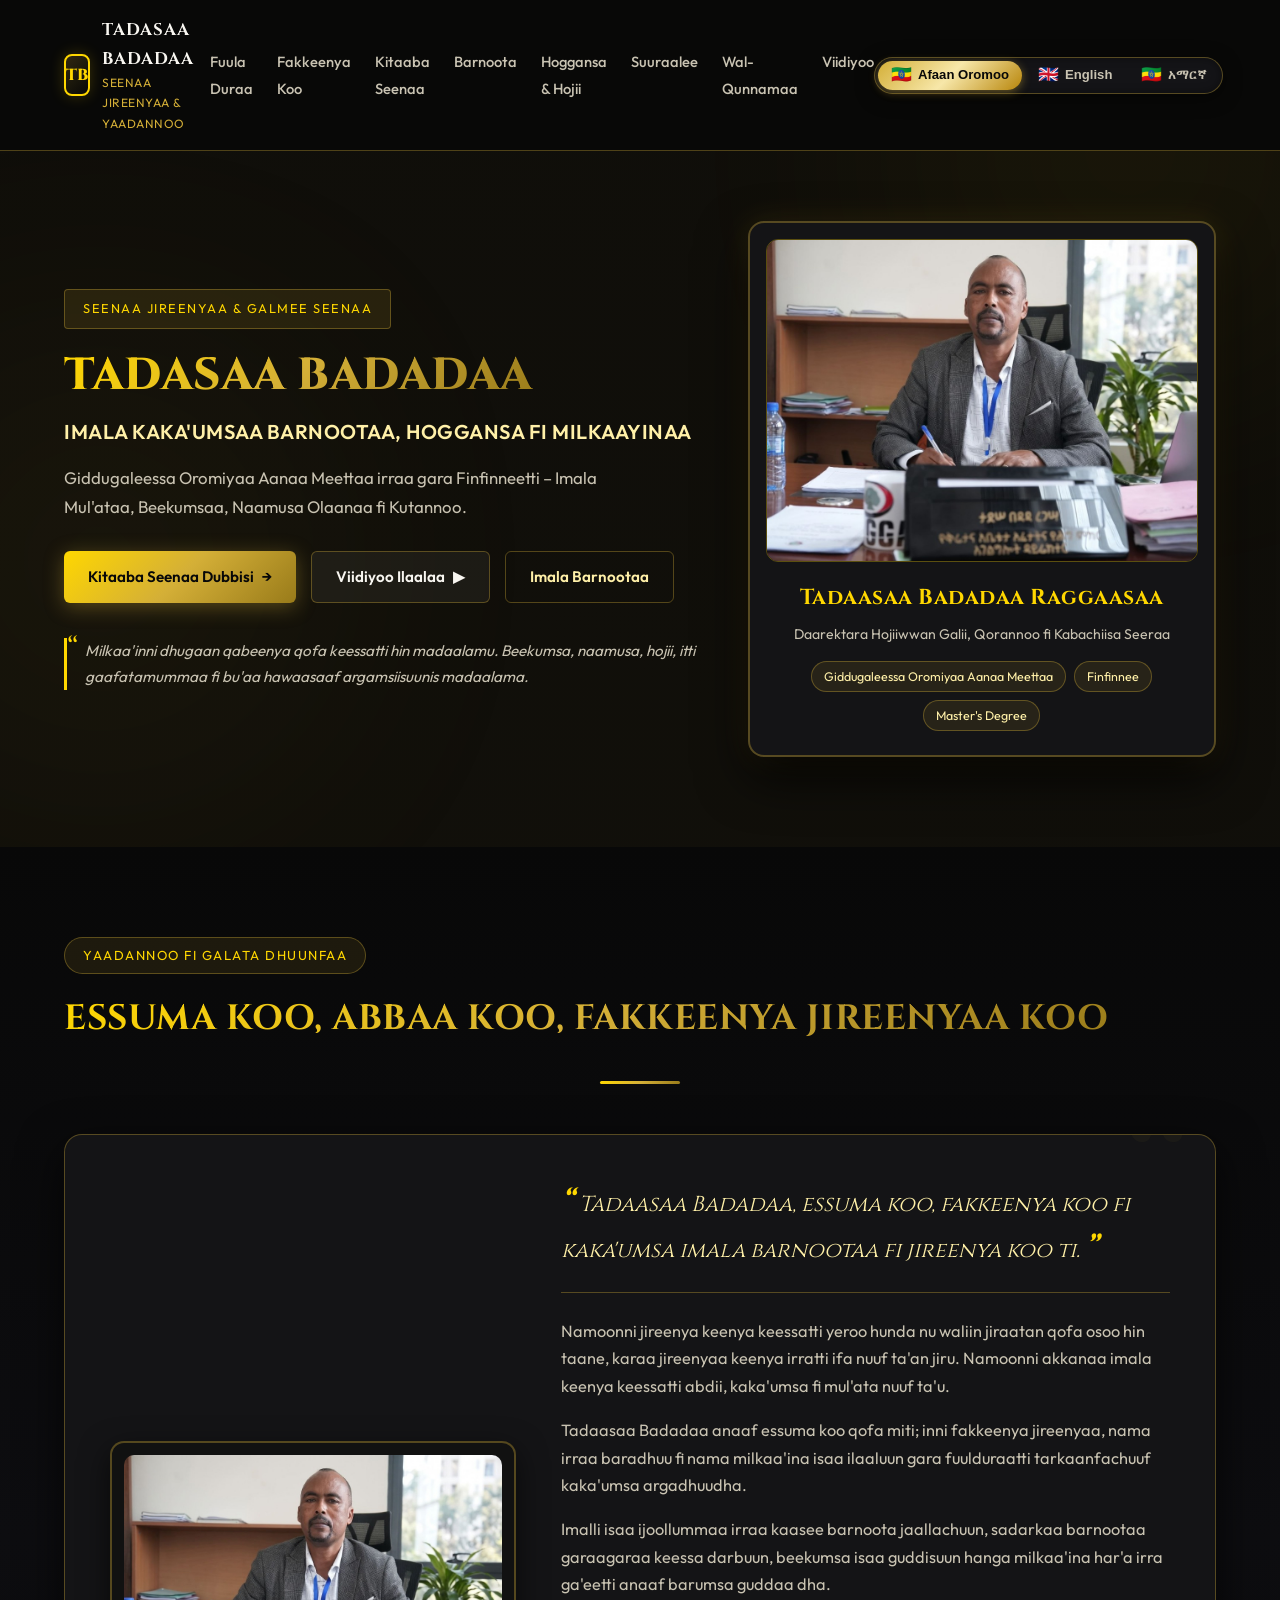
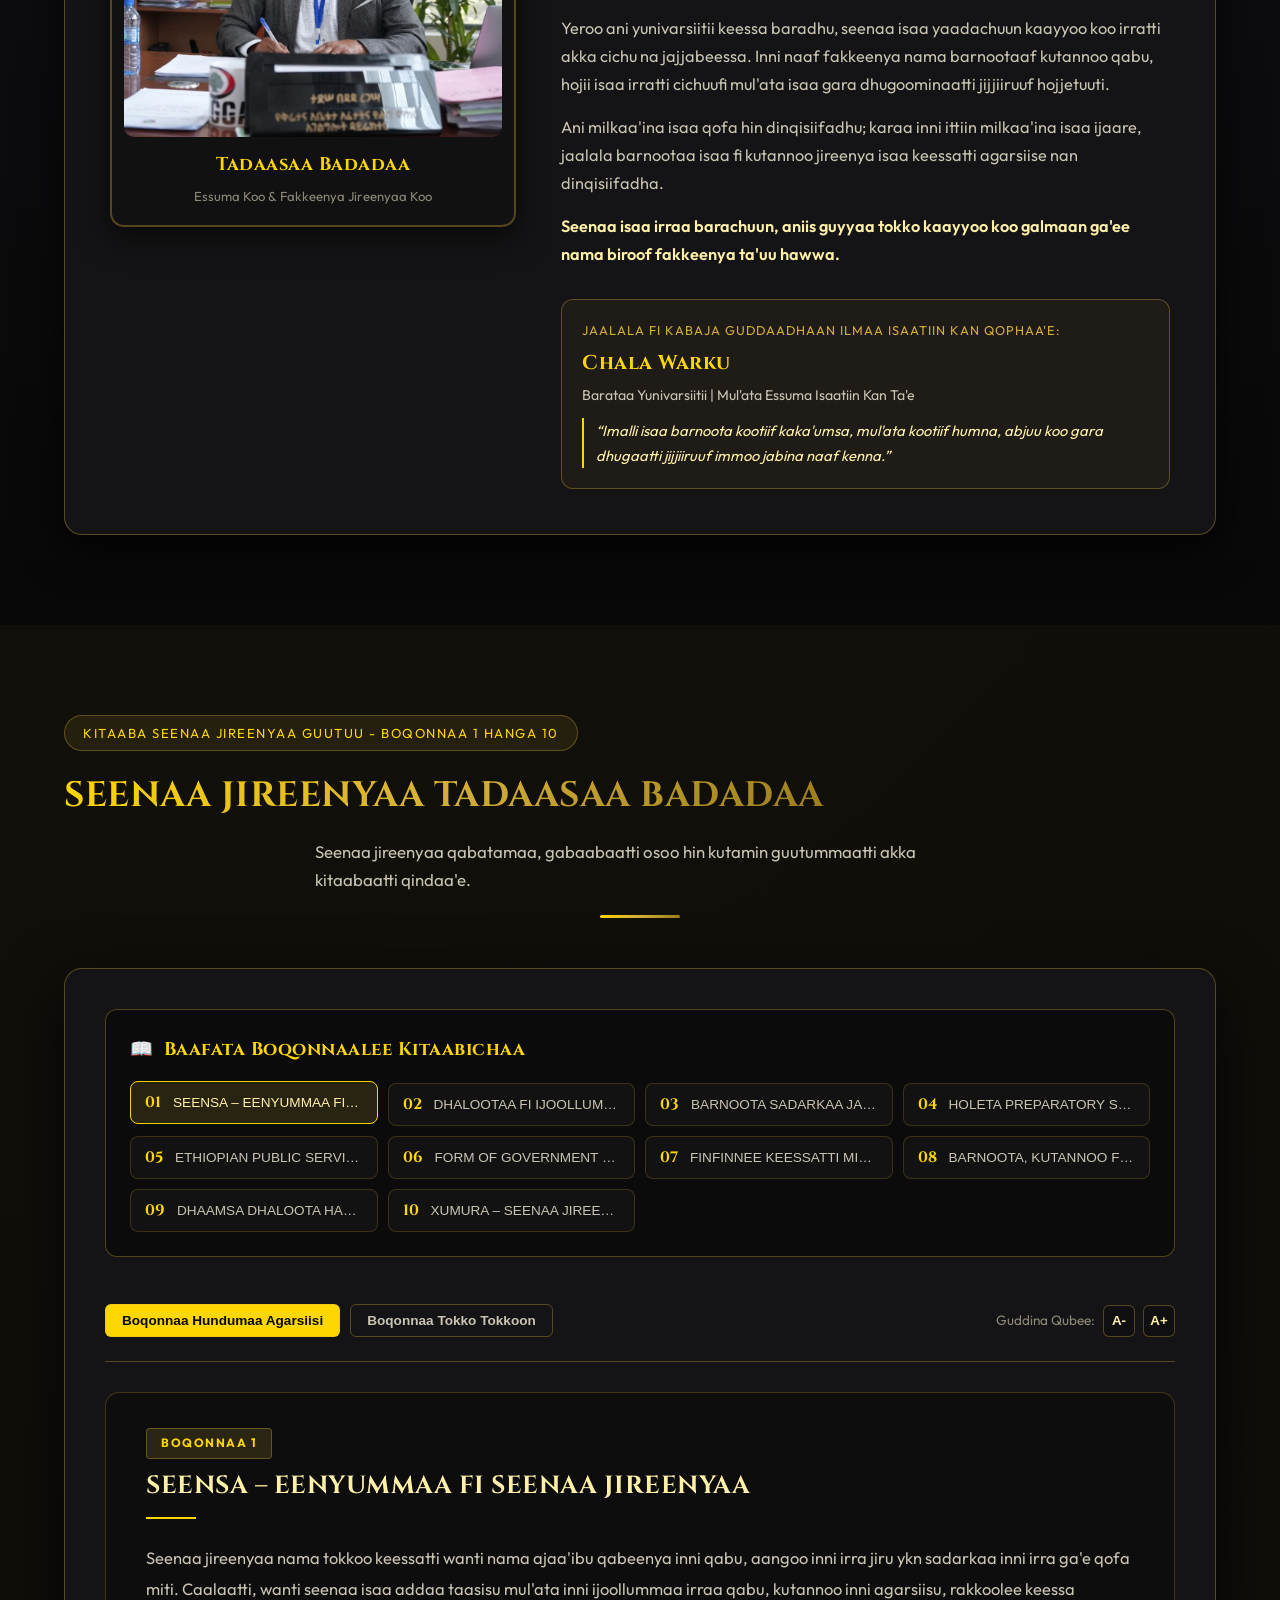
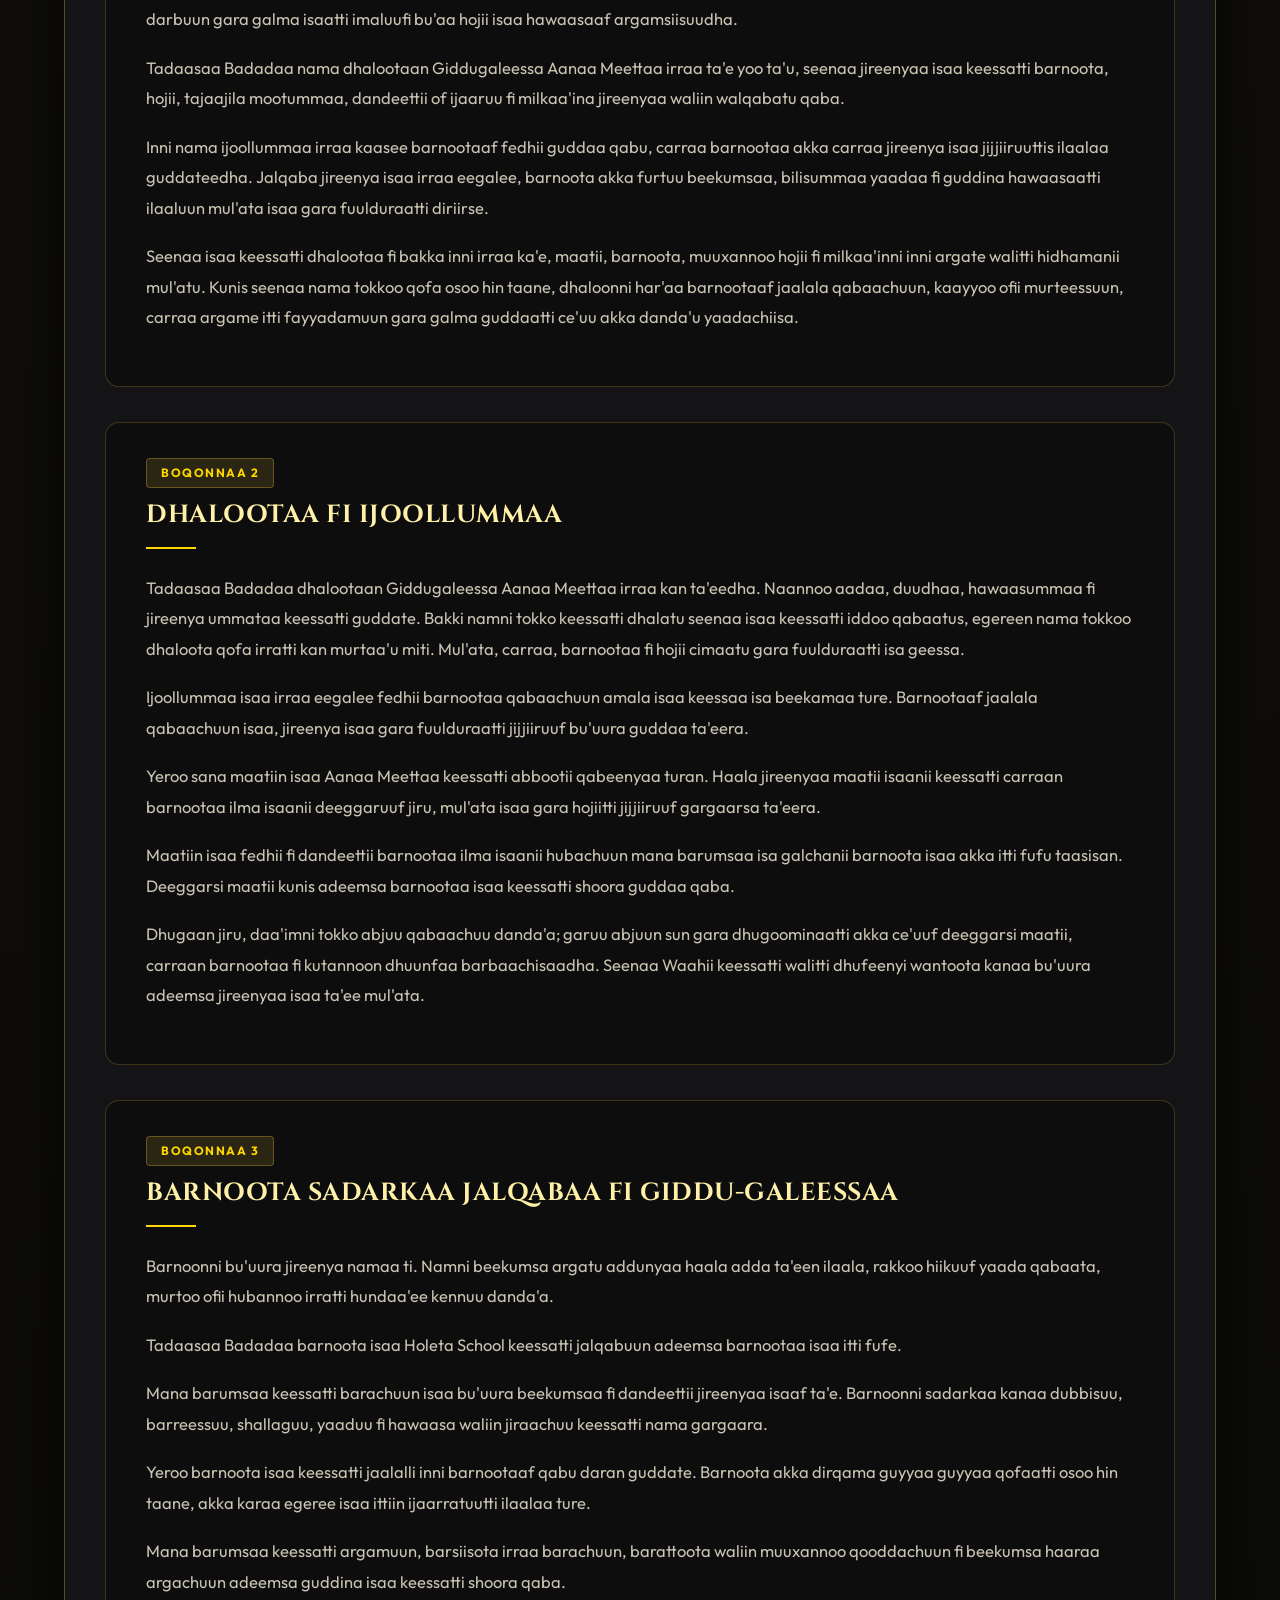
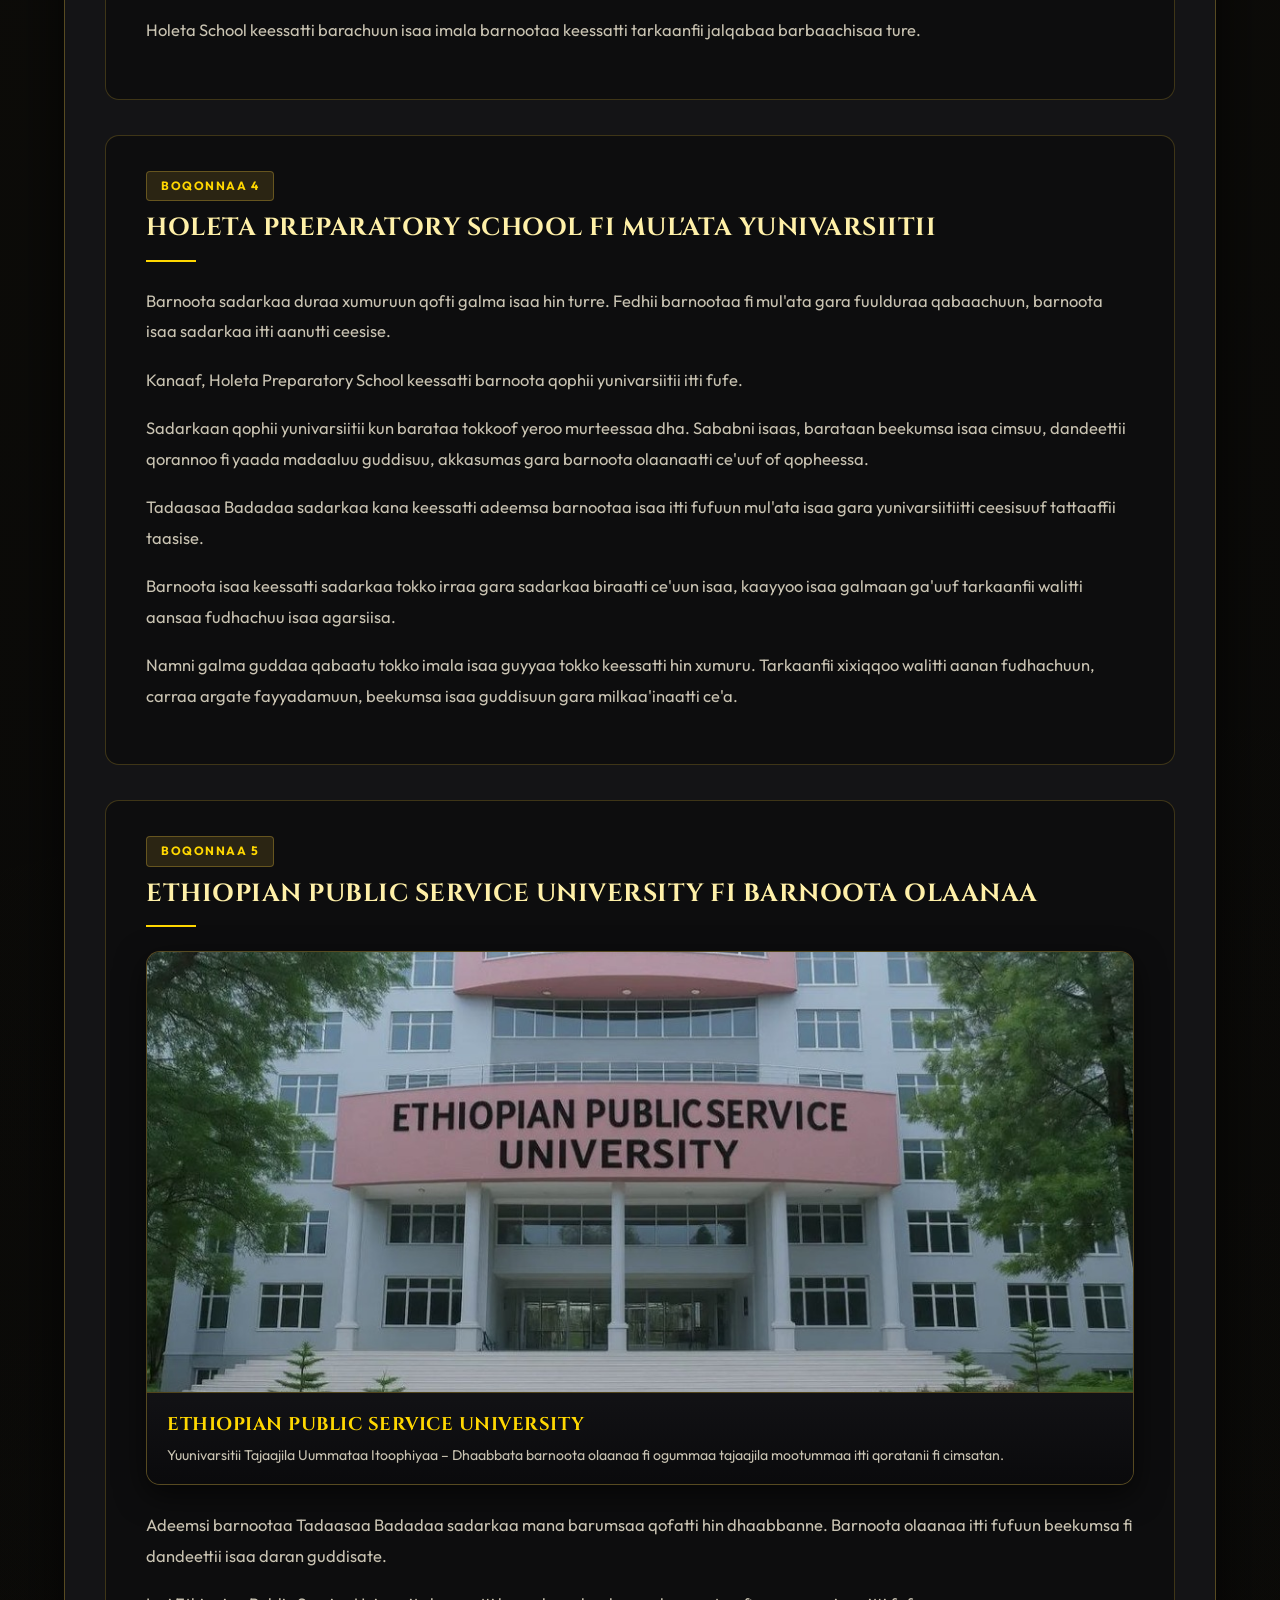
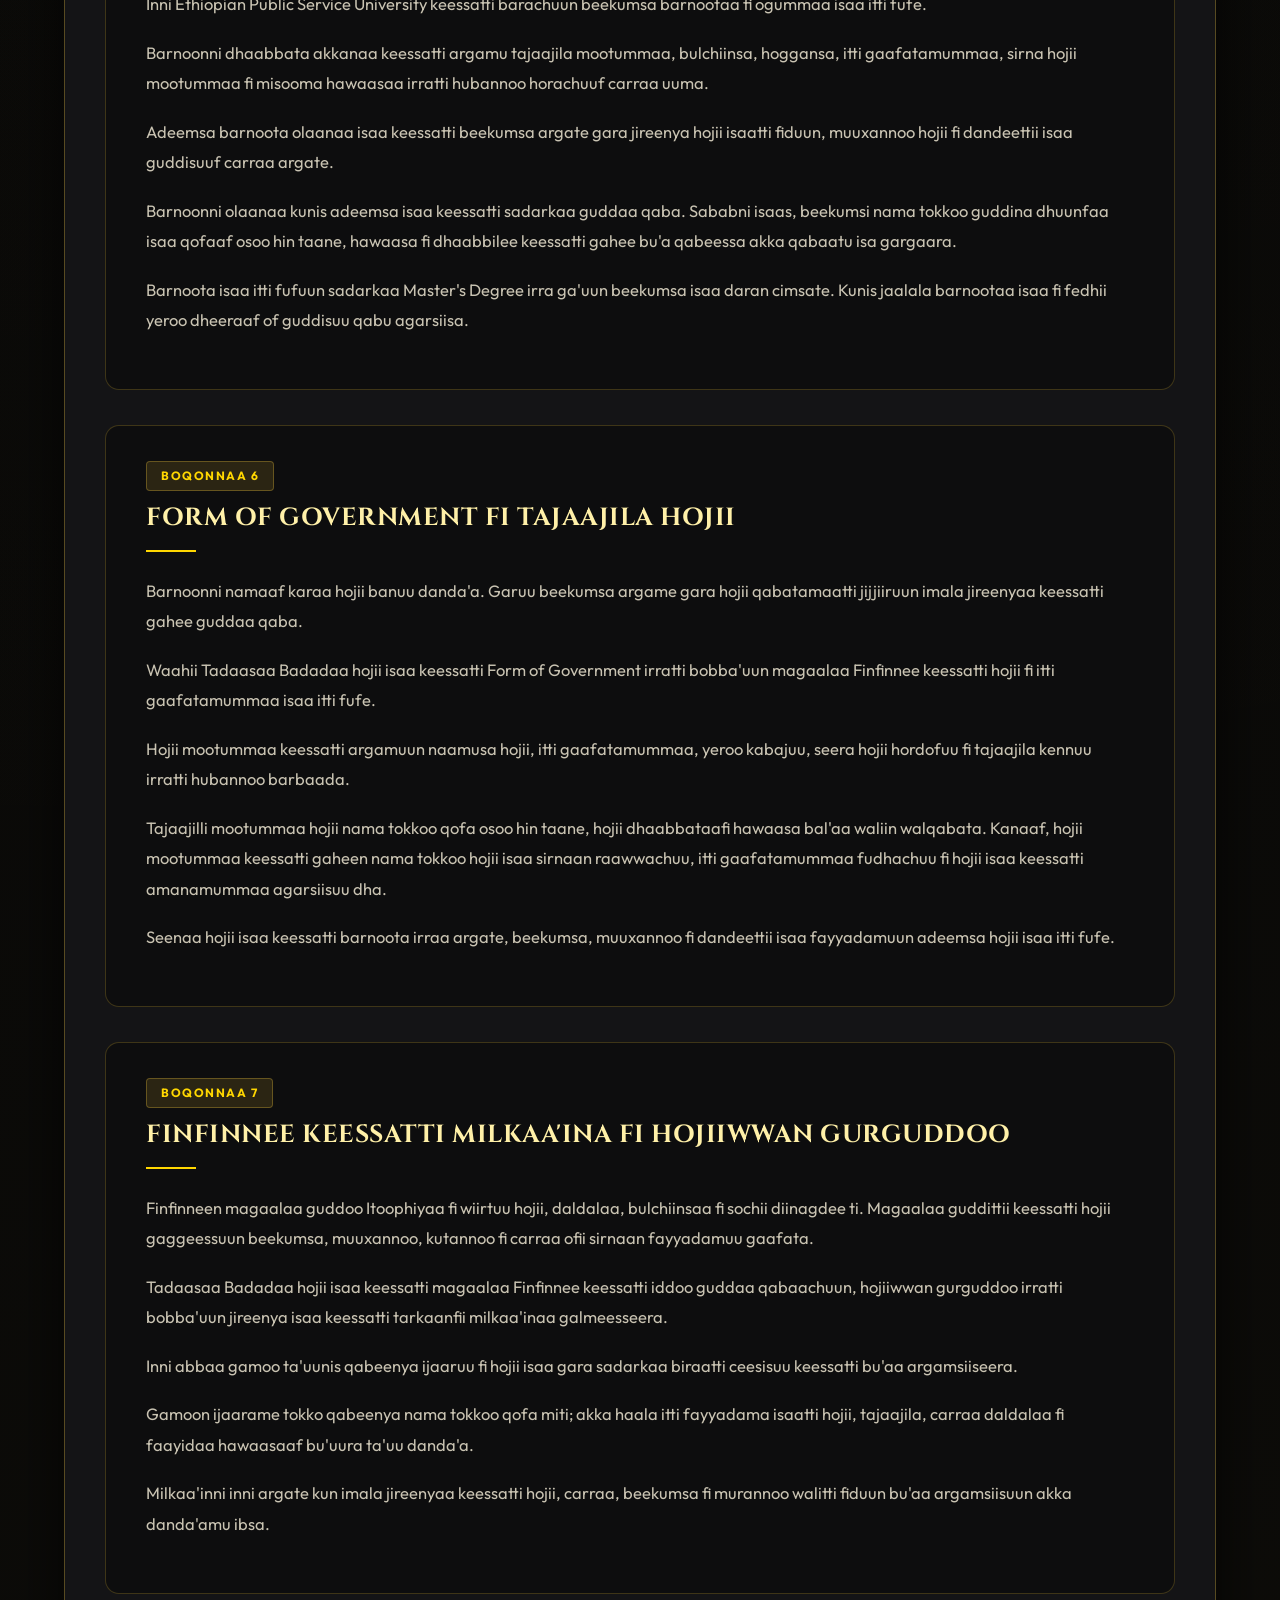
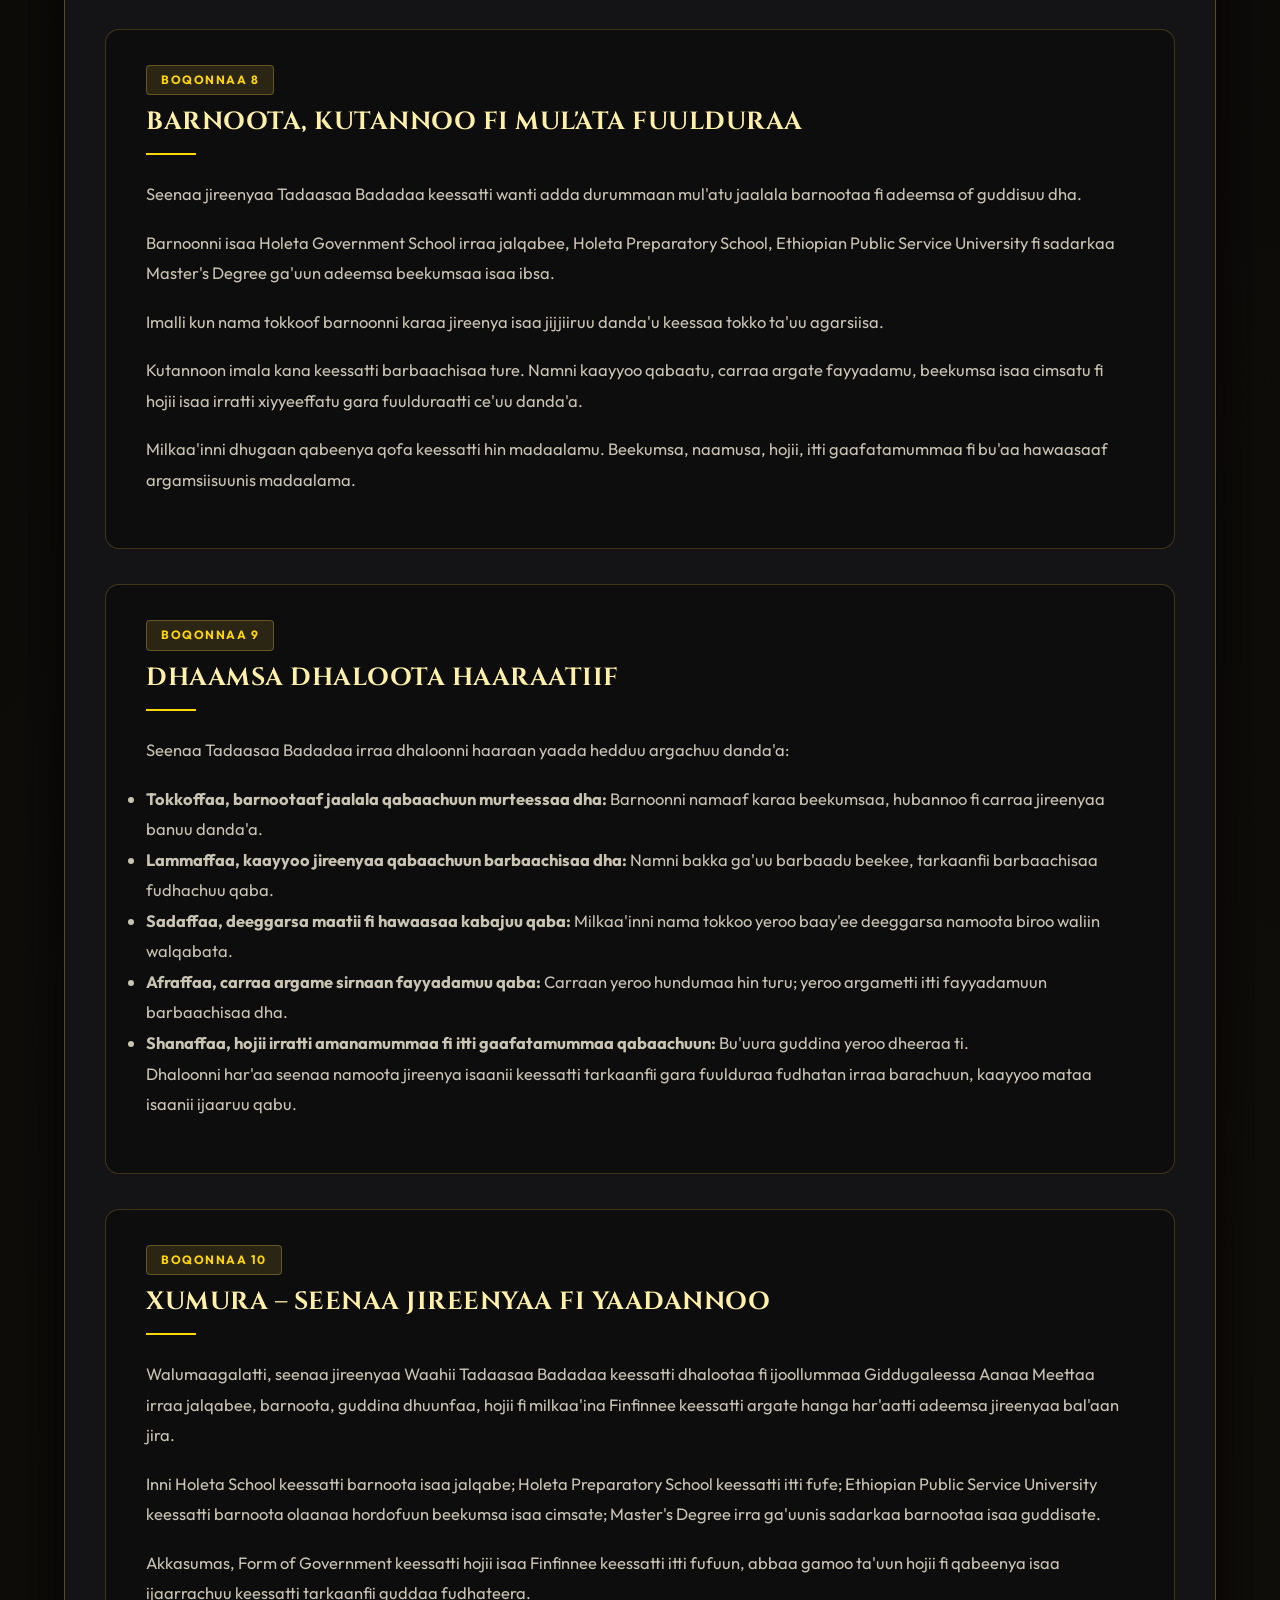
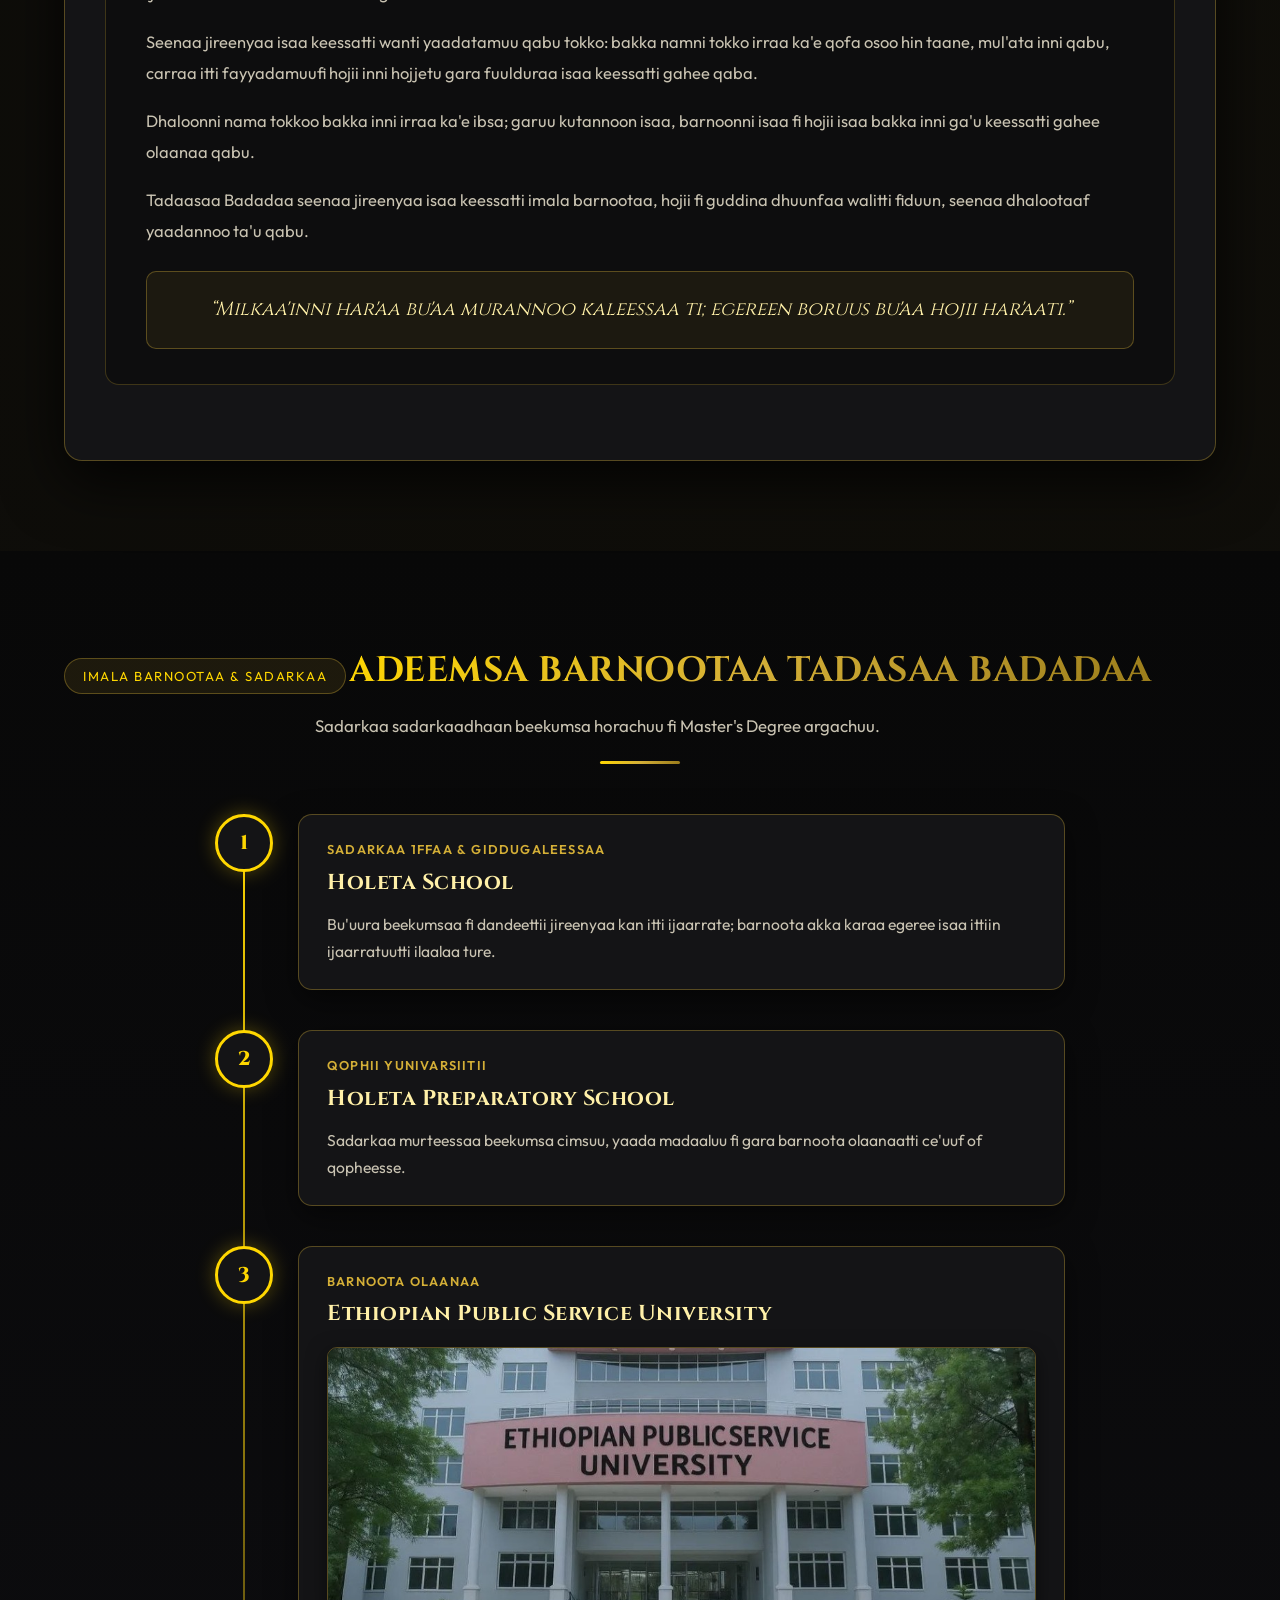
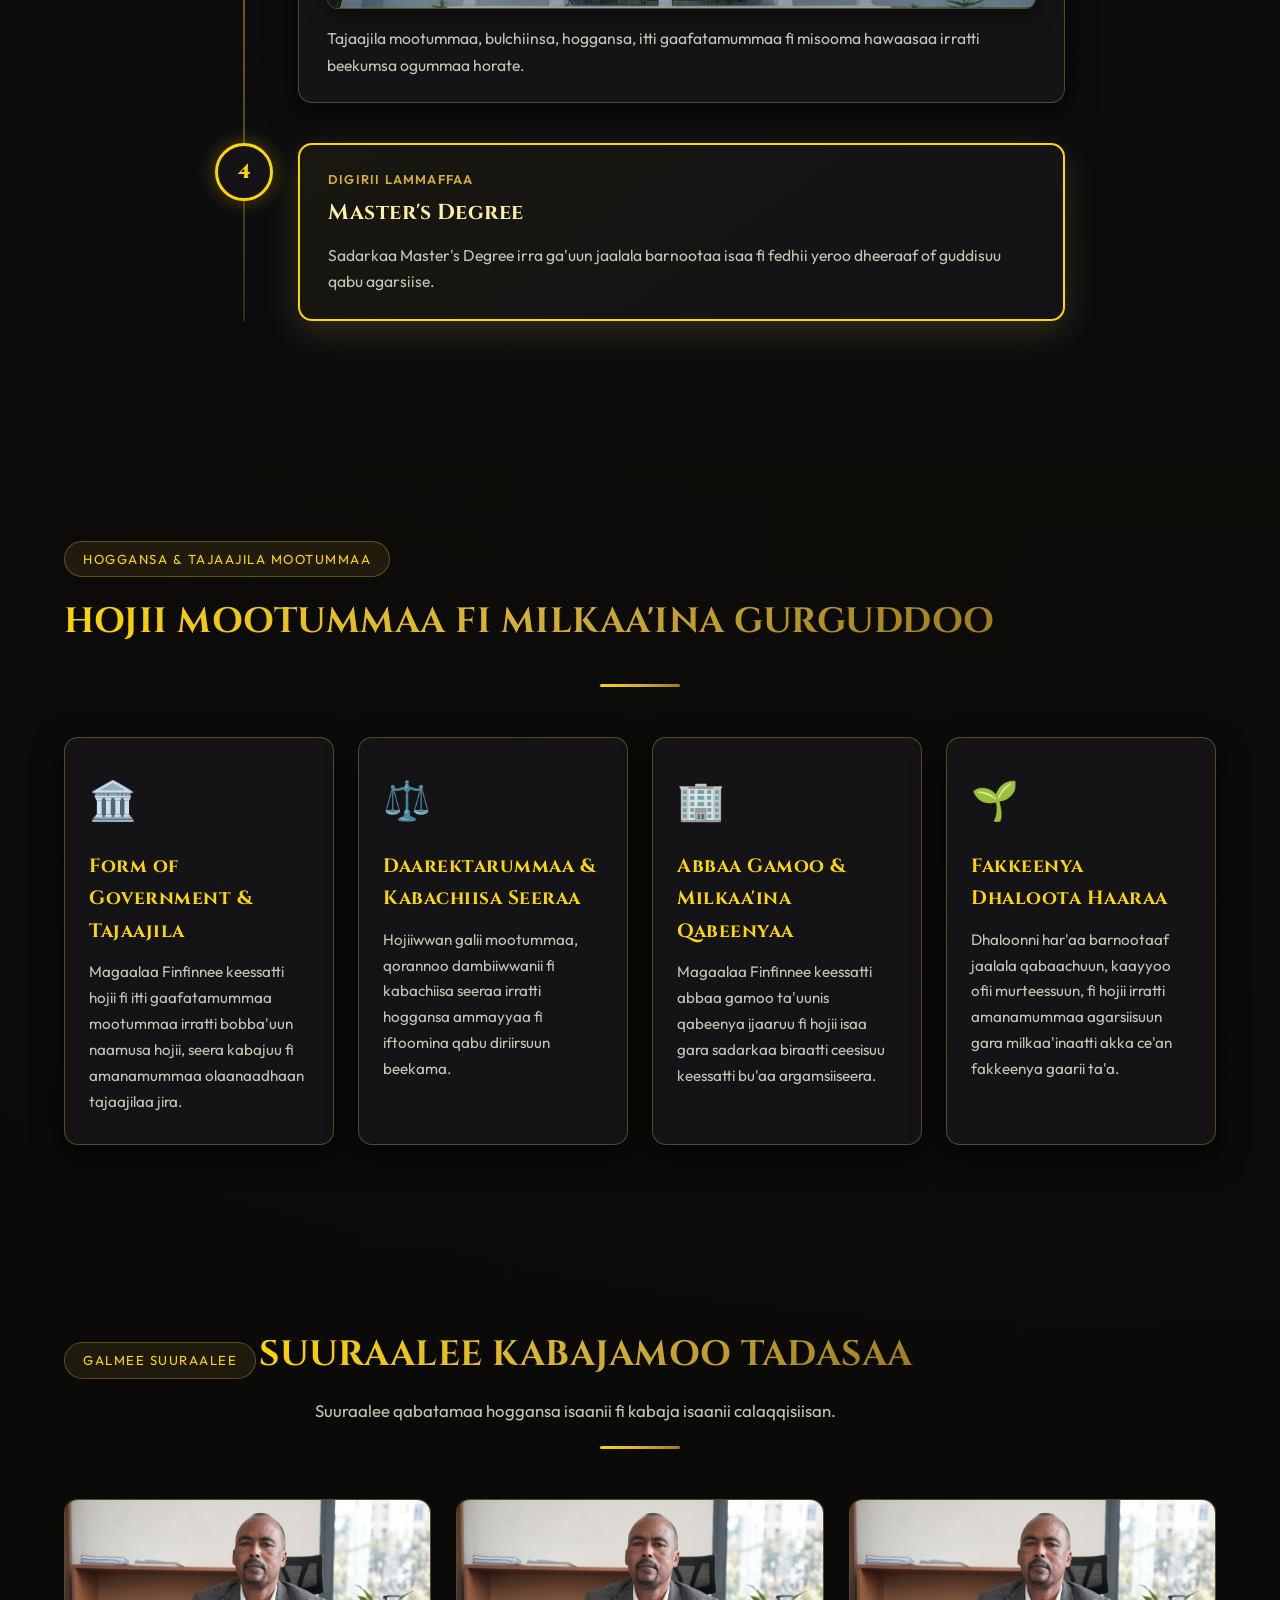
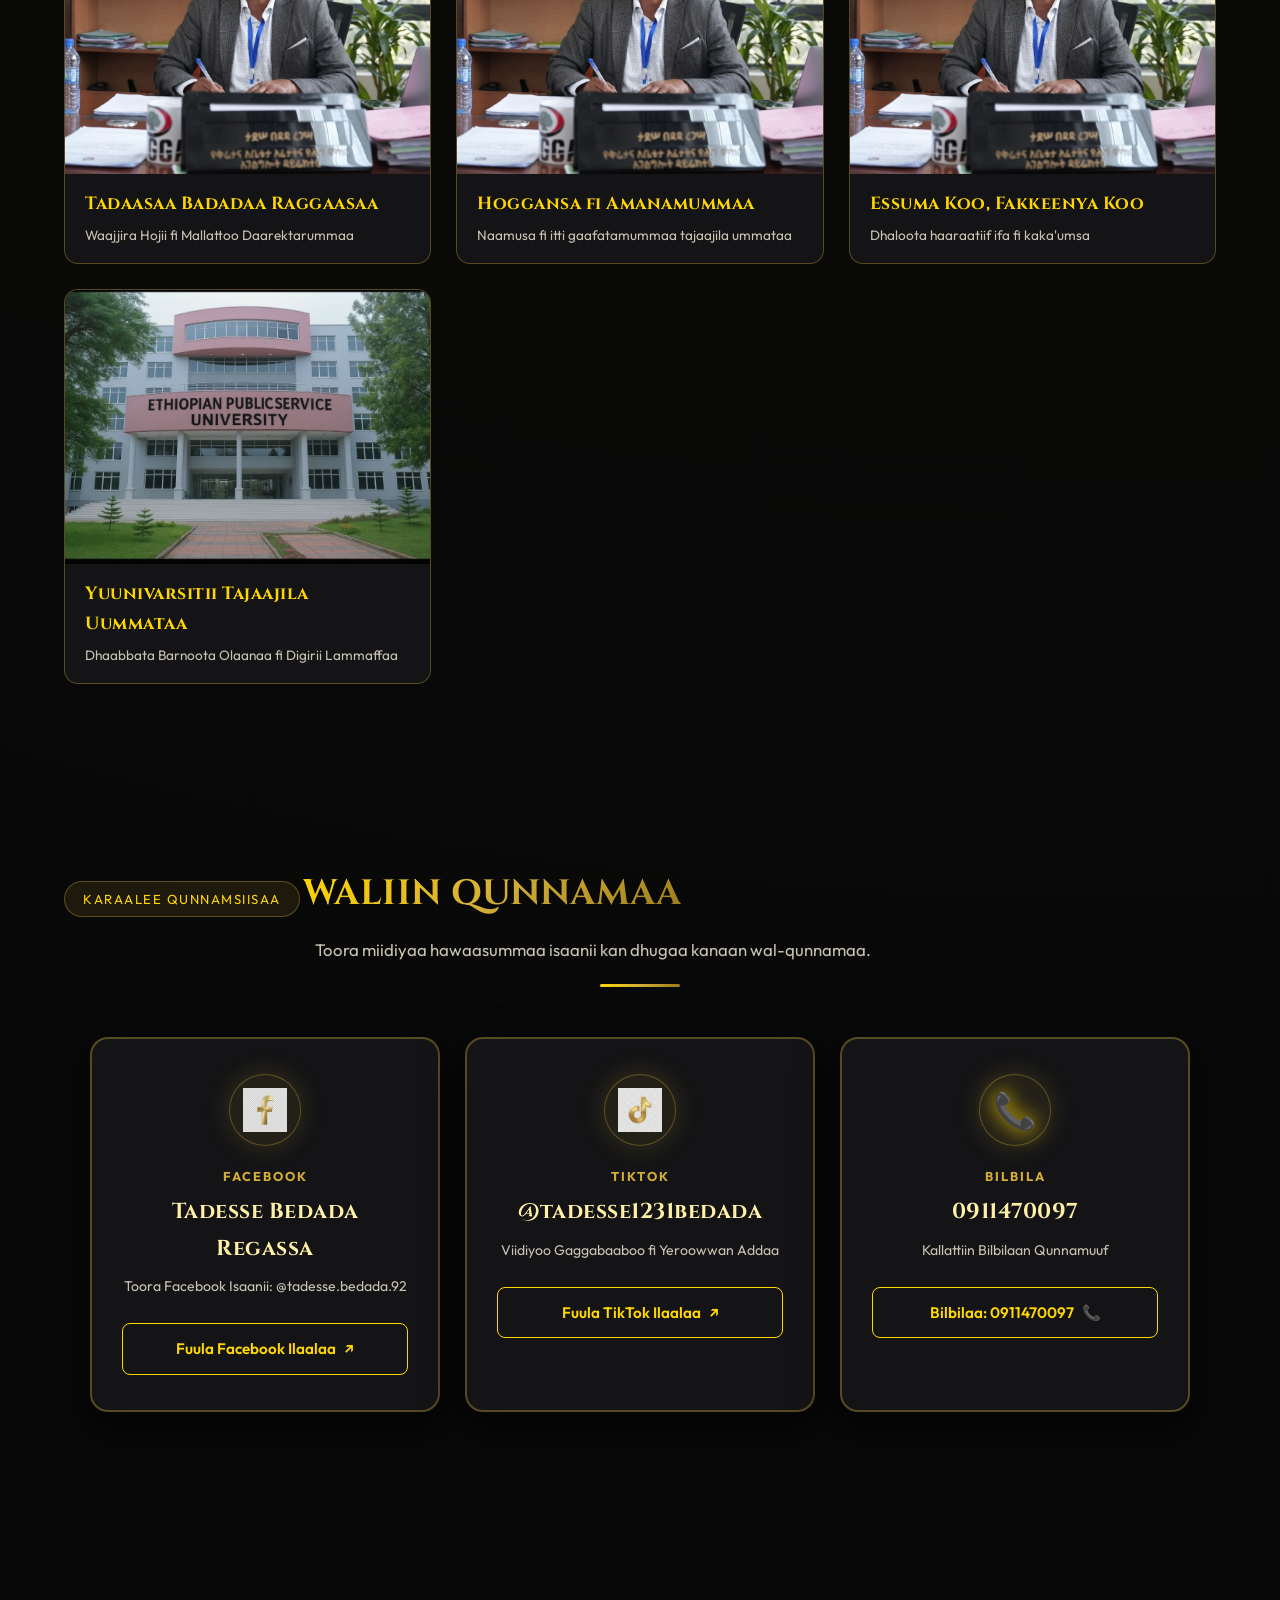
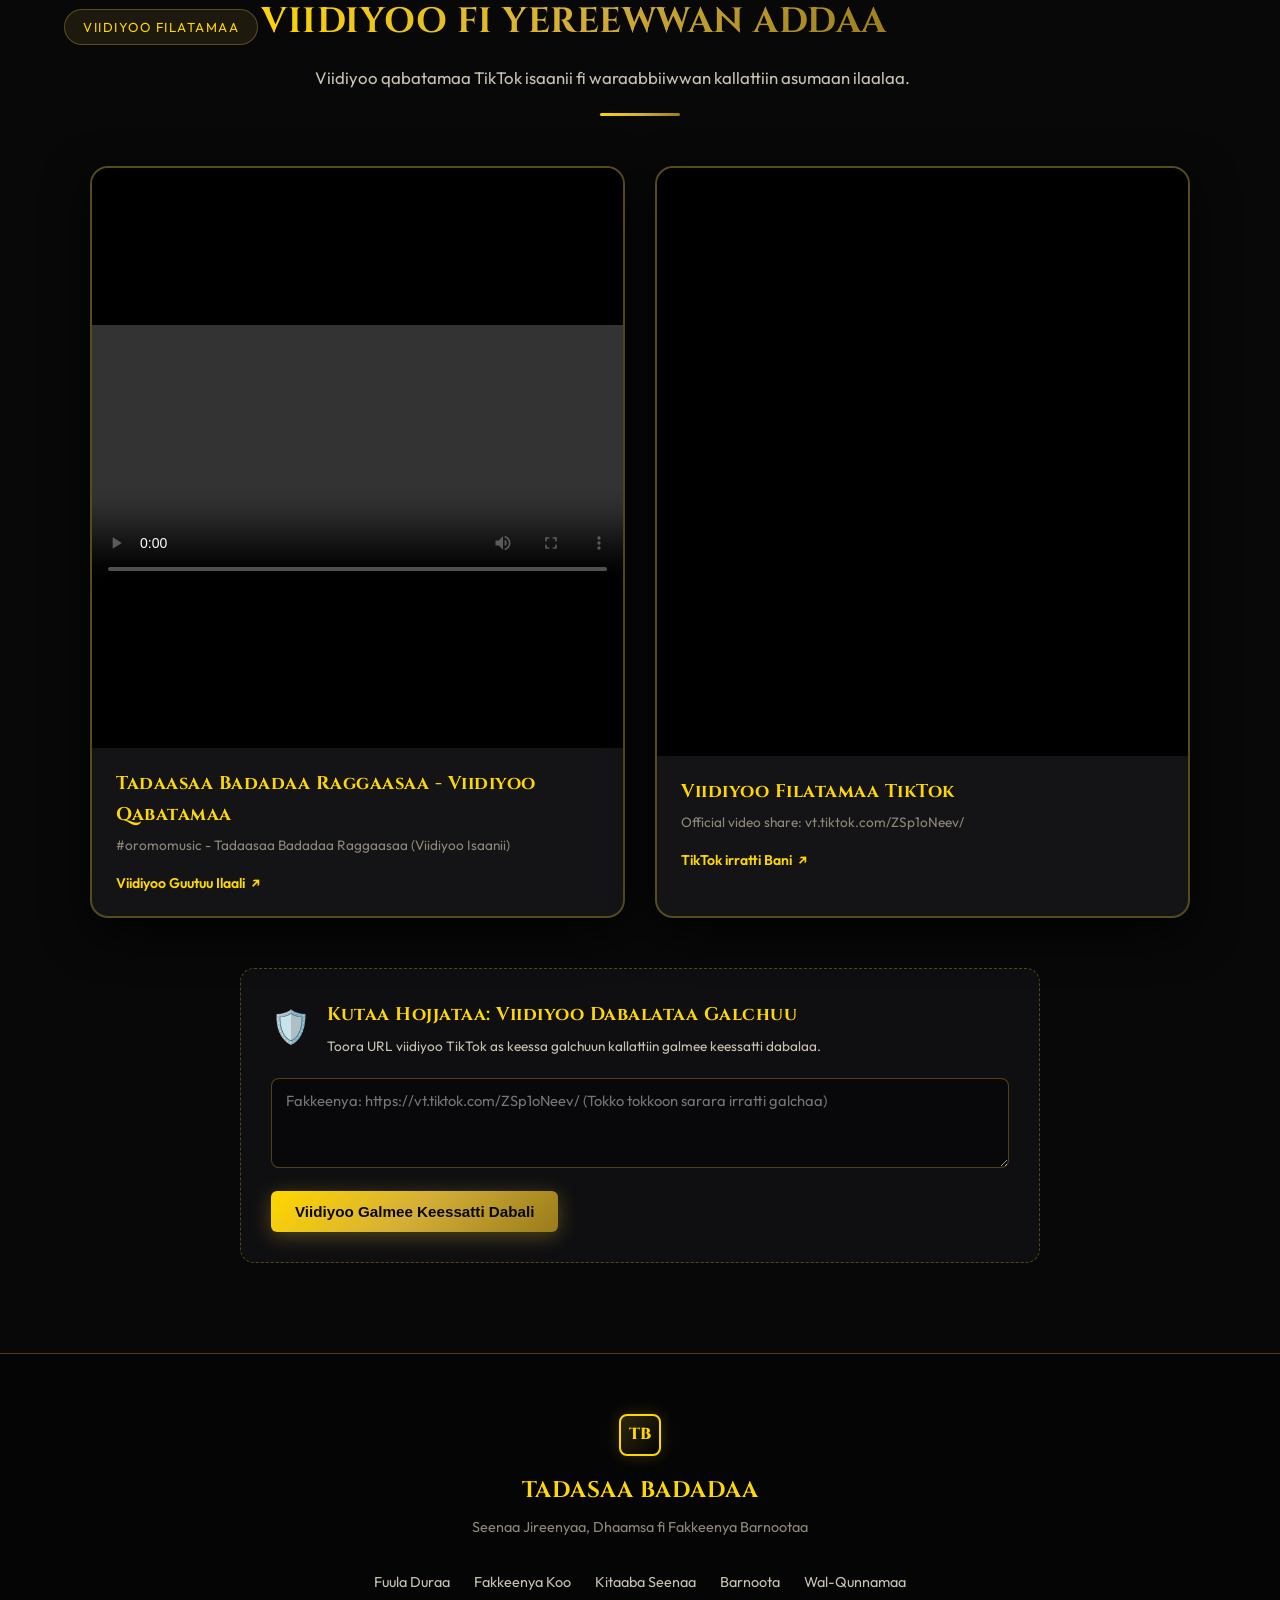
==== index.html @ 70c2cf90 "Add full three-language biography website and media assets" ====
<!DOCTYPE html>
<html lang="om">

<head>
  <meta charset="UTF-8">
  <meta name="viewport" content="width=device-width, initial-scale=1.0">
  <title>Tadaasaa Badadaa | Seenaa Jireenyaa & Biography</title>
  <meta name="description"
    content="Seenaa Jireenyaa Waahii Tadaasaa Badadaa - Imala Kaka'umsaa Barnootaa, Hoggansa fi Milkaa'inaa. From Meettaa to Addis Ababa.">

  <!-- Google Fonts -->
  <link rel="preconnect" href="https://fonts.googleapis.com">
  <link rel="preconnect" href="https://fonts.gstatic.com" crossorigin>
  <link
    href="https://fonts.googleapis.com/css2?family=Noto+Sans+Ethiopic:wght@400;500;600;700;800&family=Cinzel:wght@600;700;800;900&family=Outfit:wght@300;400;500;600;700&family=Playfair+Display:ital,wght@0,600;0,700;1,400;1,600&display=swap"
    rel="stylesheet">

  <link rel="stylesheet" href="style.css">
</head>

<body id="top">

  <!-- Background Glow Accents -->
  <div class="ambient-glow glow-1"></div>
  <div class="ambient-glow glow-2"></div>

  <!-- Navigation Bar -->
  <header class="navbar-wrapper">
    <nav class="navbar container">
      <a href="#top" class="brand-logo">
        <span class="gold-monogram">TB</span>
        <div class="brand-text">
          <span class="brand-name">TADASAA BADADAA</span>
          <span class="brand-tagline" data-en="Biography & Tribute" data-om="Seenaa Jireenyaa & Yaadannoo">Seenaa
            Jireenyaa & Yaadannoo</span>
        </div>
      </a>

      <div class="nav-menu" id="navMenu">
        <ul class="nav-links">
          <li><a href="#home" class="nav-item" data-en="Home" data-om="Fuula Duraa">Fuula Duraa</a></li>
          <li><a href="#tribute" class="nav-item" data-en="Tribute" data-om="Fakkeenya Koo">Fakkeenya Koo</a></li>
          <li><a href="#biography" class="nav-item" data-en="Biography Book" data-om="Kitaaba Seenaa">Kitaaba Seenaa</a>
          </li>
          <li><a href="#timeline" class="nav-item" data-en="Education" data-om="Barnoota">Barnoota</a></li>
          <li><a href="#career" class="nav-item" data-en="Career & Impact" data-om="Hoggansa & Hojii">Hoggansa &
              Hojii</a></li>
          <li><a href="#gallery" class="nav-item" data-en="Gallery" data-om="Suuraalee">Suuraalee</a></li>
          <li><a href="#connect" class="nav-item" data-en="Connect" data-om="Wal-Qunnamaa">Wal-Qunnamaa</a></li>
          <li><a href="#videos" class="nav-item" data-en="Videos" data-om="Viidiyoo">Viidiyoo</a></li>
        </ul>
      </div>

      <div class="nav-actions">
        <!-- Language Switcher -->
        <div class="lang-switch-box" role="group" aria-label="Language Selector">
          <button id="langBtnOm" class="lang-btn active" onclick="setLanguage('om')" title="Afaan Oromoo">
            <span class="flag-icon">🇪🇹</span>
            <span class="lang-name">Afaan Oromoo</span>
          </button>
          <button id="langBtnEn" class="lang-btn" onclick="setLanguage('en')" title="English">
            <span class="flag-icon">🇬🇧</span>
            <span class="lang-name">English</span>
          </button>
          <button id="langBtnAm" class="lang-btn" onclick="setLanguage('am')" title="አማርኛ">
            <span class="flag-icon">🇪🇹</span>
            <span class="lang-name">አማርኛ</span>
          </button>
        </div>
        <!-- Mobile Menu Toggle -->
        <button class="mobile-toggle" id="mobileToggle" aria-label="Toggle Navigation">
          <span></span><span></span><span></span>
        </button>
      </div>
    </nav>
  </header>

  <main>
    <!-- HERO SECTION -->
    <section id="home" class="hero-section">
      <div class="container hero-container">
        <div class="hero-content">
          <div class="gold-badge" data-en="Official Biography & Digital Archive"
            data-om="Seenaa Jireenyaa & Galmee Seenaa">
            Seenaa Jireenyaa & Galmee Seenaa
          </div>
          <h1 class="hero-title">
            <span class="gold-gradient-text">TADASAA BADADAA</span>
          </h1>
          <h2 class="hero-subtitle" data-en="AN INSPIRING JOURNEY OF EDUCATION, LEADERSHIP AND ACHIEVEMENT"
            data-om="IMALA KAKA'UMSAA BARNOOTAA, HOGGANSA FI MILKAAYINAA">
            IMALA KAKA'UMSAA BARNOOTAA, HOGGANSA FI MILKAAYINAA
          </h2>
          <p class="hero-description"
            data-en="From Meettaa to Addis Ababa – A Journey of Vision, Knowledge and Determination."
            data-om="Giddugaleessa OromiyaaAanaa Meettaa irraa gara Finfinneetti – Imala Mul'ataa, Beekumsaa, Naamusa Olaanaa fi Kutannoo.">
            Giddugaleessa Oromiyaa Aanaa Meettaa irraa gara Finfinneetti – Imala Mul'ataa, Beekumsaa, Naamusa Olaanaa fi
            Kutannoo.
          </p>

          <div class="hero-cta-group">
            <a href="#biography" class="btn btn-gold">
              <span data-en="Explore Biography" data-om="Kitaaba Seenaa Dubbisi">Kitaaba Seenaa Dubbisi</span>
              <span class="btn-arrow">→</span>
            </a>
            <a href="#videos" class="btn btn-glass">
              <span data-en="Watch Featured Video" data-om="Viidiyoo Ilaalaa">Viidiyoo Ilaalaa</span>
              <span class="btn-icon">▶</span>
            </a>
            <a href="#timeline" class="btn btn-border">
              <span data-en="Discover His Journey" data-om="Imala Barnootaa">Imala Barnootaa</span>
            </a>
          </div>

          <div class="hero-quote-snippet">
            <span class="gold-quote">“</span>
            <p data-en="Real success is not measured only by material wealth. It is measured by wisdom, discipline, leadership, and positive impact on the community."
              data-om="Milkaa'inni dhugaan qabeenya qofa keessatti hin madaalamu. Beekumsa, naamusa, hojii, itti gaafatamummaa fi bu'aa hawaasaaf argamsiisuunis madaalama.">
              Milkaa'inni dhugaan qabeenya qofa keessatti hin madaalamu. Beekumsa, naamusa, hojii, itti gaafatamummaa fi
              bu'aa hawaasaaf argamsiisuunis madaalama.
            </p>
          </div>
        </div>

        <div class="hero-visual">
          <div class="portrait-card">
            <div class="gold-frame-glow"></div>
            <div class="portrait-img-box">
              <img src="portrait.jpg" alt="Waahii Tadaasaa Badadaa" class="hero-portrait-img">
            </div>
            <div class="portrait-details">
              <h3 class="portrait-name">Tadaasaa Badadaa Raggaasaa</h3>
              <p class="portrait-title" data-en="Director of Customs, Revenue Operations & Law Enforcement"
                data-om="Daarektara Hojiiwwan Galii, Qorannoo fi Kabachiisa Seeraa">
                Daarektara Hojiiwwan Galii, Qorannoo fi Kabachiisa Seeraa
              </p>
              <div class="portrait-meta-tags">
                <span class="tag">Giddugaleessa Oromiyaa Aanaa Meettaa</span>
                <span class="tag">Finfinnee</span>
                <span class="tag">Master's Degree</span>
              </div>
            </div>
          </div>
        </div>
      </div>
    </section>

    <!-- SECTION: ESSUMA KOO, FAKKEENYA JIREENYAA KOO (SPECIAL TRIBUTE) -->
    <section id="tribute" class="tribute-section section-padding">
      <div class="container">
        <div class="section-header text-center">
          <span class="gold-pill" data-en="Special Personal Tribute" data-om="Yaadannoo fi Galata Dhuunfaa">Yaadannoo fi
            Galata Dhuunfaa</span>
          <h2 class="section-title gold-gradient-text" data-en="ESSUMA KOO, ABBAA KOO, FAKKEENYA JIREENYAA KOO"
            data-om="ESSUMA KOO, ABBAA KOO, FAKKEENYA JIREENYAA KOO">
            ESSUMA KOO, ABBAA KOO, FAKKEENYA JIREENYAA KOO
          </h2>
          <div class="gold-divider"></div>
        </div>

        <div class="tribute-showcase-card">
          <div class="tribute-watermark">“</div>
          <div class="tribute-grid">
            <div class="tribute-image-column">
              <div class="tribute-frame">
                <img src="portrait.jpg" alt="Tadaasaa Badadaa - Essuma Koo" class="tribute-img">
                <div class="tribute-caption">
                  <h4>Tadaasaa Badadaa</h4>
                  <span data-en="My Uncle & Lifelong Inspiration" data-om="Essuma Koo & Fakkeenya Jireenyaa Koo">Essuma
                    Koo & Fakkeenya Jireenyaa Koo</span>
                </div>
              </div>
            </div>

            <div class="tribute-text-column">
              <blockquote class="tribute-highlight">
                <span class="quote-mark">“</span>
                <span
                  data-en="Tadaasaa Badadaa, essuma koo, fakkeenya koo fi kaka'umsa imala barnootaa fi jireenya koo ti."
                  data-om="Waahii Tadaasaa Badadaa, essuma koo, fakkeenya koo fi kaka'umsa imala barnootaa fi jireenya koo ti.">
                  Tadaasaa Badadaa, essuma koo, fakkeenya koo fi kaka'umsa imala barnootaa fi jireenya koo ti.
                </span>
                <span class="quote-mark">”</span>
              </blockquote>

              <div class="tribute-paragraphs">
                <p>
                  Namoonni jireenya keenya keessatti yeroo hunda nu waliin jiraatan qofa osoo hin taane, karaa jireenyaa
                  keenya irratti ifa nuuf ta'an jiru. Namoonni akkanaa imala keenya keessatti abdii, kaka'umsa fi
                  mul'ata nuuf ta'u.
                </p>
                <p>
                  Tadaasaa Badadaa anaaf essuma koo qofa miti; inni fakkeenya jireenyaa, nama irraa baradhuu fi nama
                  milkaa'ina isaa ilaaluun gara fuulduraatti tarkaanfachuuf kaka'umsa argadhuudha.
                </p>
                <p>
                  Imalli isaa ijoollummaa irraa kaasee barnoota jaallachuun, sadarkaa barnootaa garaagaraa keessa
                  darbuun, beekumsa isaa guddisuun hanga milkaa'ina har'a irra ga'eetti anaaf barumsa guddaa dha.
                </p>
                <p>
                  Yeroo ani yunivarsiitii keessa baradhu, seenaa isaa yaadachuun kaayyoo koo irratti akka cichu na
                  jajjabeessa. Inni naaf fakkeenya nama barnootaaf kutannoo qabu, hojii isaa irratti cichuufi mul'ata
                  isaa gara dhugoominaatti jijjiiruuf hojjetuuti.
                </p>
                <p>
                  Ani milkaa'ina isaa qofa hin dinqisiifadhu; karaa inni ittiin milkaa'ina isaa ijaare, jaalala
                  barnootaa isaa fi kutannoo jireenya isaa keessatti agarsiise nan dinqisiifadha.
                </p>
                <p class="tribute-closing">
                  Seenaa isaa irraa barachuun, aniis guyyaa tokko kaayyoo koo galmaan ga'ee nama biroof fakkeenya ta'uu
                  hawwa.
                </p>
              </div>

              <!-- Nephew Dedication Signature Card -->
              <div class="dedication-signature-card">
                <div class="signature-details">
                  <span class="dedication-role" data-en="Created with love & reverence by his nephew:"
                    data-om="Jaalala fi kabaja guddaadhaan isaatiin kan qophaa'e:">
                    Jaalala fi kabaja guddaadhaan ilmaa isaatiin kan qophaa'e:
                  </span>
                  <h4 class="nephew-name">Chala Warku</h4>
                  <p class="nephew-status" data-en="University Student | Inspired by his uncle's path"
                    data-om="Barataa Yunivarsiitii | Mul'ata Essuma Isaatiin Kan Ta'e">
                    Barataa Yunivarsiitii | Mul'ata Essuma Isaatiin Kan Ta'e
                  </p>
                  <p class="nephew-motto"
                    data-en="“His journey inspires my education, strengthens my vision and motivates me to work toward my dreams.”"
                    data-om="“Imalli isaa barnoota kootiif kaka'umsa, mul'ata kootiif humna, abjuu koo gara dhugaatti jijjiiruuf immoo jabina naaf kenna.”">
                    “His journey inspires my education, strengthens my vision and motivates me to work toward my
                    dreams.”
                  </p>
                </div>
              </div>

            </div>
          </div>
        </div>
      </div>
    </section>

    <!-- SECTION: THE LIFE STORY OF WAAHII TADASAA BADADAA (COMPLETE DIGITAL BOOK) -->
    <section id="biography" class="biography-section section-padding">
      <div class="container">

        <div class="section-header text-center">
          <span class="gold-pill" data-en="Complete 10-Chapter Biography Book"
            data-om="Kitaaba Seenaa Jireenyaa Guutuu - Boqonnaa 1 hanga 10">Kitaaba Seenaa Jireenyaa Guutuu - Boqonnaa 1
            hanga 10</span>
          <h2 class="section-title gold-gradient-text" data-en="THE LIFE STORY OF WAAHII TADASAA BADADAA"
            data-om="SEENAA JIREENYAA WAAHII TADAASAA BADADAA">
            SEENAA JIREENYAA TADAASAA BADADAA
          </h2>
          <p class="section-subtitle"
            data-en="Read the complete, unabridged life story preserved in its original Afaan Oromoo narrative."
            data-om="Seenaa jireenyaa qabatamaa, gabaabaatti osoo hin kutamin guutummaatti akka kitaabaatti qindaa'e.">
            Seenaa jireenyaa qabatamaa, gabaabaatti osoo hin kutamin guutummaatti akka kitaabaatti qindaa'e.
          </p>
          <div class="gold-divider"></div>
        </div>

        <!-- Book Reader Shell -->
        <div class="book-container">

          <!-- Table of Contents Quick Navigation -->
          <div class="toc-wrapper">
            <h3 class="toc-title">
              <span class="toc-icon">📖</span>
              <span data-en="Table of Contents (Baafata Boqonnaalee)" data-om="Baafata Boqonnaalee Kitaabichaa">Baafata
                Boqonnaalee Kitaabichaa</span>
            </h3>
            <div class="toc-grid" id="tocList">
              <button class="toc-item active" onclick="jumpToChapter(1)">
                <span class="toc-num">01</span>
                <span class="toc-name">Seensa – Eenyummaa fi Seenaa</span>
              </button>
              <button class="toc-item" onclick="jumpToChapter(2)">
                <span class="toc-num">02</span>
                <span class="toc-name">Dhalootaa fi Ijoollummaa</span>
              </button>
              <button class="toc-item" onclick="jumpToChapter(3)">
                <span class="toc-num">03</span>
                <span class="toc-name">Barnoota Sadarkaa Jalqabaa</span>
              </button>
              <button class="toc-item" onclick="jumpToChapter(4)">
                <span class="toc-num">04</span>
                <span class="toc-name">Holeta Preparatory & Mul'ata</span>
              </button>
              <button class="toc-item" onclick="jumpToChapter(5)">
                <span class="toc-num">05</span>
                <span class="toc-name">Public Service University & Master's</span>
              </button>
              <button class="toc-item" onclick="jumpToChapter(6)">
                <span class="toc-num">06</span>
                <span class="toc-name">Form of Government & Tajaajila</span>
              </button>
              <button class="toc-item" onclick="jumpToChapter(7)">
                <span class="toc-num">07</span>
                <span class="toc-name">Finfinnee & Hojiiwwan Gurguddoo</span>
              </button>
              <button class="toc-item" onclick="jumpToChapter(8)">
                <span class="toc-num">08</span>
                <span class="toc-name">Barnoota, Kutannoo & Mul'ata</span>
              </button>
              <button class="toc-item" onclick="jumpToChapter(9)">
                <span class="toc-num">09</span>
                <span class="toc-name">Dhaamsa Dhaloota Haaraatiif</span>
              </button>
              <button class="toc-item" onclick="jumpToChapter(10)">
                <span class="toc-num">10</span>
                <span class="toc-name">Xumura – Yaadannoo fi Goolaba</span>
              </button>
            </div>
          </div>

          <!-- Reader Controls -->
          <div class="reader-toolbar">
            <div class="reader-mode-switch">
              <button id="viewAllBtn" class="mode-btn active" onclick="switchReaderMode('all')"
                data-en="View All Chapters" data-om="Boqonnaa Hundumaa Agarsiisi">Boqonnaa Hundumaa Agarsiisi</button>
              <button id="viewPagedBtn" class="mode-btn" onclick="switchReaderMode('paged')"
                data-en="Chapter By Chapter Mode" data-om="Boqonnaa Tokko Tokkoon">Boqonnaa Tokko Tokkoon</button>
            </div>
            <div class="font-size-controls">
              <span data-en="Text Size:" data-om="Guddina Qubee:">Guddina Qubee:</span>
              <button onclick="changeFontSize(-1)" title="Decrease text size">A-</button>
              <button onclick="changeFontSize(1)" title="Increase text size">A+</button>
            </div>
          </div>

          <!-- The Complete 10 Chapters Stream -->
          <div class="chapters-display" id="chaptersDisplay">

            <!-- BOQONNAA 1 -->
            <article class="chapter-card" id="chap-1" data-chapter="1">
              <div class="chapter-header">
                <span class="chapter-badge">BOQONNAA 1</span>
                <h3 class="chapter-heading">SEENSA – EENYUMMAA FI SEENAA JIREENYAA</h3>
                <div class="gold-book-sep"></div>
              </div>
              <div class="chapter-body">
                <p>
                  Seenaa jireenyaa nama tokkoo keessatti wanti nama ajaa'ibu qabeenya inni qabu, aangoo inni irra jiru
                  ykn sadarkaa inni irra ga'e qofa miti. Caalaatti, wanti seenaa isaa addaa taasisu mul'ata inni
                  ijoollummaa irraa qabu, kutannoo inni agarsiisu, rakkoolee keessa darbuun gara galma isaatti imaluufi
                  bu'aa hojii isaa hawaasaaf argamsiisuudha.
                </p>
                <p>
                  Tadaasaa Badadaa nama dhalootaan Giddugaleessa Aanaa Meettaa irraa ta'e yoo ta'u, seenaa jireenyaa
                  isaa keessatti barnoota, hojii, tajaajila mootummaa, dandeettii of ijaaruu fi milkaa'ina jireenyaa
                  waliin walqabatu qaba.
                </p>
                <p>
                  Inni nama ijoollummaa irraa kaasee barnootaaf fedhii guddaa qabu, carraa barnootaa akka carraa
                  jireenya isaa jijjiiruuttis ilaalaa guddateedha. Jalqaba jireenya isaa irraa eegalee, barnoota akka
                  furtuu beekumsaa, bilisummaa yaadaa fi guddina hawaasaatti ilaaluun mul'ata isaa gara fuulduraatti
                  diriirse.
                </p>
                <p>
                  Seenaa isaa keessatti dhalootaa fi bakka inni irraa ka'e, maatii, barnoota, muuxannoo hojii fi
                  milkaa'inni inni argate walitti hidhamanii mul'atu. Kunis seenaa nama tokkoo qofa osoo hin taane,
                  dhaloonni har'aa barnootaaf jaalala qabaachuun, kaayyoo ofii murteessuun, carraa argame itti
                  fayyadamuun gara galma guddaatti ce'uu akka danda'u yaadachiisa.
                </p>
              </div>
            </article>

            <!-- BOQONNAA 2 -->
            <article class="chapter-card" id="chap-2" data-chapter="2">
              <div class="chapter-header">
                <span class="chapter-badge">BOQONNAA 2</span>
                <h3 class="chapter-heading">DHALOOTAA FI IJOOLLUMMAA</h3>
                <div class="gold-book-sep"></div>
              </div>
              <div class="chapter-body">
                <p>
                  Tadaasaa Badadaa dhalootaan Giddugaleessa Aanaa Meettaa irraa kan ta'eedha. Naannoo aadaa, duudhaa,
                  hawaasummaa fi jireenya ummataa keessatti guddate. Bakki namni tokko keessatti dhalatu seenaa isaa
                  keessatti iddoo qabaatus, egereen nama tokkoo dhaloota qofa irratti kan murtaa'u miti. Mul'ata,
                  carraa, barnootaa fi hojii cimaatu gara fuulduraatti isa geessa.
                </p>
                <p>
                  Ijoollummaa isaa irraa eegalee fedhii barnootaa qabaachuun amala isaa keessaa isa beekamaa ture.
                  Barnootaaf jaalala qabaachuun isaa, jireenya isaa gara fuulduraatti jijjiiruuf bu'uura guddaa ta'eera.
                </p>
                <p>
                  Yeroo sana maatiin isaa Aanaa Meettaa keessatti abbootii qabeenyaa turan. Haala jireenyaa maatii
                  isaanii keessatti carraan barnootaa ilma isaanii deeggaruuf jiru, mul'ata isaa gara hojiitti
                  jijjiiruuf gargaarsa ta'eera.
                </p>
                <p>
                  Maatiin isaa fedhii fi dandeettii barnootaa ilma isaanii hubachuun mana barumsaa isa galchanii
                  barnoota isaa akka itti fufu taasisan. Deeggarsi maatii kunis adeemsa barnootaa isaa keessatti shoora
                  guddaa qaba.
                </p>
                <p>
                  Dhugaan jiru, daa'imni tokko abjuu qabaachuu danda'a; garuu abjuun sun gara dhugoominaatti akka ce'uuf
                  deeggarsi maatii, carraan barnootaa fi kutannoon dhuunfaa barbaachisaadha. Seenaa Waahii keessatti
                  walitti dhufeenyi wantoota kanaa bu'uura adeemsa jireenyaa isaa ta'ee mul'ata.
                </p>
              </div>
            </article>

            <!-- BOQONNAA 3 -->
            <article class="chapter-card" id="chap-3" data-chapter="3">
              <div class="chapter-header">
                <span class="chapter-badge">BOQONNAA 3</span>
                <h3 class="chapter-heading">BARNOOTA SADARKAA JALQABAA FI GIDDU-GALEESSAA</h3>
                <div class="gold-book-sep"></div>
              </div>
              <div class="chapter-body">
                <p>
                  Barnoonni bu'uura jireenya namaa ti. Namni beekumsa argatu addunyaa haala adda ta'een ilaala, rakkoo
                  hiikuuf yaada qabaata, murtoo ofii hubannoo irratti hundaa'ee kennuu danda'a.
                </p>
                <p>
                  Tadaasaa Badadaa barnoota isaa Holeta Preparatory School keessatti jalqabuun adeemsa barnootaa isaa
                  itti fufe.
                </p>
                <p>
                  Mana barumsaa keessatti barachuun isaa bu'uura beekumsaa fi dandeettii jireenyaa isaaf ta'e. Barnoonni
                  sadarkaa kanaa dubbisuu, barreessuu, shallaguu, yaaduu fi hawaasa waliin jiraachuu keessatti nama
                  gargaara.
                </p>
                <p>
                  Yeroo barnoota isaa keessatti jaalalli inni barnootaaf qabu daran guddate. Barnoota akka dirqama
                  guyyaa guyyaa qofaatti osoo hin taane, akka karaa egeree isaa ittiin ijaarratuutti ilaalaa ture.
                </p>
                <p>
                  Mana barumsaa keessatti argamuun, barsiisota irraa barachuun, barattoota waliin muuxannoo qooddachuun
                  fi beekumsa haaraa argachuun adeemsa guddina isaa keessatti shoora qaba.
                </p>
                <p>
                  Holeta School keessatti barachuun isaa imala barnootaa keessatti tarkaanfii jalqabaa barbaachisaa
                  ture.
                </p>
              </div>
            </article>

            <!-- BOQONNAA 4 -->
            <article class="chapter-card" id="chap-4" data-chapter="4">
              <div class="chapter-header">
                <span class="chapter-badge">BOQONNAA 4</span>
                <h3 class="chapter-heading">HOLETA PREPARATORY SCHOOL FI MUL'ATA YUNIVARSIITII</h3>
                <div class="gold-book-sep"></div>
              </div>
              <div class="chapter-body">
                <p>
                  Barnoota sadarkaa duraa xumuruun qofti galma isaa hin turre. Fedhii barnootaa fi mul'ata gara
                  fuulduraa qabaachuun, barnoota isaa sadarkaa itti aanutti ceesise.
                </p>
                <p>
                  Kanaaf, Holeta Preparatory School keessatti barnoota qophii yunivarsiitii itti fufe.
                </p>
                <p>
                  Sadarkaan qophii yunivarsiitii kun barataa tokkoof yeroo murteessaa dha. Sababni isaas, barataan
                  beekumsa isaa cimsuu, dandeettii qorannoo fi yaada madaaluu guddisuu, akkasumas gara barnoota
                  olaanaatti ce'uuf of qopheessa.
                </p>
                <p>
                  Tadaasaa Badadaa sadarkaa kana keessatti adeemsa barnootaa isaa itti fufuun mul'ata isaa gara
                  yunivarsiitiitti ceesisuuf tattaaffii taasise.
                </p>
                <p>
                  Barnoota isaa keessatti sadarkaa tokko irraa gara sadarkaa biraatti ce'uun isaa, kaayyoo isaa galmaan
                  ga'uuf tarkaanfii walitti aansaa fudhachuu isaa agarsiisa.
                </p>
                <p>
                  Namni galma guddaa qabaatu tokko imala isaa guyyaa tokko keessatti hin xumuru. Tarkaanfii xixiqqoo
                  walitti aanan fudhachuun, carraa argate fayyadamuun, beekumsa isaa guddisuun gara milkaa'inaatti ce'a.
                </p>
              </div>
            </article>

            <!-- BOQONNAA 5 -->
            <article class="chapter-card" id="chap-5" data-chapter="5">
              <div class="chapter-header">
                <span class="chapter-badge">BOQONNAA 5</span>
                <h3 class="chapter-heading">ETHIOPIAN PUBLIC SERVICE UNIVERSITY FI BARNOOTA OLAANAA</h3>
                <div class="gold-book-sep"></div>
              </div>

              <!-- University Photograph Card in Chapter 5 -->
              <div class="chapter-image-container">
                <img src="ethiopian-public-service-university.jpg" alt="Ethiopian Public Service University" class="chapter-feature-img" onclick="openLightbox('ethiopian-public-service-university.jpg', 'Ethiopian Public Service University – Bakka Barnoota Olaanaa Tadaasaa Badadaa')">
                <div class="image-gold-caption">
                  <span class="gold-cap-title">ETHIOPIAN PUBLIC SERVICE UNIVERSITY</span>
                  <span class="gold-cap-sub" data-en="The prestigious institution where Waahii Tadasaa Badadaa pursued higher education in public administration and governance."
                    data-om="Yuunivarsitii Tajaajila Uummataa Itoophiyaa – Dhaabbata barnoota olaanaa fi ogummaa tajaajila mootummaa itti qoratanii fi cimsatan.">
                    Yuunivarsitii Tajaajila Uummataa Itoophiyaa – Dhaabbata barnoota olaanaa fi ogummaa tajaajila mootummaa itti qoratanii fi cimsatan.
                  </span>
                </div>
              </div>

              <div class="chapter-body">
                <p>
                  Adeemsi barnootaa Tadaasaa Badadaa sadarkaa mana barumsaa qofatti hin dhaabbanne. Barnoota olaanaa
                  itti fufuun beekumsa fi dandeettii isaa daran guddisate.
                </p>
                <p>
                  Inni Ethiopian Public Service University keessatti barachuun beekumsa barnootaa fi ogummaa isaa itti
                  fufe.
                </p>
                <p>
                  Barnoonni dhaabbata akkanaa keessatti argamu tajaajila mootummaa, bulchiinsa, hoggansa, itti
                  gaafatamummaa, sirna hojii mootummaa fi misooma hawaasaa irratti hubannoo horachuuf carraa uuma.
                </p>
                <p>
                  Adeemsa barnoota olaanaa isaa keessatti beekumsa argate gara jireenya hojii isaatti fiduun, muuxannoo
                  hojii fi dandeettii isaa guddisuuf carraa argate.
                </p>
                <p>
                  Barnoonni olaanaa kunis adeemsa isaa keessatti sadarkaa guddaa qaba. Sababni isaas, beekumsi nama
                  tokkoo guddina dhuunfaa isaa qofaaf osoo hin taane, hawaasa fi dhaabbilee keessatti gahee bu'a
                  qabeessa akka qabaatu isa gargaara.
                </p>
                <p>
                  Barnoota isaa itti fufuun sadarkaa Master's Degree irra ga'uun beekumsa isaa daran cimsate. Kunis
                  jaalala barnootaa isaa fi fedhii yeroo dheeraaf of guddisuu qabu agarsiisa.
                </p>
              </div>
            </article>

            <!-- BOQONNAA 6 -->
            <article class="chapter-card" id="chap-6" data-chapter="6">
              <div class="chapter-header">
                <span class="chapter-badge">BOQONNAA 6</span>
                <h3 class="chapter-heading">FORM OF GOVERNMENT FI TAJAAJILA HOJII</h3>
                <div class="gold-book-sep"></div>
              </div>
              <div class="chapter-body">
                <p>
                  Barnoonni namaaf karaa hojii banuu danda'a. Garuu beekumsa argame gara hojii qabatamaatti jijjiiruun
                  imala jireenyaa keessatti gahee guddaa qaba.
                </p>
                <p>
                  Waahii Tadaasaa Badadaa hojii isaa keessatti Form of Government irratti bobba'uun magaalaa Finfinnee
                  keessatti hojii fi itti gaafatamummaa isaa itti fufe.
                </p>
                <p>
                  Hojii mootummaa keessatti argamuun naamusa hojii, itti gaafatamummaa, yeroo kabajuu, seera hojii
                  hordofuu fi tajaajila kennuu irratti hubannoo barbaada.
                </p>
                <p>
                  Tajaajilli mootummaa hojii nama tokkoo qofa osoo hin taane, hojii dhaabbataafi hawaasa bal'aa waliin
                  walqabata. Kanaaf, hojii mootummaa keessatti gaheen nama tokkoo hojii isaa sirnaan raawwachuu, itti
                  gaafatamummaa fudhachuu fi hojii isaa keessatti amanamummaa agarsiisuu dha.
                </p>
                <p>
                  Seenaa hojii isaa keessatti barnoota irraa argate, beekumsa, muuxannoo fi dandeettii isaa fayyadamuun
                  adeemsa hojii isaa itti fufe.
                </p>
              </div>
            </article>

            <!-- BOQONNAA 7 -->
            <article class="chapter-card" id="chap-7" data-chapter="7">
              <div class="chapter-header">
                <span class="chapter-badge">BOQONNAA 7</span>
                <h3 class="chapter-heading">FINFINNEE KEESSATTI MILKAA'INA FI HOJIIWWAN GURGUDDOO</h3>
                <div class="gold-book-sep"></div>
              </div>
              <div class="chapter-body">
                <p>
                  Finfinneen magaalaa guddoo Itoophiyaa fi wiirtuu hojii, daldalaa, bulchiinsaa fi sochii diinagdee ti.
                  Magaalaa guddittii keessatti hojii gaggeessuun beekumsa, muuxannoo, kutannoo fi carraa ofii sirnaan
                  fayyadamuu gaafata.
                </p>
                <p>
                  Tadaasaa Badadaa hojii isaa keessatti magaalaa Finfinnee keessatti iddoo guddaa qabaachuun, hojiiwwan
                  gurguddoo irratti bobba'uun jireenya isaa keessatti tarkaanfii milkaa'inaa galmeesseera.
                </p>
                <p>
                  Inni abbaa gamoo ta'uunis qabeenya ijaaruu fi hojii isaa gara sadarkaa biraatti ceesisuu keessatti
                  bu'aa argamsiiseera.
                </p>
                <p>
                  Gamoon ijaarame tokko qabeenya nama tokkoo qofa miti; akka haala itti fayyadama isaatti hojii,
                  tajaajila, carraa daldalaa fi faayidaa hawaasaaf bu'uura ta'uu danda'a.
                </p>
                <p>
                  Milkaa'inni inni argate kun imala jireenyaa keessatti hojii, carraa, beekumsa fi murannoo walitti
                  fiduun bu'aa argamsiisuun akka danda'amu ibsa.
                </p>
              </div>
            </article>

            <!-- BOQONNAA 8 -->
            <article class="chapter-card" id="chap-8" data-chapter="8">
              <div class="chapter-header">
                <span class="chapter-badge">BOQONNAA 8</span>
                <h3 class="chapter-heading">BARNOOTA, KUTANNOO FI MUL'ATA FUULDURAA</h3>
                <div class="gold-book-sep"></div>
              </div>
              <div class="chapter-body">
                <p>
                  Seenaa jireenyaa Tadaasaa Badadaa keessatti wanti adda durummaan mul'atu jaalala barnootaa fi adeemsa
                  of guddisuu dha.
                </p>
                <p>
                  Barnoonni isaa Holeta Government School irraa jalqabee, Holeta Preparatory School, Ethiopian Public
                  Service University fi sadarkaa Master's Degree ga'uun adeemsa beekumsaa isaa ibsa.
                </p>
                <p>
                  Imalli kun nama tokkoof barnoonni karaa jireenya isaa jijjiiruu danda'u keessaa tokko ta'uu agarsiisa.
                </p>
                <p>
                  Kutannoon imala kana keessatti barbaachisaa ture. Namni kaayyoo qabaatu, carraa argate fayyadamu,
                  beekumsa isaa cimsatu fi hojii isaa irratti xiyyeeffatu gara fuulduraatti ce'uu danda'a.
                </p>
                <p>
                  Milkaa'inni dhugaan qabeenya qofa keessatti hin madaalamu. Beekumsa, naamusa, hojii, itti
                  gaafatamummaa fi bu'aa hawaasaaf argamsiisuunis madaalama.
                </p>
              </div>
            </article>

            <!-- BOQONNAA 9 -->
            <article class="chapter-card" id="chap-9" data-chapter="9">
              <div class="chapter-header">
                <span class="chapter-badge">BOQONNAA 9</span>
                <h3 class="chapter-heading">DHAAMSA DHALOOTA HAARAATIIF</h3>
                <div class="gold-book-sep"></div>
              </div>
              <div class="chapter-body">
                <p>
                  Seenaa Tadaasaa Badadaa irraa dhaloonni haaraan yaada hedduu argachuu danda'a:
                </p>
                <ul class="numbered-list-gold">
                  <li><strong>Tokkoffaa, barnootaaf jaalala qabaachuun murteessaa dha:</strong> Barnoonni namaaf karaa
                    beekumsaa, hubannoo fi carraa jireenyaa banuu danda'a.</li>
                  <li><strong>Lammaffaa, kaayyoo jireenyaa qabaachuun barbaachisaa dha:</strong> Namni bakka ga'uu
                    barbaadu beekee, tarkaanfii barbaachisaa fudhachuu qaba.</li>
                  <li><strong>Sadaffaa, deeggarsa maatii fi hawaasaa kabajuu qaba:</strong> Milkaa'inni nama tokkoo
                    yeroo baay'ee deeggarsa namoota biroo waliin walqabata.</li>
                  <li><strong>Afraffaa, carraa argame sirnaan fayyadamuu qaba:</strong> Carraan yeroo hundumaa hin turu;
                    yeroo argametti itti fayyadamuun barbaachisaa dha.</li>
                  <li><strong>Shanaffaa, hojii irratti amanamummaa fi itti gaafatamummaa qabaachuun:</strong> Bu'uura
                    guddina yeroo dheeraa ti.</li>
                </ul>
                <p>
                  Dhaloonni har'aa seenaa namoota jireenya isaanii keessatti tarkaanfii gara fuulduraa fudhatan irraa
                  barachuun, kaayyoo mataa isaanii ijaaruu qabu.
                </p>
              </div>
            </article>

            <!-- BOQONNAA 10 -->
            <article class="chapter-card" id="chap-10" data-chapter="10">
              <div class="chapter-header">
                <span class="chapter-badge">BOQONNAA 10</span>
                <h3 class="chapter-heading">XUMURA – SEENAA JIREENYAA FI YAADANNOO</h3>
                <div class="gold-book-sep"></div>
              </div>
              <div class="chapter-body">
                <p>
                  Walumaagalatti, seenaa jireenyaa Waahii Tadaasaa Badadaa keessatti dhalootaa fi ijoollummaa
                  Giddugaleessa Aanaa Meettaa irraa jalqabee, barnoota, guddina dhuunfaa, hojii fi milkaa'ina Finfinnee
                  keessatti argate hanga har'aatti adeemsa jireenyaa bal'aan jira.
                </p>
                <p>
                  Inni Holeta School keessatti barnoota isaa jalqabe; Holeta Preparatory School keessatti itti fufe;
                  Ethiopian Public Service University keessatti barnoota olaanaa hordofuun beekumsa isaa cimsate;
                  Master's Degree irra ga'uunis sadarkaa barnootaa isaa guddisate.
                </p>
                <p>
                  Akkasumas, Form of Government keessatti hojii isaa Finfinnee keessatti itti fufuun, abbaa gamoo ta'uun
                  hojii fi qabeenya isaa ijaarrachuu keessatti tarkaanfii guddaa fudhateera.
                </p>
                <p>
                  Seenaa jireenyaa isaa keessatti wanti yaadatamuu qabu tokko: bakka namni tokko irraa ka'e qofa osoo
                  hin taane, mul'ata inni qabu, carraa itti fayyadamuufi hojii inni hojjetu gara fuulduraa isaa
                  keessatti gahee qaba.
                </p>
                <p>
                  Dhaloonni nama tokkoo bakka inni irraa ka'e ibsa; garuu kutannoon isaa, barnoonni isaa fi hojii isaa
                  bakka inni ga'u keessatti gahee olaanaa qabu.
                </p>
                <p>
                  Tadaasaa Badadaa seenaa jireenyaa isaa keessatti imala barnootaa, hojii fi guddina dhuunfaa walitti
                  fiduun, seenaa dhalootaaf yaadannoo ta'u qabu.
                </p>
                <div class="quote-gold-box">
                  <p class="final-quote-text">
                    “Milkaa'inni har'aa bu'aa murannoo kaleessaa ti; egereen boruus bu'aa hojii har'aati.”
                  </p>
                </div>
              </div>
            </article>

          </div>

          <!-- Chapter Navigation (Prev / Next Buttons) -->
          <div class="chapter-nav-controls" id="chapterNavControls">
            <button class="btn btn-border" id="prevChapBtn" onclick="navigateChapter(-1)">← Boqonnaa Duraa</button>
            <span class="chap-indicator" id="chapIndicator">Boqonnaa 1 / 10</span>
            <button class="btn btn-gold" id="nextChapBtn" onclick="navigateChapter(1)">Boqonnaa Itti Aanu →</button>
          </div>

        </div>
      </div>
    </section>

    <!-- SECTION: INTERACTIVE EDUCATIONAL TIMELINE -->
    <section id="timeline" class="timeline-section section-padding">
      <div class="container">
        <div class="section-header text-center">
          <span class="gold-pill" data-en="Educational Pathway" data-om="Imala Barnootaa & Sadarkaa">Imala Barnootaa &
            Sadarkaa</span>
          <h2 class="section-title gold-gradient-text" data-en="HIS EDUCATIONAL JOURNEY"
            data-om="ADEEMSA BARNOOTAA TADASAA BADADAA">
            ADEEMSA BARNOOTAA TADASAA BADADAA
          </h2>
          <p class="section-subtitle"
            data-en="Step-by-step academic excellence from early schooling to postgraduate mastery."
            data-om="Sadarkaa sadarkaadhaan beekumsa horachuu fi Master's Degree argachuu.">
            Sadarkaa sadarkaadhaan beekumsa horachuu fi Master's Degree argachuu.
          </p>
          <div class="gold-divider"></div>
        </div>

        <div class="timeline-roadmap">
          <!-- Step 1 -->
          <div class="timeline-node">
            <div class="timeline-badge">1</div>
            <div class="timeline-card">
              <span class="node-level" data-en="Primary & Middle School"
                data-om="Sadarkaa 1ffaa & Giddugaleessaa">Sadarkaa 1ffaa & Giddugaleessaa</span>
              <h3 class="node-title">Holeta School</h3>
              <p class="node-desc"
                data-en="Initiated his educational journey, cultivating a passion for reading, writing, critical thinking, and lifelong learning."
                data-om="Bu'uura beekumsaa fi dandeettii jireenyaa kan itti ijaarrate; barnoota akka karaa egeree isaa ittiin ijaarratuutti ilaalaa ture.">
                Bu'uura beekumsaa fi dandeettii jireenyaa kan itti ijaarrate; barnoota akka karaa egeree isaa ittiin
                ijaarratuutti ilaalaa ture.
              </p>
            </div>
          </div>

          <!-- Step 2 -->
          <div class="timeline-node">
            <div class="timeline-badge">2</div>
            <div class="timeline-card">
              <span class="node-level" data-en="Preparatory Education" data-om="Qophii Yunivarsiitii">Qophii
                Yunivarsiitii</span>
              <h3 class="node-title">Holeta Preparatory School</h3>
              <p class="node-desc"
                data-en="Prepared with rigorous academic discipline and analytical skills to transition to higher education."
                data-om="Sadarkaa murteessaa beekumsa cimsuu, yaada madaaluu fi gara barnoota olaanaatti ce'uuf of qopheesse.">
                Sadarkaa murteessaa beekumsa cimsuu, yaada madaaluu fi gara barnoota olaanaatti ce'uuf of qopheesse.
              </p>
            </div>
          </div>

          <!-- Step 3 -->
          <div class="timeline-node">
            <div class="timeline-badge">3</div>
            <div class="timeline-card">
              <span class="node-level" data-en="Higher Education" data-om="Barnoota Olaanaa">Barnoota Olaanaa</span>
              <h3 class="node-title">Ethiopian Public Service University</h3>
              <div class="timeline-image-preview">
                <img src="ethiopian-public-service-university.jpg" alt="Ethiopian Public Service University" class="timeline-building-img" onclick="openLightbox('ethiopian-public-service-university.jpg', 'Ethiopian Public Service University – Yuunivarsitii Tajaajila Uummataa Itoophiyaa')">
              </div>
              <p class="node-desc"
                data-en="Mastered public administration, leadership, government institutional systems, and community governance."
                data-om="Tajaajila mootummaa, bulchiinsa, hoggansa, itti gaafatamummaa fi misooma hawaasaa irratti beekumsa ogummaa horate.">
                Tajaajila mootummaa, bulchiinsa, hoggansa, itti gaafatamummaa fi misooma hawaasaa irratti beekumsa
                ogummaa horate.
              </p>
            </div>
          </div>

          <!-- Step 4 -->
          <div class="timeline-node">
            <div class="timeline-badge">4</div>
            <div class="timeline-card highlight-card">
              <span class="node-level" data-en="Postgraduate Degree" data-om="Digirii Lammaffaa">Digirii
                Lammaffaa</span>
              <h3 class="node-title">Master's Degree</h3>
              <p class="node-desc"
                data-en="Achieved postgraduate academic distinction, confirming his continuous pursuit of personal development and national service."
                data-om="Sadarkaa Master's Degree irra ga'uun jaalala barnootaa isaa fi fedhii yeroo dheeraaf of guddisuu qabu agarsiise.">
                Sadarkaa Master's Degree irra ga'uun jaalala barnootaa isaa fi fedhii yeroo dheeraaf of guddisuu qabu
                agarsiise.
              </p>
            </div>
          </div>
        </div>
      </div>
    </section>

    <!-- SECTION: PROFESSIONAL CAREER & ACHIEVEMENTS -->
    <section id="career" class="career-section section-padding">
      <div class="container">
        <div class="section-header text-center">
          <span class="gold-pill" data-en="Public Leadership & Service"
            data-om="Hoggansa & Tajaajila Mootummaa">Hoggansa & Tajaajila Mootummaa</span>
          <h2 class="section-title gold-gradient-text" data-en="PROFESSIONAL CAREER & ACHIEVEMENTS"
            data-om="HOJII MOOTUMMAA FI MILKAA'INA GURGUDDOO">
            HOJII MOOTUMMAA FI MILKAA'INA GURGUDDOO
          </h2>
          <div class="gold-divider"></div>
        </div>

        <div class="career-grid">
          <div class="career-card">
            <div class="career-icon">🏛️</div>
            <h3 data-en="Form of Government & Public Service" data-om="Form of Government & Tajaajila">Form of
              Government & Tajaajila</h3>
            <p data-en="Dedicated public service in Addis Ababa (Finfinnee), demonstrating strict work ethic, accountability, punctuality, and adherence to legal frameworks."
              data-om="Magaalaa Finfinnee keessatti hojii fi itti gaafatamummaa mootummaa irratti bobba'uun naamusa hojii, seera kabajuu fi amanamummaa olaanaadhaan tajaajilaa jira.">
              Magaalaa Finfinnee keessatti hojii fi itti gaafatamummaa mootummaa irratti bobba'uun naamusa hojii, seera
              kabajuu fi amanamummaa olaanaadhaan tajaajilaa jira.
            </p>
          </div>

          <div class="career-card">
            <div class="career-icon">⚖️</div>
            <h3 data-en="Directorate Leadership" data-om="Daarektarummaa & Kabachiisa Seeraa">Daarektarummaa &
              Kabachiisa Seeraa</h3>
            <p data-en="Director of Customs, Revenue Operations, and Law Enforcement Service (ታደሠ በደዳ ረጋሣ - የቀረጥና ስብስባት አሰራርና የህግ ማስከበር አገልግሎት ዳይሬክተር)."
              data-om="Hojiiwwan galii mootummaa, qorannoo dambiiwwanii fi kabachiisa seeraa irratti hoggansa ammayyaa fi iftoomina qabu diriirsuun beekama.">
              Hojiiwwan galii mootummaa, qorannoo dambiiwwanii fi kabachiisa seeraa irratti hoggansa ammayyaa fi
              iftoomina qabu diriirsuun beekama.
            </p>
          </div>

          <div class="career-card">
            <div class="career-icon">🏢</div>
            <h3 data-en="Building Ownership & Economic Milestone" data-om="Abbaa Gamoo & Milkaa'ina Qabeenyaa">Abbaa
              Gamoo & Milkaa'ina Qabeenyaa</h3>
            <p data-en="Achieved economic elevation by becoming a commercial building owner in Addis Ababa, generating employment, commerce, and societal service."
              data-om="Magaalaa Finfinnee keessatti abbaa gamoo ta'uunis qabeenya ijaaruu fi hojii isaa gara sadarkaa biraatti ceesisuu keessatti bu'aa argamsiiseera.">
              Magaalaa Finfinnee keessatti abbaa gamoo ta'uunis qabeenya ijaaruu fi hojii isaa gara sadarkaa biraatti
              ceesisuu keessatti bu'aa argamsiiseera.
            </p>
          </div>

          <div class="career-card">
            <div class="career-icon">🌱</div>
            <h3 data-en="Role Model for the Youth" data-om="Fakkeenya Dhaloota Haaraa">Fakkeenya Dhaloota Haaraa</h3>
            <p data-en="Instills the principles that true success is built through perseverance, knowledge, integrity, family respect, and long-term societal vision."
              data-om="Dhaloonni har'aa barnootaaf jaalala qabaachuun, kaayyoo ofii murteessuun, fi hojii irratti amanamummaa agarsiisuun gara milkaa'inaatti akka ce'an fakkeenya gaarii ta'a.">
              Dhaloonni har'aa barnootaaf jaalala qabaachuun, kaayyoo ofii murteessuun, fi hojii irratti amanamummaa
              agarsiisuun gara milkaa'inaatti akka ce'an fakkeenya gaarii ta'a.
            </p>
          </div>
        </div>
      </div>
    </section>

    <!-- SECTION: PHOTO GALLERY WITH LIGHTBOX -->
    <section id="gallery" class="gallery-section section-padding">
      <div class="container">
        <div class="section-header text-center">
          <span class="gold-pill" data-en="Visual Archive" data-om="Galmee Suuraalee">Galmee Suuraalee</span>
          <h2 class="section-title gold-gradient-text" data-en="PORTRAIT & PHOTO GALLERY"
            data-om="SUURAALEE KABAJAMOO WAAHII TADASAA">
            SUURAALEE KABAJAMOO TADASAA
          </h2>
          <p class="section-subtitle"
            data-en="Official portraits and authentic moments honoring his distinguished journey."
            data-om="Suuraalee qabatamaa hoggansa isaanii fi kabaja isaanii calaqqisiisan.">
            Suuraalee qabatamaa hoggansa isaanii fi kabaja isaanii calaqqisiisan.
          </p>
          <div class="gold-divider"></div>
        </div>

        <div class="gallery-grid">
          <div class="gallery-card"
            onclick="openLightbox('portrait.jpg', 'Tadaasaa Badadaa Raggaasaa – Executive Office Desk Portrait')">
            <div class="gallery-img-box">
              <img src="portrait.jpg" alt="Tadaasaa Badadaa Regassa Office Portrait" loading="lazy">
              <div class="gallery-overlay">
                <span class="zoom-icon">🔍</span>
                <span class="overlay-text" data-en="Click to Expand Fullscreen" data-om="Guddisi Ilaali">Guddisi
                  Ilaali</span>
              </div>
            </div>
            <div class="gallery-info">
              <h4>Tadaasaa Badadaa Raggaasaa</h4>
              <p data-en="Executive Office Desk & Directorate Plaque"
                data-om="Waajjira Hojii fi Mallattoo Daarektarummaa">Waajjira Hojii fi Mallattoo Daarektarummaa</p>
            </div>
          </div>

          <div class="gallery-card"
            onclick="openLightbox('photo1.jpg', 'Tadaasaa Badadaa – Dedicated Public Servant & Leader')">
            <div class="gallery-img-box">
              <img src="photo1.jpg" alt="Tadaasaa Badadaa Public Leader" loading="lazy">
              <div class="gallery-overlay">
                <span class="zoom-icon">🔍</span>
                <span class="overlay-text" data-en="Click to Expand Fullscreen" data-om="Guddisi Ilaali">Guddisi
                  Ilaali</span>
              </div>
            </div>
            <div class="gallery-info">
              <h4 data-en="Public Leadership & Integrity" data-om="Hoggansa fi Amanamummaa">Hoggansa fi Amanamummaa</h4>
              <p data-en="Guiding teams with accountability and precision"
                data-om="Naamusa fi itti gaafatamummaa tajaajila ummataa">Naamusa fi itti gaafatamummaa tajaajila
                ummataa</p>
            </div>
          </div>

          <div class="gallery-card" onclick="openLightbox('photo2.jpg', 'Tadaasaa Badadaa – Role Model & Mentor')">
            <div class="gallery-img-box">
              <img src="photo2.jpg" alt="Tadaasaa Badadaa Mentor" loading="lazy">
              <div class="gallery-overlay">
                <span class="zoom-icon">🔍</span>
                <span class="overlay-text" data-en="Click to Expand Fullscreen" data-om="Guddisi Ilaali">Guddisi
                  Ilaali</span>
              </div>
            </div>
            <div class="gallery-info">
              <h4 data-en="My Uncle, My Role Model" data-om="Essuma Koo, Fakkeenya Koo">Essuma Koo, Fakkeenya Koo</h4>
              <p data-en="A beacon of hope for younger generations" data-om="Dhaloota haaraatiif ifa fi kaka'umsa">
                Dhaloota haaraatiif ifa fi kaka'umsa</p>
            </div>
          </div>

          <div class="gallery-card" onclick="openLightbox('ethiopian-public-service-university.jpg', 'Ethiopian Public Service University – Yuunivarsitii Tajaajila Uummataa Itoophiyaa')">
            <div class="gallery-img-box">
              <img src="ethiopian-public-service-university.jpg" alt="Ethiopian Public Service University" loading="lazy">
              <div class="gallery-overlay">
                <span class="zoom-icon">🔍</span>
                <span class="overlay-text" data-en="Click to Expand Fullscreen" data-om="Guddisi Ilaali">Guddisi Ilaali</span>
              </div>
            </div>
            <div class="gallery-info">
              <h4 data-en="Ethiopian Public Service University" data-om="Yuunivarsitii Tajaajila Uummataa">Yuunivarsitii Tajaajila Uummataa</h4>
              <p data-en="Higher Education & Master's Degree Alma Mater" data-om="Dhaabbata Barnoota Olaanaa fi Digirii Lammaffaa">Dhaabbata Barnoota Olaanaa fi Digirii Lammaffaa</p>
            </div>
          </div>
        </div>
      </div>
    </section>

    <!-- SECTION: CONNECT WITH HIM (VERIFIED SOCIAL MEDIA) -->
    <section id="connect" class="connect-section section-padding">
      <div class="container">
        <div class="section-header text-center">
          <span class="gold-pill" data-en="Official Channels" data-om="Karaalee Qunnamsiisaa">Karaalee
            Qunnamsiisaa</span>
          <h2 class="section-title gold-gradient-text" data-en="CONNECT WITH HIM" data-om="WALIIN QUNNAMAA">
            WALIIN QUNNAMAA
          </h2>
          <p class="section-subtitle" data-en="Connect directly via verified social media profiles and channels."
            data-om="Toora miidiyaa hawaasummaa isaanii kan dhugaa kanaan wal-qunnamaa.">
            Toora miidiyaa hawaasummaa isaanii kan dhugaa kanaan wal-qunnamaa.
          </p>
          <div class="gold-divider"></div>
        </div>

        <div class="social-cards-grid">
          <!-- Facebook Card -->
          <div class="social-profile-card">
            <div class="card-glow-edge"></div>
            <a href="https://www.facebook.com/tadesse.bedada.92" target="_blank" rel="noopener noreferrer" class="social-icon-wrapper" title="Open Official Facebook Profile">
              <img src="facebook-icon.png" alt="Facebook" class="social-logo-img">
            </a>
            <div class="social-meta">
              <span class="social-network-title">FACEBOOK</span>
              <h3 class="social-display-name">Tadesse Bedada Regassa</h3>
              <p class="social-subtext" data-en="Official Facebook Profile: @tadesse.bedada.92"
                data-om="Toora Facebook Isaanii: @tadesse.bedada.92">Toora Facebook Isaanii: @tadesse.bedada.92</p>
            </div>
            <a href="https://www.facebook.com/tadesse.bedada.92" target="_blank"
              rel="noopener noreferrer" class="social-visit-btn" title="View Official Facebook Profile">
              <span data-en="View Facebook Profile" data-om="Fuula Facebook Ilaalaa">Fuula Facebook Ilaalaa</span>
              <span class="external-icon">↗</span>
            </a>
          </div>

          <!-- TikTok Card -->
          <div class="social-profile-card">
            <div class="card-glow-edge"></div>
            <a href="https://www.tiktok.com/@tadesse1231bedada" target="_blank" rel="noopener noreferrer" class="social-icon-wrapper" title="Open Official TikTok Profile">
              <img src="tiktok-icon.png" alt="TikTok" class="social-logo-img">
            </a>
            <div class="social-meta">
              <span class="social-network-title">TIKTOK</span>
              <h3 class="social-display-name">@tadesse1231bedada</h3>
              <p class="social-subtext" data-en="Short Videos, Speeches & Moments"
                data-om="Viidiyoo Gaggabaaboo fi Yeroowwan Addaa">Viidiyoo Gaggabaaboo fi Yeroowwan Addaa</p>
            </div>
            <a href="https://www.tiktok.com/@tadesse1231bedada" target="_blank" rel="noopener noreferrer"
              class="social-visit-btn">
              <span data-en="View TikTok Profile" data-om="Fuula TikTok Ilaalaa">Fuula TikTok Ilaalaa</span>
              <span class="external-icon">↗</span>
            </a>
          </div>

          <!-- Telephone Card (0911470097) -->
          <div class="social-profile-card">
            <div class="card-glow-edge"></div>
            <div class="social-icon-wrapper">
              <span style="font-size: 2.2rem; filter: drop-shadow(0 0 10px #ffd700); line-height: 1;">📞</span>
            </div>
            <div class="social-meta">
              <span class="social-network-title" data-en="TELEPHONE" data-om="BILBILA">BILBILA</span>
              <h3 class="social-display-name">0911470097</h3>
              <p class="social-subtext" data-en="Direct Line & Phone Contact"
                data-om="Kallattiin Bilbilaan Qunnamuuf">Kallattiin Bilbilaan Qunnamuuf</p>
            </div>
            <a href="tel:0911470097" class="social-visit-btn">
              <span data-en="Call: 0911470097" data-om="Bilbilaa: 0911470097">Bilbilaa: 0911470097</span>
              <span class="external-icon">📞</span>
            </a>
          </div>
        </div>
      </div>
    </section>

    <!-- SECTION: HIS VIDEOS & MOMENTS (TIKTOK EMBED & ADMIN) -->
    <section id="videos" class="videos-section section-padding">
      <div class="container">
        <div class="section-header text-center">
          <span class="gold-pill" data-en="Featured Media" data-om="Viidiyoo Filatamaa">Viidiyoo Filatamaa</span>
          <h2 class="section-title gold-gradient-text" data-en="HIS VIDEOS & MOMENTS"
            data-om="VIIDIYOO FI YEREEWWAN ADDAA">
            VIIDIYOO FI YEREEWWAN ADDAA
          </h2>
          <p class="section-subtitle" data-en="Watch his authentic TikTok moments and speeches directly embedded below."
            data-om="Viidiyoo qabatamaa TikTok isaanii kallattiin asumaan ilaalaa.">
            Viidiyoo qabatamaa TikTok isaanii kallattiin asumaan ilaalaa.
          </p>
          <div class="gold-divider"></div>
        </div>

        <!-- Featured Video Gallery -->
        <div class="video-gallery" id="videoGallery">
          <!-- Featured Video 1: Local MP4 Video -->
          <div class="video-card">
            <div class="video-frame-container" style="background: #000; display: flex; align-items: center; justify-content: center;">
              <video controls playsinline preload="metadata" style="width: 100%; height: 100%; max-height: 580px; object-fit: contain; background: #000;">
                <source src="tadesse-video.mp4" type="video/mp4">
                <source src="%23oromomusic%20%23oromomusic%20-%20Tadesse%20Bedada%20Regassa.mp4" type="video/mp4">
                Your browser does not support the video player.
              </video>
            </div>
            <div class="video-info-box">
              <h4 data-en="Tadesse Bedada Regassa - Video Moment" data-om="Tadaasaa Badadaa Raggaasaa - Viidiyoo Qabatamaa">Tadaasaa Badadaa Raggaasaa - Viidiyoo Qabatamaa</h4>
              <p data-en="#oromomusic - Tadesse Bedada Regassa (Official Video)"
                data-om="#oromomusic - Tadaasaa Badadaa Raggaasaa (Viidiyoo Isaanii)">#oromomusic - Tadaasaa Badadaa Raggaasaa (Viidiyoo Isaanii)
              </p>
              <a href="tadesse-video.mp4" target="_blank" class="video-direct-link">
                <span data-en="Watch Full Video" data-om="Viidiyoo Guutuu Ilaali">Viidiyoo Guutuu Ilaali</span> ↗
              </a>
            </div>
          </div>

          <!-- Featured Video 2: Primary TikTok Embed -->
          <div class="video-card">
            <div class="video-frame-container">
              <iframe src="https://www.tiktok.com/embed/v2/ZSp1oNeev" title="Featured TikTok Video - Tadesse Bedada"
                allow="accelerometer; autoplay; encrypted-media; gyroscope; picture-in-picture; fullscreen"
                loading="lazy">
              </iframe>
            </div>
            <div class="video-info-box">
              <h4 data-en="Featured TikTok Video" data-om="Viidiyoo Filatamaa TikTok">Viidiyoo Filatamaa TikTok</h4>
              <p data-en="Official video share: vt.tiktok.com/ZSp1oNeev/"
                data-om="Viidiyoo qabatamaa: vt.tiktok.com/ZSp1oNeev/">Official video share: vt.tiktok.com/ZSp1oNeev/
              </p>
              <a href="https://vt.tiktok.com/ZSp1oNeev/" target="_blank" rel="noopener noreferrer"
                class="video-direct-link">
                <span data-en="Open in TikTok App" data-om="TikTok irratti Bani">TikTok irratti Bani</span> ↗
              </a>
            </div>
          </div>
        </div>

        <!-- Administrator Video Embedding Portal -->
        <div class="admin-portal-card">
          <div class="admin-header">
            <span class="admin-shield-icon">🛡️</span>
            <div>
              <h3 data-en="Administrator Video Management" data-om="Kutaa Hojjataa: Viidiyoo Dabalataa Galchuu">Kutaa
                Hojjataa: Viidiyoo Dabalataa Galchuu</h3>
              <p data-en="Paste any verified TikTok URL (one per line) to automatically embed new videos."
                data-om="Toora URL viidiyoo TikTok as keessa galchuun kallattiin galmee keessatti dabalaa.">
                Toora URL viidiyoo TikTok as keessa galchuun kallattiin galmee keessatti dabalaa.
              </p>
            </div>
          </div>
          <div class="admin-input-group">
            <textarea id="tiktokUrlsInput"
              placeholder="Fakkeenya: https://vt.tiktok.com/ZSp1oNeev/ (Tokko tokkoon sarara irratti galchaa)"></textarea>
            <button id="addVideoBtn" class="btn btn-gold" onclick="handleAddAdminVideos()">
              <span data-en="Embed Videos Automatically" data-om="Viidiyoo Galmee Keessatti Dabali">Viidiyoo Galmee
                Keessatti Dabali</span>
            </button>
          </div>
        </div>

      </div>
    </section>

  </main>

  <!-- Fullscreen Lightbox Modal -->
  <div id="imageLightbox" class="lightbox-modal" onclick="closeLightbox()">
    <span class="lightbox-close">&times;</span>
    <img class="lightbox-image" id="lightboxImg" src="" alt="Fullscreen View">
    <div class="lightbox-caption" id="lightboxCaption"></div>
  </div>

  <!-- Footer -->
  <footer class="site-footer">
    <div class="container footer-content">
      <div class="footer-brand">
        <span class="gold-monogram">TB</span>
        <h3>TADASAA BADADAA</h3>
        <p data-en="Biography, Educational Legacy and Inspiration"
          data-om="Seenaa Jireenyaa, Dhaamsa fi Fakkeenya Barnootaa">
          Seenaa Jireenyaa, Dhaamsa fi Fakkeenya Barnootaa
        </p>
      </div>

      <div class="footer-links">
        <a href="#home" data-en="Home" data-om="Fuula Duraa">Fuula Duraa</a>
        <a href="#tribute" data-en="Tribute" data-om="Fakkeenya Koo">Fakkeenya Koo</a>
        <a href="#biography" data-en="Biography Book" data-om="Kitaaba Seenaa">Kitaaba Seenaa</a>
        <a href="#timeline" data-en="Education" data-om="Barnoota">Barnoota</a>
        <a href="#connect" data-en="Connect" data-om="Wal-Qunnamaa">Wal-Qunnamaa</a>
      </div>

      <div class="footer-bottom">
        <p>&copy; 2026 Tadaasaa Badadaa. Qophiin kun jaalala fi kabaja guddaadhaan ilmaa keessan Chala Warku tiin
          qindaa'e.</p>
        <p class="footer-motto">“Milkaa'inni har'aa bu'aa murannoo kaleessaa ti; egereen boruus bu'aa hojii har'aati.”
        </p>
      </div>
    </div>
  </footer>

  <!-- Translation System & Logic Scripts -->
  <script src="translations.js"></script>
  <script src="script.js"></script>
</body>

</html>
---- style.css ----
/* style.css - Premium Luxury Black & Gold Theme for Waahii Tadaasaa Badadaa */

:root {
  --bg-primary: #080808;
  --bg-secondary: #0f0f11;
  --bg-card: #141416;
  --bg-card-hover: #1a1a1f;
  --gold-primary: #ffd700;
  --gold-secondary: #d4af37;
  --gold-light: #fff0a8;
  --gold-dark: #8a7322;
  --gold-gradient: linear-gradient(135deg, #ffd700 0%, #d4af37 50%, #997b1a 100%);
  --gold-border: rgba(212, 175, 55, 0.35);
  --gold-border-bright: rgba(255, 215, 0, 0.8);
  --text-primary: #f8f6f0;
  --text-secondary: #c9c3b2;
  --text-muted: #8e8879;
  --glass-bg: rgba(18, 18, 22, 0.75);
  --glass-border: rgba(212, 175, 55, 0.2);
  --font-serif: 'Cinzel', 'Playfair Display', Georgia, serif;
  --font-sans: 'Outfit', -apple-system, BlinkMacSystemFont, 'Segoe UI', Roboto, sans-serif;
  --transition: all 0.3s cubic-bezier(0.16, 1, 0.3, 1);
}

/* Base & Reset */
* {
  margin: 0;
  padding: 0;
  box-sizing: border-box;
}

html {
  scroll-behavior: smooth;
  font-size: 16px;
}

body {
  font-family: var(--font-sans);
  background-color: var(--bg-primary);
  color: var(--text-primary);
  line-height: 1.7;
  overflow-x: hidden;
  position: relative;
  background-image: 
    radial-gradient(circle at 15% 10%, rgba(212, 175, 55, 0.05) 0%, transparent 40%),
    radial-gradient(circle at 85% 60%, rgba(212, 175, 55, 0.04) 0%, transparent 45%);
}

/* Ambient Glow Blobs */
.ambient-glow {
  position: fixed;
  width: 500px;
  height: 500px;
  border-radius: 50%;
  pointer-events: none;
  filter: blur(140px);
  z-index: 0;
  opacity: 0.15;
}
.glow-1 {
  top: -100px;
  right: -100px;
  background: radial-gradient(circle, var(--gold-primary), transparent 70%);
}
.glow-2 {
  bottom: 10%;
  left: -150px;
  background: radial-gradient(circle, var(--gold-secondary), transparent 70%);
}

.container {
  width: 90%;
  max-width: 1240px;
  margin: 0 auto;
  position: relative;
  z-index: 1;
}

.section-padding {
  padding: 90px 0;
}

/* Typography Helpers */
h1, h2, h3, h4 {
  font-family: var(--font-serif);
  color: var(--gold-light);
  letter-spacing: 0.5px;
}

.gold-gradient-text {
  background: var(--gold-gradient);
  -webkit-background-clip: text;
  -webkit-text-fill-color: transparent;
  display: inline-block;
}

.gold-pill {
  display: inline-block;
  padding: 6px 18px;
  background: rgba(212, 175, 55, 0.1);
  border: 1px solid var(--gold-border);
  border-radius: 50px;
  font-size: 0.82rem;
  letter-spacing: 1.5px;
  text-transform: uppercase;
  color: var(--gold-primary);
  margin-bottom: 15px;
}

.section-header {
  margin-bottom: 50px;
}
.section-title {
  font-size: 2.2rem;
  font-weight: 700;
  margin-bottom: 12px;
}
.section-subtitle {
  font-size: 1.05rem;
  color: var(--text-secondary);
  max-width: 650px;
  margin: 0 auto;
}
.gold-divider {
  width: 80px;
  height: 3px;
  background: var(--gold-gradient);
  margin: 20px auto 0;
  border-radius: 2px;
}

/* Navigation Bar */
.navbar-wrapper {
  position: sticky;
  top: 0;
  left: 0;
  width: 100%;
  background: rgba(8, 8, 8, 0.92);
  backdrop-filter: blur(15px);
  -webkit-backdrop-filter: blur(15px);
  border-bottom: 1px solid var(--gold-border);
  z-index: 1000;
  transition: var(--transition);
}

.navbar {
  display: flex;
  justify-content: space-between;
  align-items: center;
  padding: 16px 0;
}

.brand-logo {
  display: flex;
  align-items: center;
  gap: 12px;
  text-decoration: none;
}

.gold-monogram {
  width: 42px;
  height: 42px;
  display: flex;
  align-items: center;
  justify-content: center;
  border: 2px solid var(--gold-primary);
  border-radius: 8px;
  font-family: var(--font-serif);
  font-weight: 800;
  color: var(--gold-primary);
  background: linear-gradient(135deg, rgba(212, 175, 55, 0.2), transparent);
  box-shadow: 0 0 15px rgba(255, 215, 0, 0.2);
}

.brand-text {
  display: flex;
  flex-direction: column;
}

.brand-name {
  font-family: var(--font-serif);
  font-size: 1.05rem;
  font-weight: 700;
  color: var(--text-primary);
  letter-spacing: 1px;
}

.brand-tagline {
  font-size: 0.75rem;
  color: var(--gold-secondary);
  text-transform: uppercase;
  letter-spacing: 0.5px;
}

.nav-links {
  display: flex;
  list-style: none;
  gap: 24px;
}

.nav-item {
  color: var(--text-secondary);
  text-decoration: none;
  font-size: 0.92rem;
  font-weight: 500;
  transition: var(--transition);
  position: relative;
  padding: 6px 0;
}

.nav-item::after {
  content: '';
  position: absolute;
  bottom: 0;
  left: 0;
  width: 0;
  height: 2px;
  background: var(--gold-primary);
  transition: width 0.3s ease;
}

.nav-item:hover, .nav-item.active {
  color: var(--gold-primary);
}

.nav-item:hover::after {
  width: 100%;
}

.nav-actions {
  display: flex;
  align-items: center;
  gap: 15px;
}

.lang-switch-box {
  display: inline-flex;
  align-items: center;
  background: rgba(22, 22, 25, 0.95);
  border: 1px solid rgba(212, 175, 55, 0.35);
  border-radius: 30px;
  padding: 3px;
  gap: 3px;
  box-shadow: 0 4px 18px rgba(0, 0, 0, 0.55), inset 0 0 10px rgba(0, 0, 0, 0.4);
}

.lang-btn {
  display: inline-flex;
  align-items: center;
  gap: 6px;
  padding: 6px 13px;
  font-size: 0.82rem;
  font-weight: 600;
  border-radius: 20px;
  background: transparent;
  color: var(--text-secondary);
  border: none;
  cursor: pointer;
  transition: all 0.25s cubic-bezier(0.4, 0, 0.2, 1);
  white-space: nowrap;
}

.lang-btn .flag-icon {
  font-size: 1.05rem;
  line-height: 1;
}

.lang-btn .lang-name {
  display: inline-block;
  line-height: 1.2;
}

.lang-btn:hover {
  color: var(--gold-light);
  background: rgba(212, 175, 55, 0.14);
}

.lang-btn.active {
  background: linear-gradient(135deg, #d4af37 0%, #f7e7a9 50%, #b8860b 100%);
  color: #080808;
  font-weight: 700;
  box-shadow: 0 2px 10px rgba(212, 175, 55, 0.45);
}

.mobile-toggle {
  display: none;
  background: transparent;
  border: 1px solid var(--gold-border);
  border-radius: 6px;
  padding: 8px 10px;
  cursor: pointer;
  flex-direction: column;
  gap: 4px;
}

.mobile-toggle span {
  display: block;
  width: 22px;
  height: 2px;
  background: var(--gold-primary);
}

/* HERO SECTION */
.hero-section {
  padding: 70px 0 90px;
  position: relative;
}

.hero-container {
  display: grid;
  grid-template-columns: 1.15fr 0.85fr;
  gap: 50px;
  align-items: center;
}

.gold-badge {
  display: inline-block;
  padding: 8px 18px;
  background: rgba(212, 175, 55, 0.12);
  border: 1px solid var(--gold-border);
  border-radius: 4px;
  font-size: 0.8rem;
  letter-spacing: 1.5px;
  text-transform: uppercase;
  color: var(--gold-primary);
  margin-bottom: 20px;
}

.hero-title {
  font-size: 2.8rem;
  font-weight: 800;
  line-height: 1.2;
  margin-bottom: 16px;
}

.hero-subtitle {
  font-size: 1.25rem;
  font-family: var(--font-sans);
  font-weight: 600;
  color: var(--gold-light);
  line-height: 1.4;
  margin-bottom: 18px;
}

.hero-description {
  font-size: 1.05rem;
  color: var(--text-secondary);
  margin-bottom: 30px;
  max-width: 580px;
}

.hero-cta-group {
  display: flex;
  flex-wrap: wrap;
  gap: 15px;
  margin-bottom: 35px;
}

/* Button Styles */
.btn {
  display: inline-flex;
  align-items: center;
  gap: 8px;
  padding: 12px 24px;
  border-radius: 6px;
  font-size: 0.95rem;
  font-weight: 600;
  text-decoration: none;
  cursor: pointer;
  transition: var(--transition);
}

.btn-gold {
  background: var(--gold-gradient);
  color: #080808;
  border: none;
  box-shadow: 0 4px 20px rgba(212, 175, 55, 0.35);
}

.btn-gold:hover {
  transform: translateY(-2px);
  box-shadow: 0 8px 25px rgba(255, 215, 0, 0.5);
  color: #000;
}

.btn-glass {
  background: rgba(255, 255, 255, 0.05);
  color: var(--text-primary);
  border: 1px solid var(--gold-border);
}

.btn-glass:hover {
  background: rgba(212, 175, 55, 0.15);
  border-color: var(--gold-primary);
  color: var(--gold-primary);
  transform: translateY(-2px);
}

.btn-border {
  background: transparent;
  color: var(--gold-light);
  border: 1px solid var(--gold-border);
}

.btn-border:hover {
  background: rgba(212, 175, 55, 0.1);
  border-color: var(--gold-primary);
}

.hero-quote-snippet {
  border-left: 3px solid var(--gold-primary);
  padding-left: 18px;
  position: relative;
  margin-top: 10px;
}

.gold-quote {
  font-family: var(--font-serif);
  font-size: 2.2rem;
  color: var(--gold-primary);
  line-height: 0;
  position: absolute;
  top: 15px;
  left: 0;
}

.hero-quote-snippet p {
  font-size: 0.95rem;
  font-style: italic;
  color: var(--text-secondary);
}

/* Hero Portrait Card */
.portrait-card {
  position: relative;
  background: var(--bg-card);
  border: 2px solid var(--gold-border);
  border-radius: 16px;
  padding: 16px;
  box-shadow: 0 20px 50px rgba(0, 0, 0, 0.8), 0 0 30px rgba(212, 175, 55, 0.15);
  transition: var(--transition);
}

.portrait-card:hover {
  border-color: var(--gold-border-bright);
  box-shadow: 0 25px 60px rgba(0, 0, 0, 0.9), 0 0 40px rgba(255, 215, 0, 0.3);
}

.portrait-img-box {
  width: 100%;
  border-radius: 12px;
  overflow: hidden;
  border: 1px solid rgba(255, 215, 0, 0.3);
}

.hero-portrait-img {
  width: 100%;
  height: auto;
  display: block;
  object-fit: cover;
  transition: transform 0.6s ease;
}

.portrait-card:hover .hero-portrait-img {
  transform: scale(1.02);
}

.portrait-details {
  padding: 18px 8px 8px;
  text-align: center;
}

.portrait-name {
  font-size: 1.35rem;
  color: var(--gold-primary);
  margin-bottom: 6px;
}

.portrait-title {
  font-size: 0.88rem;
  color: var(--text-secondary);
  margin-bottom: 14px;
}

.portrait-meta-tags {
  display: flex;
  justify-content: center;
  flex-wrap: wrap;
  gap: 8px;
}

.portrait-meta-tags .tag {
  background: rgba(212, 175, 55, 0.1);
  border: 1px solid var(--gold-border);
  border-radius: 50px;
  padding: 4px 12px;
  font-size: 0.78rem;
  color: var(--gold-light);
}

/* TRIBUTE SECTION */
.tribute-section {
  background: linear-gradient(180deg, var(--bg-primary) 0%, #0d0d10 50%, var(--bg-primary) 100%);
  position: relative;
}

.tribute-showcase-card {
  background: var(--bg-card);
  border: 1px solid var(--gold-border);
  border-radius: 18px;
  padding: 45px;
  position: relative;
  box-shadow: 0 15px 45px rgba(0, 0, 0, 0.7);
  overflow: hidden;
}

.tribute-watermark {
  position: absolute;
  top: -40px;
  right: 20px;
  font-family: var(--font-serif);
  font-size: 14rem;
  color: rgba(212, 175, 55, 0.04);
  pointer-events: none;
  line-height: 1;
}

.tribute-grid {
  display: grid;
  grid-template-columns: 0.8fr 1.2fr;
  gap: 45px;
  align-items: center;
}

.tribute-frame {
  background: #111;
  border: 2px solid var(--gold-border);
  border-radius: 14px;
  padding: 12px;
  box-shadow: 0 10px 30px rgba(0, 0, 0, 0.6);
}

.tribute-img {
  width: 100%;
  border-radius: 10px;
  display: block;
}

.tribute-caption {
  text-align: center;
  padding: 12px 6px 4px;
}

.tribute-caption h4 {
  font-size: 1.15rem;
  color: var(--gold-primary);
  margin-bottom: 2px;
}

.tribute-caption span {
  font-size: 0.82rem;
  color: var(--text-muted);
}

.tribute-highlight {
  font-family: var(--font-serif);
  font-size: 1.35rem;
  font-style: italic;
  color: var(--gold-light);
  line-height: 1.6;
  margin-bottom: 25px;
  padding-bottom: 20px;
  border-bottom: 1px solid var(--gold-border);
}

.quote-mark {
  color: var(--gold-primary);
  font-size: 1.8rem;
  font-weight: 700;
}

.tribute-paragraphs p {
  color: var(--text-secondary);
  margin-bottom: 16px;
  font-size: 1.02rem;
}

.tribute-closing {
  font-weight: 600;
  color: var(--gold-light) !important;
}

.dedication-signature-card {
  margin-top: 30px;
  background: rgba(212, 175, 55, 0.06);
  border: 1px solid var(--gold-border);
  border-radius: 12px;
  padding: 20px;
}

.dedication-role {
  font-size: 0.8rem;
  text-transform: uppercase;
  letter-spacing: 1px;
  color: var(--gold-secondary);
  display: block;
  margin-bottom: 4px;
}

.nephew-name {
  font-size: 1.25rem;
  color: var(--gold-primary);
  margin-bottom: 4px;
}

.nephew-status {
  font-size: 0.88rem;
  color: var(--text-secondary);
  margin-bottom: 10px;
}

.nephew-motto {
  font-style: italic;
  font-size: 0.92rem;
  color: var(--gold-light);
  border-left: 2px solid var(--gold-primary);
  padding-left: 12px;
}

/* BIOGRAPHY BOOK SECTION */
.biography-section {
  position: relative;
}

.book-container {
  background: var(--bg-card);
  border: 1px solid var(--gold-border);
  border-radius: 18px;
  padding: 40px;
  box-shadow: 0 20px 60px rgba(0, 0, 0, 0.8);
}

/* Table of Contents */
.toc-wrapper {
  background: rgba(8, 8, 8, 0.7);
  border: 1px solid var(--gold-border);
  border-radius: 12px;
  padding: 24px;
  margin-bottom: 35px;
}

.toc-title {
  font-size: 1.15rem;
  margin-bottom: 18px;
  color: var(--gold-primary);
  display: flex;
  align-items: center;
  gap: 10px;
}

.toc-grid {
  display: grid;
  grid-template-columns: repeat(auto-fill, minmax(220px, 1fr));
  gap: 10px;
}

.toc-item {
  display: flex;
  align-items: center;
  gap: 12px;
  padding: 10px 14px;
  background: rgba(255, 255, 255, 0.03);
  border: 1px solid rgba(212, 175, 55, 0.2);
  border-radius: 8px;
  color: var(--text-secondary);
  font-size: 0.85rem;
  text-align: left;
  cursor: pointer;
  transition: var(--transition);
}

.toc-item:hover, .toc-item.active {
  background: rgba(212, 175, 55, 0.15);
  border-color: var(--gold-primary);
  color: var(--gold-light);
  transform: translateY(-2px);
}

.toc-num {
  font-family: var(--font-serif);
  font-weight: 700;
  color: var(--gold-primary);
  font-size: 0.95rem;
}

.toc-name {
  white-space: nowrap;
  overflow: hidden;
  text-overflow: ellipsis;
}

/* Reader Toolbar */
.reader-toolbar {
  display: flex;
  justify-content: space-between;
  align-items: center;
  padding: 12px 0 24px;
  border-bottom: 1px solid var(--gold-border);
  margin-bottom: 30px;
  flex-wrap: wrap;
  gap: 15px;
}

.reader-mode-switch {
  display: flex;
  gap: 10px;
}

.mode-btn {
  padding: 8px 16px;
  background: transparent;
  border: 1px solid var(--gold-border);
  border-radius: 6px;
  color: var(--text-secondary);
  font-size: 0.85rem;
  font-weight: 600;
  cursor: pointer;
  transition: var(--transition);
}

.mode-btn.active, .mode-btn:hover {
  background: var(--gold-primary);
  color: #080808;
}

.font-size-controls {
  display: flex;
  align-items: center;
  gap: 8px;
  font-size: 0.85rem;
  color: var(--text-muted);
}

.font-size-controls button {
  background: var(--bg-secondary);
  border: 1px solid var(--gold-border);
  color: var(--gold-light);
  width: 32px;
  height: 32px;
  border-radius: 6px;
  font-weight: 700;
  cursor: pointer;
}

.font-size-controls button:hover {
  background: var(--gold-secondary);
  color: #000;
}

/* Chapter Cards */
.chapter-card {
  background: rgba(10, 10, 12, 0.7);
  border: 1px solid rgba(212, 175, 55, 0.25);
  border-radius: 14px;
  padding: 35px 40px;
  margin-bottom: 35px;
  transition: var(--transition);
}

.chapter-card:hover {
  border-color: var(--gold-border-bright);
  box-shadow: 0 10px 35px rgba(0, 0, 0, 0.5);
}

.chapter-header {
  margin-bottom: 24px;
}

.chapter-badge {
  display: inline-block;
  padding: 4px 14px;
  background: rgba(212, 175, 55, 0.15);
  border: 1px solid var(--gold-border);
  border-radius: 4px;
  font-size: 0.75rem;
  font-weight: 700;
  letter-spacing: 1.5px;
  color: var(--gold-primary);
  margin-bottom: 10px;
}

.chapter-heading {
  font-size: 1.55rem;
  color: var(--gold-light);
  line-height: 1.35;
}

.gold-book-sep {
  width: 50px;
  height: 2px;
  background: var(--gold-primary);
  margin-top: 15px;
}

.chapter-body {
  font-size: 1.05rem;
  color: var(--text-secondary);
  line-height: 1.85;
}

.chapter-body p {
  margin-bottom: 18px;
}

.numbered-list-gold {
  list-style: none;
  padding-left: 0;
  margin: 20px 0;
}

.numbered-list-gold li {
  padding: 10px 14px;
  background: rgba(255, 255, 255, 0.02);
  border-left: 3px solid var(--gold-primary);
  margin-bottom: 10px;
  border-radius: 0 6px 6px 0;
}

.quote-gold-box {
  background: rgba(212, 175, 55, 0.08);
  border: 1px solid var(--gold-border);
  border-radius: 10px;
  padding: 20px 25px;
  margin-top: 25px;
  text-align: center;
}

.final-quote-text {
  font-family: var(--font-serif);
  font-size: 1.2rem;
  font-style: italic;
  color: var(--gold-light) !important;
  margin-bottom: 0 !important;
}

/* Chapter Paged Nav Controls */
.chapter-nav-controls {
  display: none;
  justify-content: space-between;
  align-items: center;
  padding-top: 25px;
  border-top: 1px solid var(--gold-border);
}

.chapter-nav-controls.show {
  display: flex;
}

.chap-indicator {
  font-family: var(--font-serif);
  font-size: 0.95rem;
  color: var(--gold-primary);
  font-weight: 600;
}

/* TIMELINE SECTION */
.timeline-section {
  background: linear-gradient(180deg, var(--bg-primary) 0%, #0d0d10 100%);
}

.timeline-roadmap {
  position: relative;
  max-width: 850px;
  margin: 0 auto;
}

.timeline-roadmap::before {
  content: '';
  position: absolute;
  top: 0;
  bottom: 0;
  left: 28px;
  width: 2px;
  background: linear-gradient(180deg, var(--gold-primary) 0%, rgba(212, 175, 55, 0.2) 100%);
}

.timeline-node {
  position: relative;
  display: flex;
  align-items: flex-start;
  gap: 25px;
  margin-bottom: 40px;
}

.timeline-badge {
  width: 58px;
  height: 58px;
  min-width: 58px;
  border-radius: 50%;
  background: var(--bg-card);
  border: 3px solid var(--gold-primary);
  display: flex;
  align-items: center;
  justify-content: center;
  font-family: var(--font-serif);
  font-weight: 800;
  font-size: 1.25rem;
  color: var(--gold-primary);
  box-shadow: 0 0 20px rgba(255, 215, 0, 0.3);
  z-index: 2;
}

.timeline-card {
  flex: 1;
  background: var(--bg-card);
  border: 1px solid var(--gold-border);
  border-radius: 14px;
  padding: 24px 28px;
  box-shadow: 0 10px 30px rgba(0, 0, 0, 0.5);
  transition: var(--transition);
}

.timeline-card:hover {
  border-color: var(--gold-primary);
  transform: translateX(6px);
}

.timeline-card.highlight-card {
  border: 2px solid var(--gold-primary);
  background: linear-gradient(145deg, #181710, #131317);
  box-shadow: 0 10px 35px rgba(212, 175, 55, 0.2);
}

.node-level {
  font-size: 0.8rem;
  text-transform: uppercase;
  letter-spacing: 1.2px;
  color: var(--gold-secondary);
  font-weight: 600;
  display: block;
  margin-bottom: 4px;
}

.node-title {
  font-size: 1.35rem;
  color: var(--gold-light);
  margin-bottom: 10px;
}

.node-desc {
  font-size: 0.98rem;
  color: var(--text-secondary);
}

/* CAREER SECTION */
.career-grid {
  display: grid;
  grid-template-columns: repeat(auto-fit, minmax(270px, 1fr));
  gap: 24px;
}

.career-card {
  background: var(--bg-card);
  border: 1px solid var(--gold-border);
  border-radius: 14px;
  padding: 30px 24px;
  box-shadow: 0 10px 30px rgba(0, 0, 0, 0.6);
  transition: var(--transition);
}

.career-card:hover {
  border-color: var(--gold-primary);
  transform: translateY(-5px);
  box-shadow: 0 15px 40px rgba(212, 175, 55, 0.2);
}

.career-icon {
  font-size: 2.4rem;
  margin-bottom: 16px;
}

.career-card h3 {
  font-size: 1.2rem;
  color: var(--gold-primary);
  margin-bottom: 12px;
}

.career-card p {
  font-size: 0.95rem;
  color: var(--text-secondary);
}

/* PHOTO GALLERY */
.gallery-grid {
  display: grid;
  grid-template-columns: repeat(auto-fit, minmax(320px, 1fr));
  gap: 25px;
}

.gallery-card {
  background: var(--bg-card);
  border: 1px solid var(--gold-border);
  border-radius: 14px;
  overflow: hidden;
  cursor: pointer;
  transition: var(--transition);
}

.gallery-card:hover {
  border-color: var(--gold-primary);
  transform: translateY(-5px);
  box-shadow: 0 15px 45px rgba(212, 175, 55, 0.25);
}

.gallery-img-box {
  position: relative;
  overflow: hidden;
  aspect-ratio: 4/3;
  background: #111;
}

.gallery-img-box img {
  width: 100%;
  height: 100%;
  object-fit: cover;
  transition: transform 0.5s ease;
}

.gallery-card:hover .gallery-img-box img {
  transform: scale(1.06);
}

.gallery-overlay {
  position: absolute;
  top: 0;
  left: 0;
  right: 0;
  bottom: 0;
  background: rgba(0, 0, 0, 0.5);
  display: flex;
  flex-direction: column;
  align-items: center;
  justify-content: center;
  gap: 8px;
  opacity: 0;
  transition: opacity 0.3s ease;
}

.gallery-card:hover .gallery-overlay {
  opacity: 1;
}

.zoom-icon {
  font-size: 1.8rem;
}

.overlay-text {
  font-size: 0.85rem;
  font-weight: 600;
  color: var(--gold-primary);
  text-transform: uppercase;
  letter-spacing: 1px;
}

.gallery-info {
  padding: 16px 20px;
}

.gallery-info h4 {
  font-size: 1.1rem;
  color: var(--gold-primary);
  margin-bottom: 4px;
}

.gallery-info p {
  font-size: 0.85rem;
  color: var(--text-secondary);
}

/* LIGHTBOX MODAL */
.lightbox-modal {
  display: none;
  position: fixed;
  z-index: 2000;
  left: 0;
  top: 0;
  width: 100%;
  height: 100%;
  background: rgba(0, 0, 0, 0.92);
  backdrop-filter: blur(8px);
  align-items: center;
  justify-content: center;
  flex-direction: column;
  padding: 20px;
}

.lightbox-modal.show {
  display: flex;
}

.lightbox-image {
  max-width: 90%;
  max-height: 80vh;
  border: 3px solid var(--gold-primary);
  border-radius: 12px;
  box-shadow: 0 0 50px rgba(255, 215, 0, 0.3);
}

.lightbox-caption {
  margin-top: 15px;
  color: var(--gold-light);
  font-size: 1.05rem;
  font-family: var(--font-serif);
  text-align: center;
}

.lightbox-close {
  position: absolute;
  top: 25px;
  right: 35px;
  font-size: 2.5rem;
  color: var(--gold-primary);
  cursor: pointer;
  transition: var(--transition);
}

.lightbox-close:hover {
  transform: scale(1.15);
  color: #fff;
}

/* SOCIAL MEDIA SECTION */
.social-cards-grid {
  display: grid;
  grid-template-columns: repeat(auto-fit, minmax(300px, 1fr));
  gap: 25px;
  max-width: 1100px;
  margin: 0 auto;
}

.social-profile-card {
  position: relative;
  background: var(--bg-card);
  border: 2px solid var(--gold-border);
  border-radius: 18px;
  padding: 35px 30px;
  text-align: center;
  box-shadow: 0 15px 40px rgba(0, 0, 0, 0.7);
  transition: var(--transition);
  overflow: hidden;
}

.social-profile-card:hover {
  border-color: var(--gold-primary);
  transform: translateY(-8px);
  box-shadow: 0 20px 50px rgba(212, 175, 55, 0.3);
}

.social-icon-wrapper {
  width: 72px;
  height: 72px;
  margin: 0 auto 20px;
  display: flex;
  align-items: center;
  justify-content: center;
  background: rgba(212, 175, 55, 0.08);
  border: 1px solid var(--gold-border);
  border-radius: 50%;
  box-shadow: 0 0 25px rgba(212, 175, 55, 0.2);
  text-decoration: none;
  cursor: pointer;
  transition: var(--transition);
}

.social-icon-wrapper:hover {
  border-color: var(--gold-primary);
  transform: scale(1.08);
  box-shadow: 0 0 35px rgba(255, 215, 0, 0.4);
}

.social-logo-img {
  width: 44px;
  height: 44px;
  object-fit: contain;
}

.social-network-title {
  display: block;
  font-size: 0.8rem;
  letter-spacing: 2px;
  color: var(--gold-secondary);
  font-weight: 700;
  margin-bottom: 6px;
}

.social-display-name {
  font-size: 1.35rem;
  color: var(--gold-light);
  margin-bottom: 8px;
}

.social-subtext {
  font-size: 0.88rem;
  color: var(--text-secondary);
  margin-bottom: 24px;
}

.social-visit-btn {
  display: inline-flex;
  align-items: center;
  justify-content: center;
  gap: 8px;
  width: 100%;
  padding: 12px 20px;
  background: transparent;
  border: 1px solid var(--gold-primary);
  border-radius: 8px;
  color: var(--gold-primary);
  font-weight: 600;
  font-size: 0.95rem;
  text-decoration: none;
  transition: var(--transition);
}

.social-visit-btn:hover {
  background: var(--gold-primary);
  color: #080808;
  box-shadow: 0 5px 20px rgba(255, 215, 0, 0.4);
}

/* VIDEOS SECTION */
.video-gallery {
  display: grid;
  grid-template-columns: repeat(auto-fit, minmax(340px, 1fr));
  gap: 30px;
  max-width: 1100px;
  margin: 0 auto 50px;
}

.video-card {
  background: var(--bg-card);
  border: 2px solid var(--gold-border);
  border-radius: 18px;
  overflow: hidden;
  box-shadow: 0 15px 45px rgba(0, 0, 0, 0.8);
  transition: var(--transition);
}

.video-card:hover {
  border-color: var(--gold-primary);
  box-shadow: 0 20px 50px rgba(212, 175, 55, 0.25);
}

.video-frame-container {
  width: 100%;
  min-height: 580px;
  background: #000;
}

.video-frame-container iframe {
  width: 100%;
  height: 580px;
  border: none;
}

.video-info-box {
  padding: 20px 24px;
}

.video-info-box h4 {
  font-size: 1.15rem;
  color: var(--gold-primary);
  margin-bottom: 4px;
}

.video-info-box p {
  font-size: 0.85rem;
  color: var(--text-muted);
  margin-bottom: 12px;
}

.video-direct-link {
  display: inline-flex;
  align-items: center;
  gap: 6px;
  color: var(--gold-primary);
  text-decoration: none;
  font-size: 0.88rem;
  font-weight: 600;
}

.video-direct-link:hover {
  text-decoration: underline;
  color: #fff;
}

/* ADMIN PORTAL CARD */
.admin-portal-card {
  max-width: 800px;
  margin: 0 auto;
  background: var(--bg-secondary);
  border: 1px dashed var(--gold-border);
  border-radius: 14px;
  padding: 30px;
}

.admin-header {
  display: flex;
  align-items: flex-start;
  gap: 16px;
  margin-bottom: 20px;
}

.admin-shield-icon {
  font-size: 2rem;
}

.admin-header h3 {
  font-size: 1.15rem;
  color: var(--gold-primary);
  margin-bottom: 4px;
}

.admin-header p {
  font-size: 0.85rem;
  color: var(--text-secondary);
}

.admin-input-group textarea {
  width: 100%;
  min-height: 90px;
  background: #08080a;
  border: 1px solid var(--gold-border);
  border-radius: 8px;
  padding: 12px 14px;
  color: #fff;
  font-family: inherit;
  font-size: 0.92rem;
  resize: vertical;
  margin-bottom: 15px;
}

.admin-input-group textarea:focus {
  outline: none;
  border-color: var(--gold-primary);
  box-shadow: 0 0 10px rgba(255, 215, 0, 0.2);
}

/* SITE FOOTER */
.site-footer {
  background: #050505;
  border-top: 1px solid var(--gold-border);
  padding: 60px 0 35px;
}

.footer-content {
  text-align: center;
}

.footer-brand {
  margin-bottom: 30px;
}

.footer-brand .gold-monogram {
  margin: 0 auto 15px;
}

.footer-brand h3 {
  font-size: 1.4rem;
  color: var(--gold-primary);
  margin-bottom: 6px;
}

.footer-brand p {
  font-size: 0.9rem;
  color: var(--text-muted);
}

.footer-links {
  display: flex;
  justify-content: center;
  flex-wrap: wrap;
  gap: 24px;
  margin-bottom: 35px;
}

.footer-links a {
  color: var(--text-secondary);
  text-decoration: none;
  font-size: 0.9rem;
  transition: var(--transition);
}

.footer-links a:hover {
  color: var(--gold-primary);
}

.footer-bottom {
  padding-top: 25px;
  border-top: 1px solid rgba(255, 255, 255, 0.05);
  font-size: 0.82rem;
  color: var(--text-muted);
}

.footer-motto {
  margin-top: 8px;
  font-style: italic;
  color: var(--gold-secondary);
}

/* RESPONSIVE BREAKPOINTS */
@media (max-width: 992px) {
  .hero-container {
    grid-template-columns: 1fr;
    text-align: center;
  }
  .hero-description {
    margin: 0 auto 30px;
  }
  .hero-cta-group {
    justify-content: center;
  }
  .hero-quote-snippet {
    border-left: none;
    border-top: 2px solid var(--gold-primary);
    padding: 15px 0 0;
  }
  .tribute-grid {
    grid-template-columns: 1fr;
  }
  .tribute-frame {
    max-width: 400px;
    margin: 0 auto;
  }
}

@media (max-width: 768px) {
  .mobile-toggle {
    display: flex;
  }
  .nav-menu {
    display: none;
    position: absolute;
    top: 100%;
    left: 0;
    width: 100%;
    background: #0c0c0e;
    border-bottom: 2px solid var(--gold-primary);
    padding: 20px;
  }
  .nav-menu.show {
    display: block;
  }
  .nav-links {
    flex-direction: column;
    gap: 12px;
  }
  .hero-title {
    font-size: 2.1rem;
  }
  .hero-subtitle {
    font-size: 1.05rem;
  }
  .section-title {
    font-size: 1.7rem;
  }
  .book-container, .tribute-showcase-card {
    padding: 24px 16px;
  }
  .chapter-card {
    padding: 22px 18px;
  }
  .chapter-heading {
    font-size: 1.25rem;
  }
  .timeline-roadmap::before {
    left: 20px;
  }
  .timeline-badge {
    width: 42px;
    height: 42px;
    min-width: 42px;
    font-size: 1rem;
  }
  .timeline-node {
    gap: 15px;
  }
}

/* Chapter 5 & Education Feature Image Styling */
.chapter-image-container {
  margin: 20px 0 25px;
  background: var(--bg-card);
  border: 1px solid var(--gold-border);
  border-radius: 14px;
  overflow: hidden;
  box-shadow: 0 10px 30px rgba(0, 0, 0, 0.6);
  transition: var(--transition);
}

.chapter-image-container:hover {
  border-color: var(--gold-primary);
  box-shadow: 0 15px 40px rgba(212, 175, 55, 0.25);
  transform: translateY(-3px);
}

.chapter-feature-img {
  width: 100%;
  max-height: 440px;
  object-fit: cover;
  display: block;
  cursor: pointer;
  transition: transform 0.6s ease;
}

.chapter-image-container:hover .chapter-feature-img {
  transform: scale(1.02);
}

.image-gold-caption {
  padding: 16px 20px;
  background: linear-gradient(180deg, #121215, #0a0a0c);
  border-top: 1px solid var(--gold-border);
  display: flex;
  flex-direction: column;
  gap: 4px;
}

.gold-cap-title {
  font-family: var(--font-serif);
  font-size: 1.15rem;
  font-weight: 700;
  color: var(--gold-primary);
  letter-spacing: 0.5px;
}

.gold-cap-sub {
  font-size: 0.88rem;
  color: var(--text-secondary);
}

/* Timeline University Image Card */
.timeline-image-preview {
  margin: 14px 0 16px;
  border-radius: 10px;
  overflow: hidden;
  border: 1px solid var(--gold-border);
  box-shadow: 0 6px 20px rgba(0, 0, 0, 0.5);
  transition: var(--transition);
}

.timeline-image-preview:hover {
  border-color: var(--gold-primary);
  box-shadow: 0 10px 30px rgba(212, 175, 55, 0.3);
}

.timeline-building-img {
  width: 100%;
  max-height: 260px;
  object-fit: cover;
  display: block;
  cursor: pointer;
  transition: transform 0.5s ease;
}

.timeline-image-preview:hover .timeline-building-img {
  transform: scale(1.03);
}

/* ==================== MULTILINGUAL & ETHIOPIC TYPOGRAPHY ==================== */
@import url('https://fonts.googleapis.com/css2?family=Noto+Sans+Ethiopic:wght@400;500;600;700;800&display=swap');

html[lang="am"],
body[lang="am"] {
  font-family: 'Noto Sans Ethiopic', 'Outfit', sans-serif;
  line-height: 1.85;
}

body[lang="am"] .hero-title,
body[lang="am"] .section-title,
body[lang="am"] .chapter-heading,
body[lang="am"] .node-title,
body[lang="am"] .brand-name,
body[lang="am"] .gold-cap-title,
body[lang="am"] .career-card h3,
body[lang="am"] .gallery-info h4,
body[lang="am"] h1, body[lang="am"] h2, body[lang="am"] h3, body[lang="am"] h4 {
  font-family: 'Noto Sans Ethiopic', 'Cinzel', 'Playfair Display', sans-serif;
  letter-spacing: 0.3px;
}

body[lang="am"] .chapter-body p,
body[lang="am"] .tribute-paragraphs p {
  font-size: 1.05rem;
  line-height: 1.95;
  letter-spacing: 0.25px;
}

body[lang="am"] .gold-quote,
body[lang="am"] .quote-mark,
body[lang="am"] .tribute-watermark {
  font-family: 'Playfair Display', serif;
}

/* Responsive language selector */
@media (max-width: 992px) {
  .lang-btn {
    padding: 5px 10px;
    font-size: 0.8rem;
  }
}

@media (max-width: 768px) {
  .lang-switch-box {
    padding: 2px;
    gap: 2px;
  }
  .lang-btn {
    padding: 5px 9px;
    font-size: 0.76rem;
    gap: 4px;
  }
  .lang-btn .flag-icon {
    font-size: 0.95rem;
  }
}

@media (max-width: 480px) {
  .nav-actions {
    gap: 8px;
  }
  .lang-btn {
    padding: 4px 7px;
    font-size: 0.72rem;
    gap: 3px;
  }
}
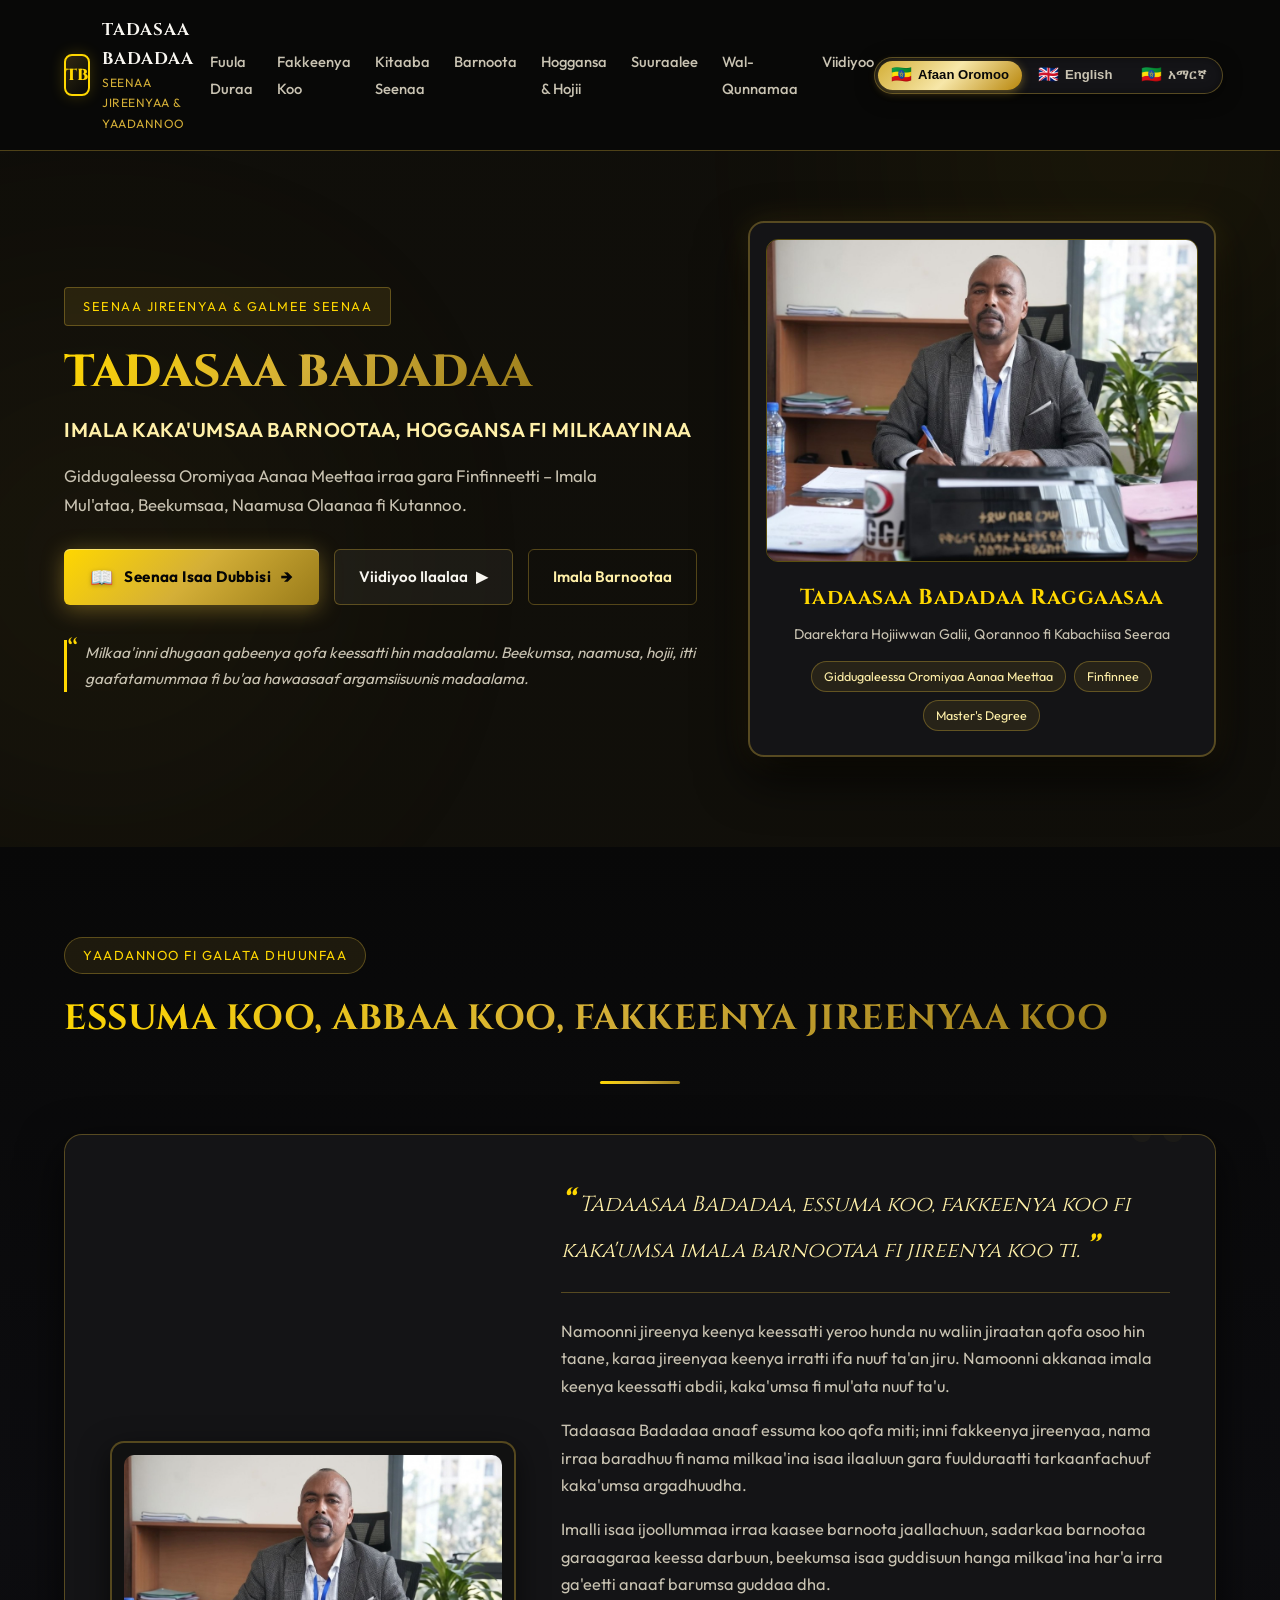
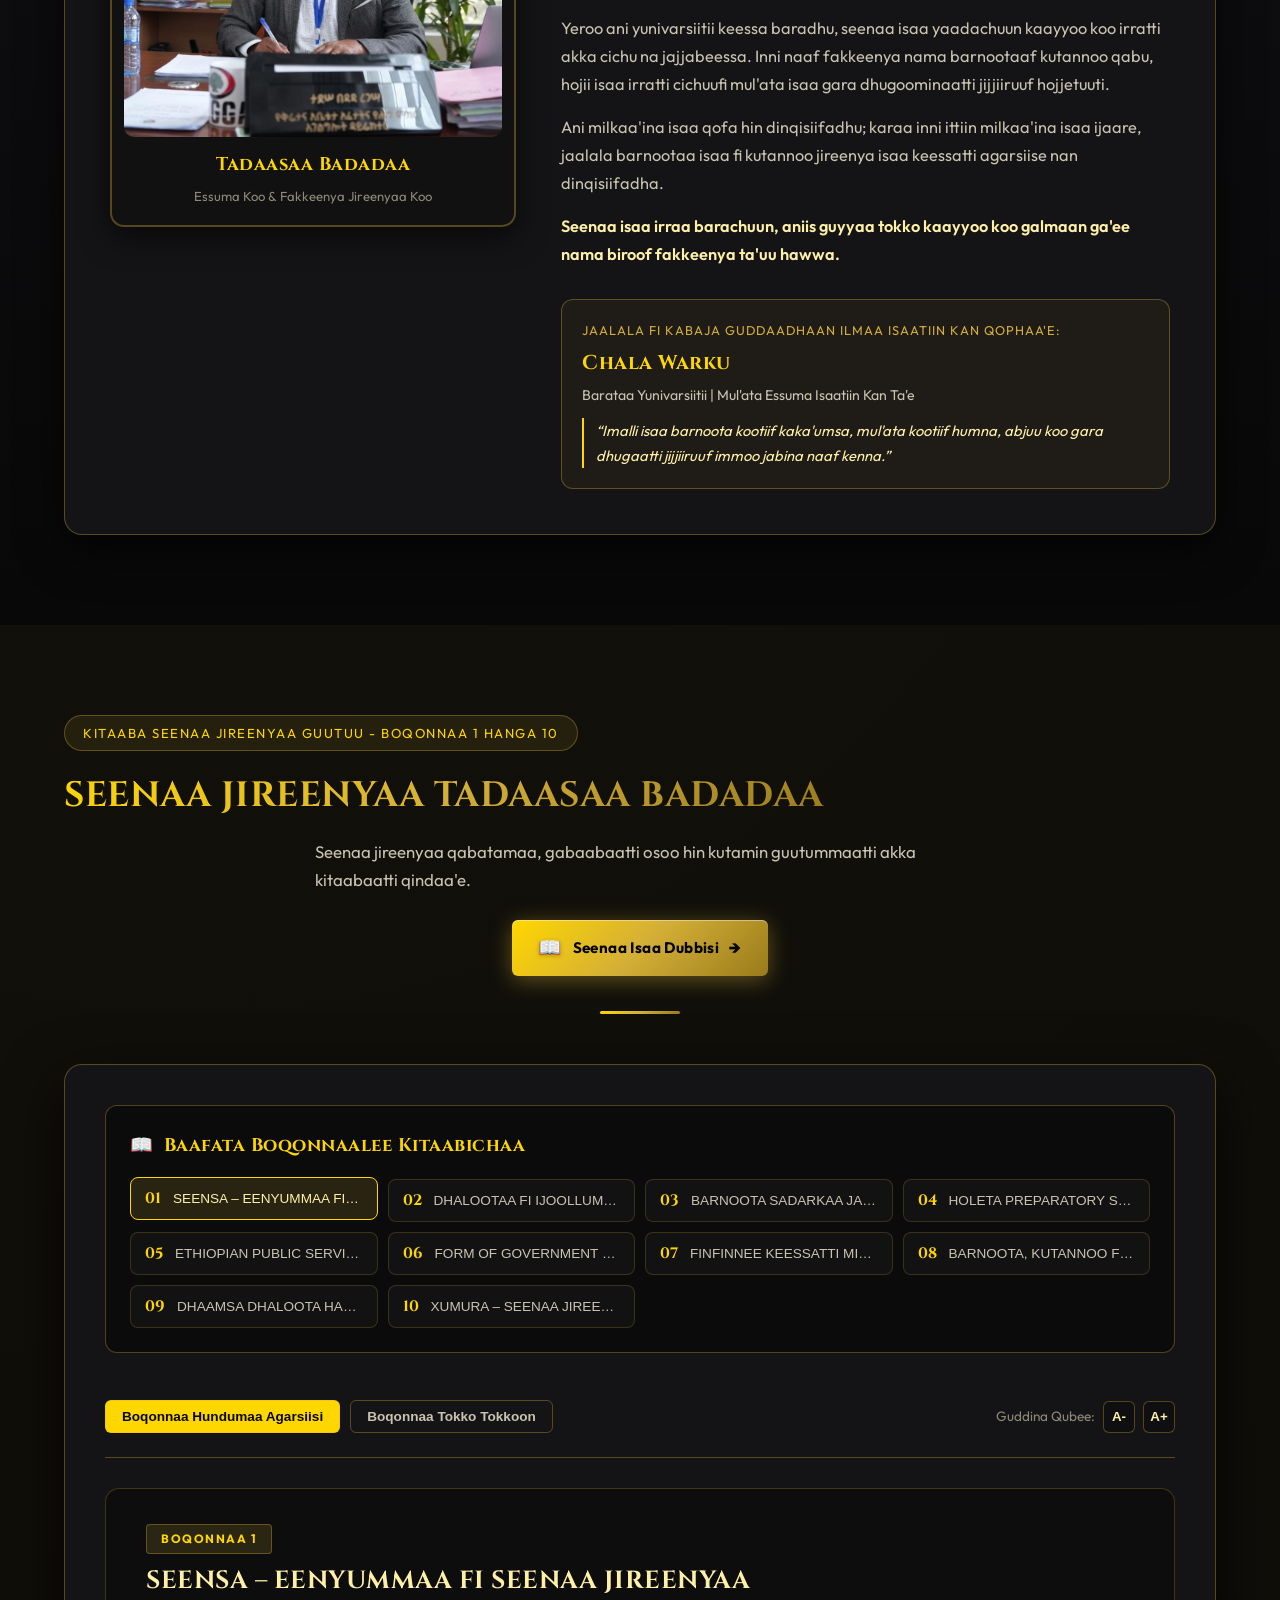
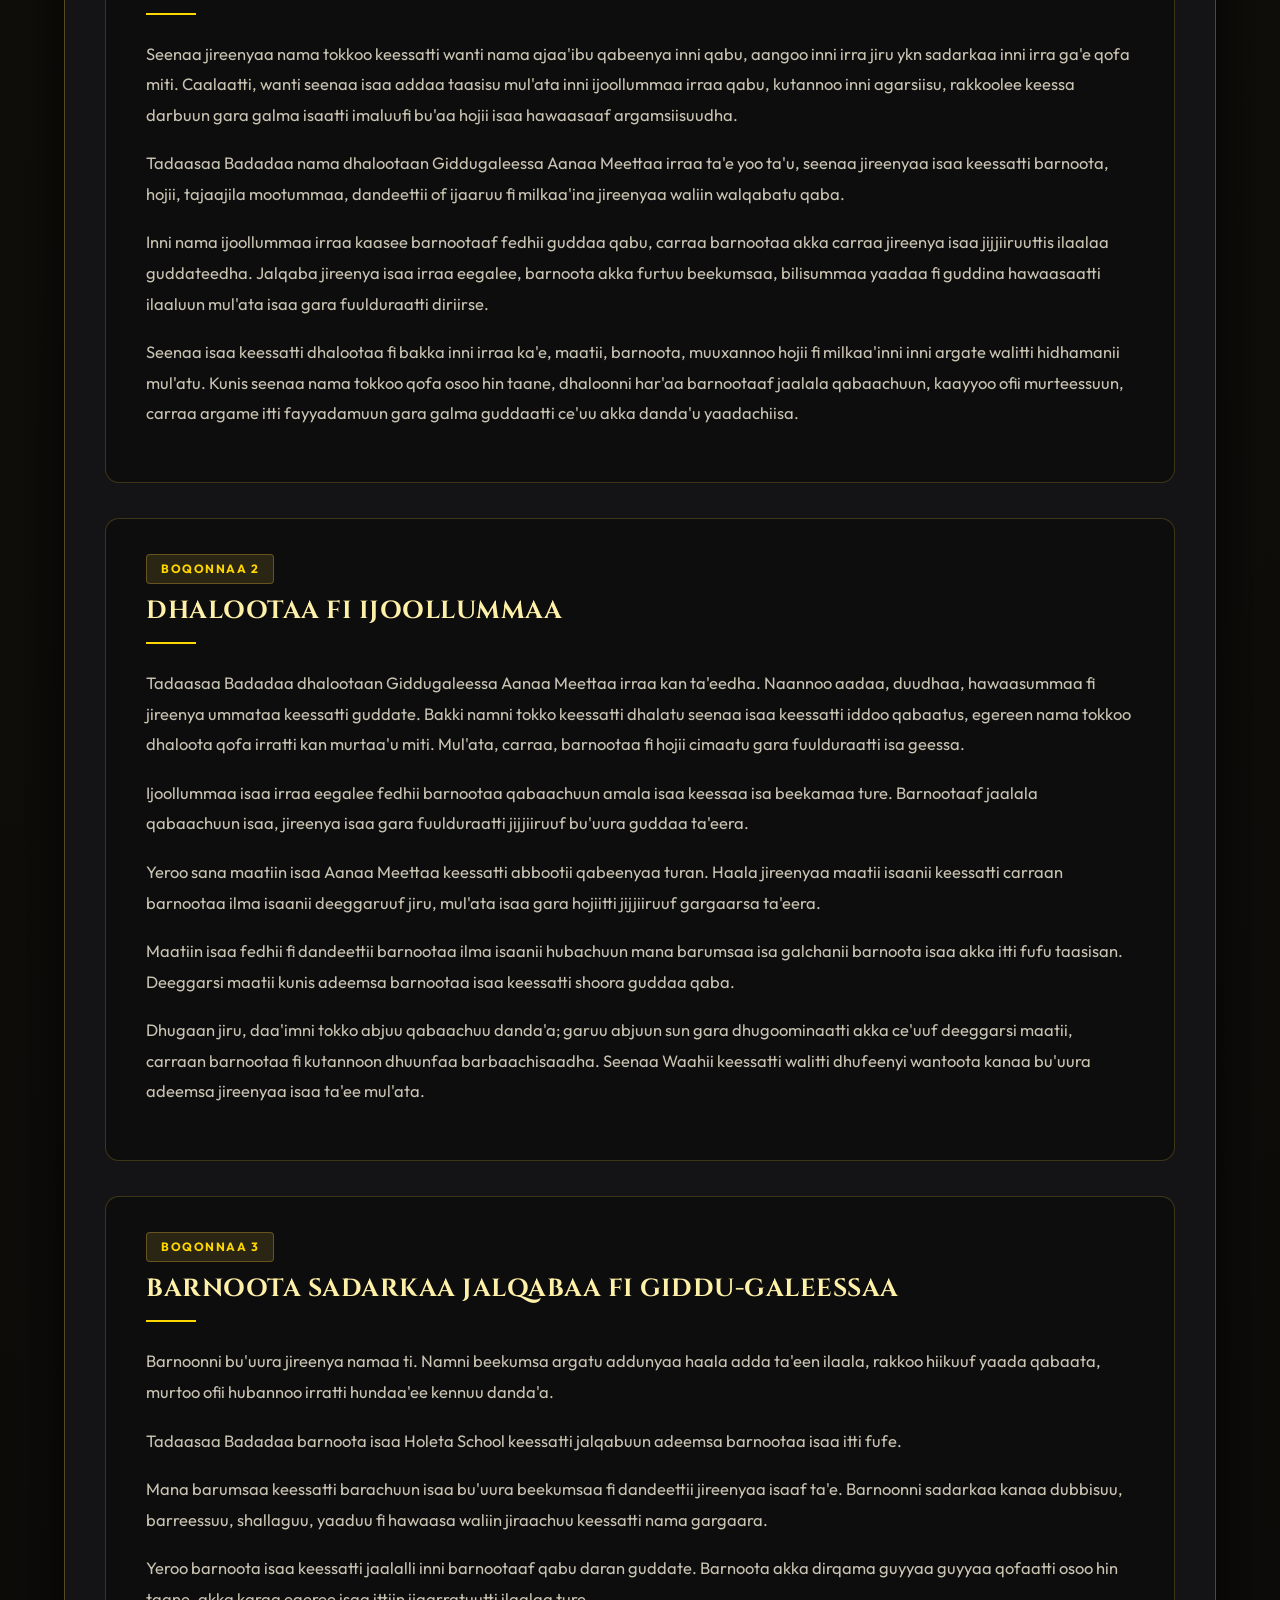
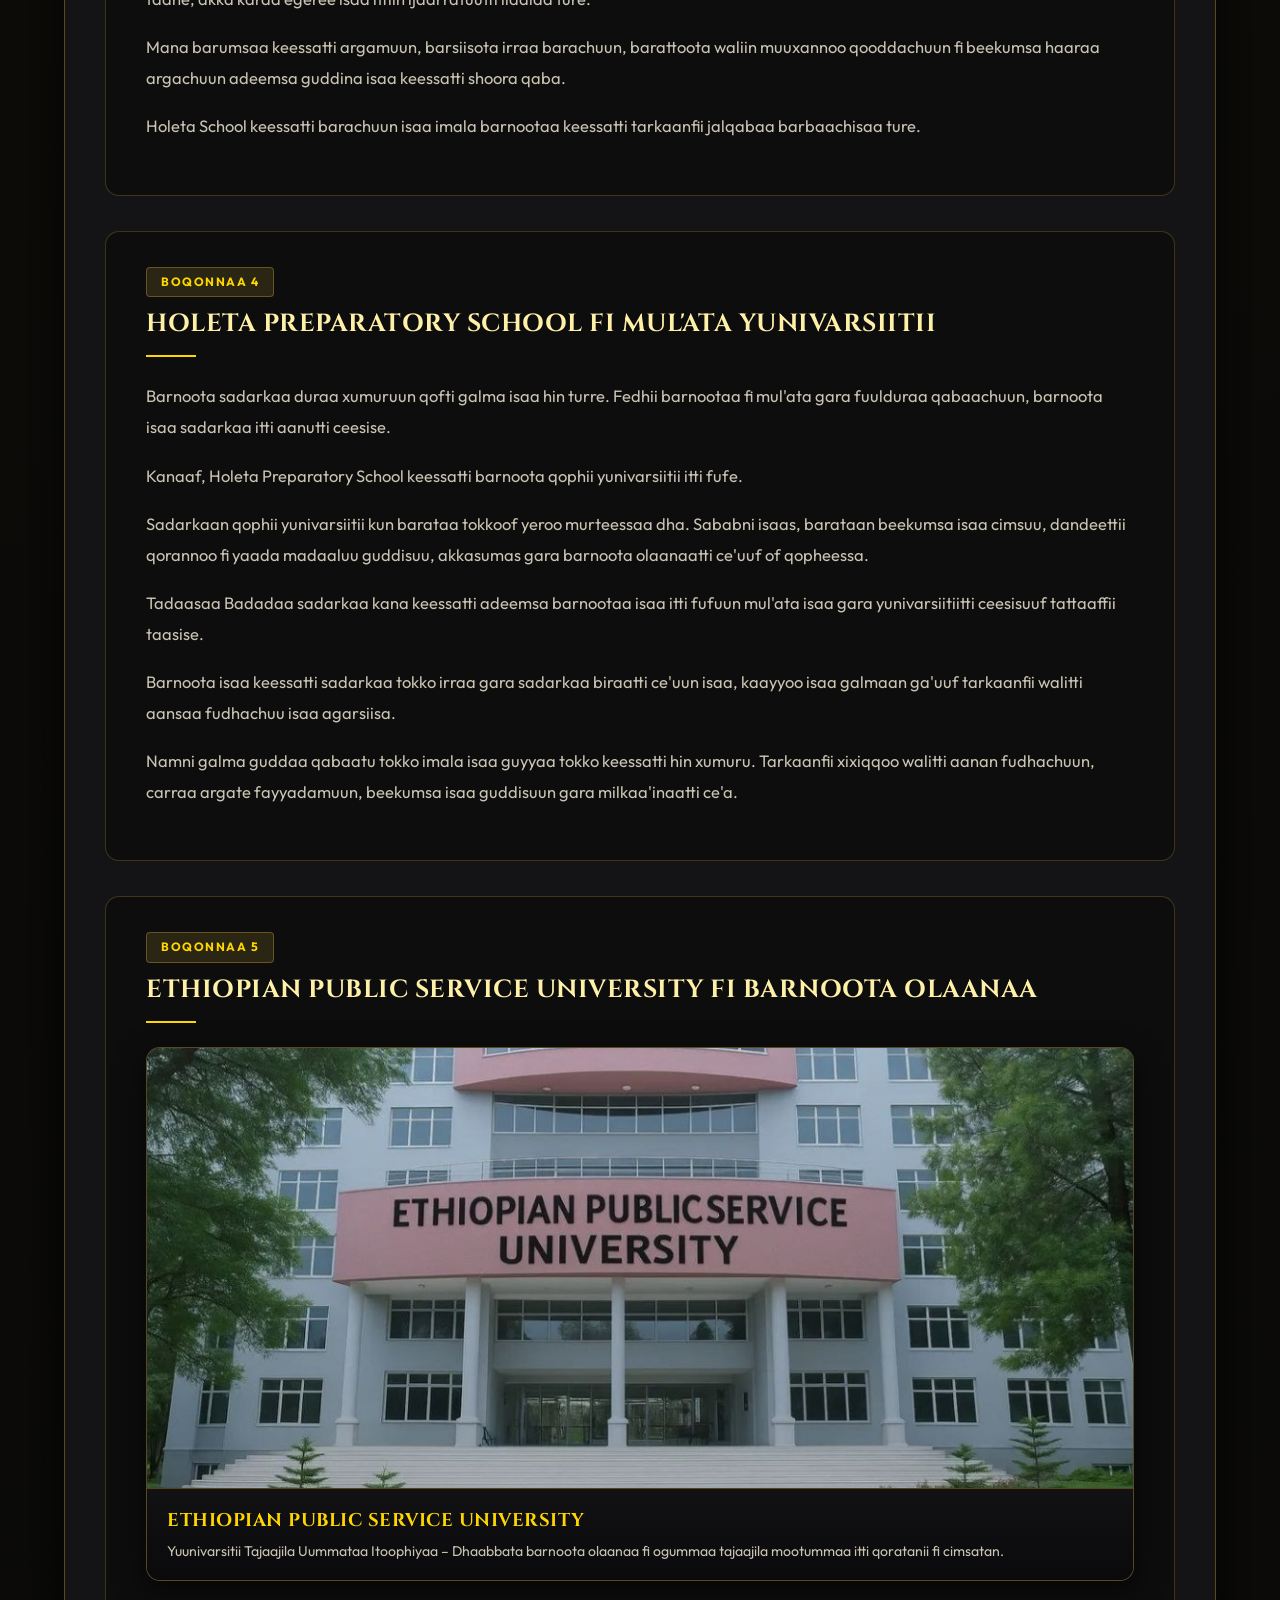
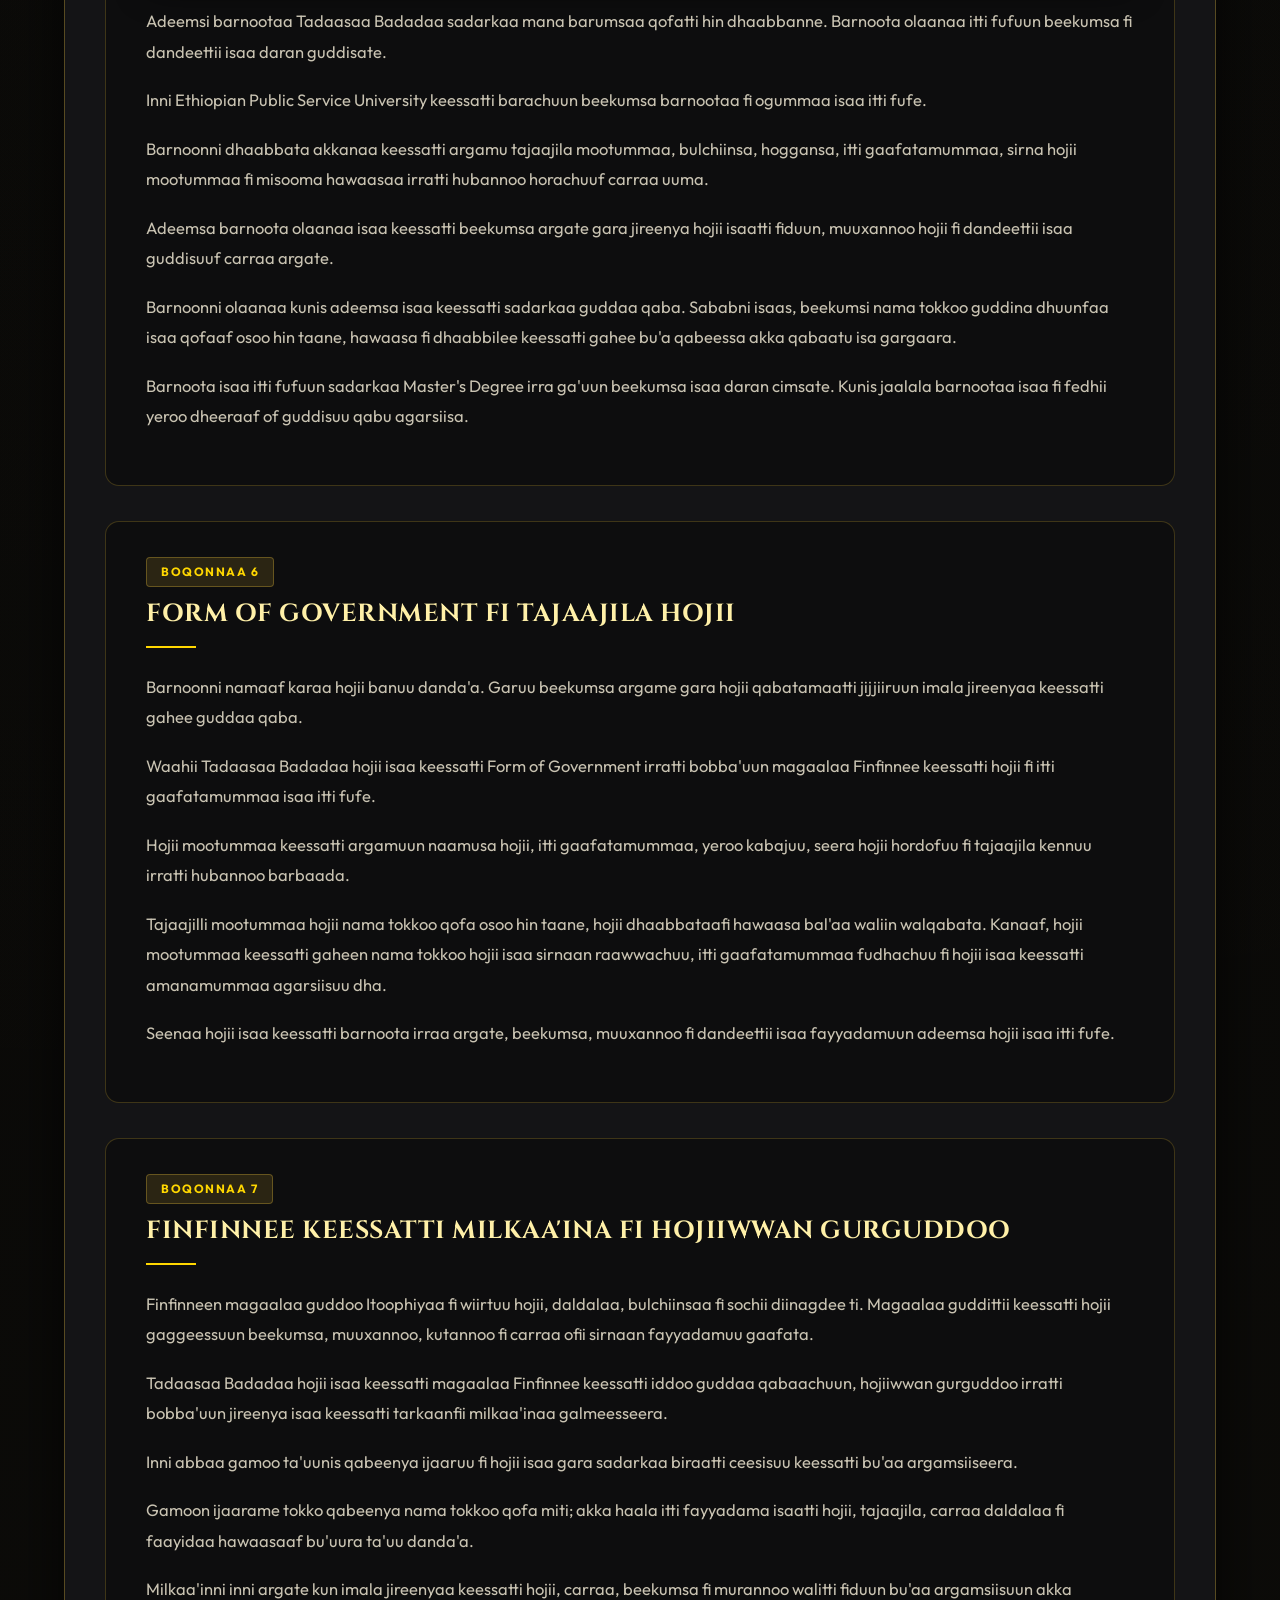
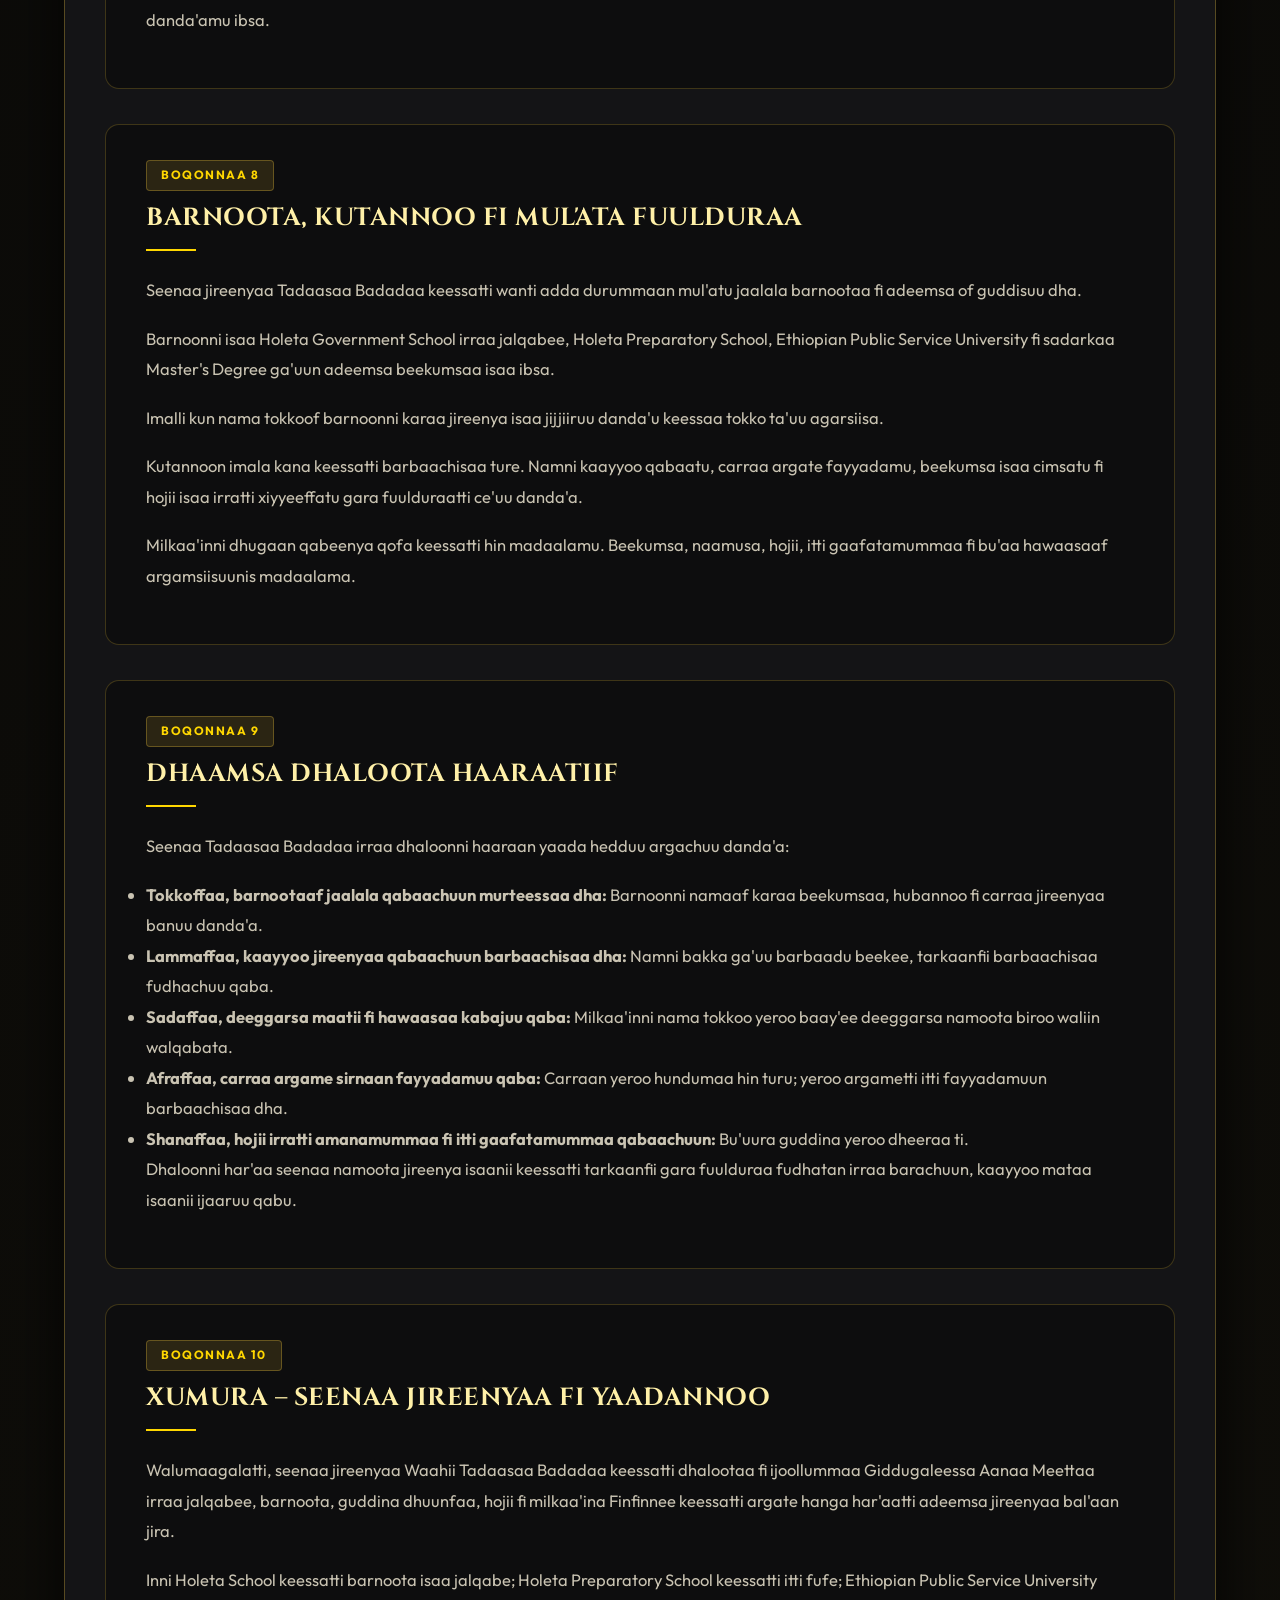
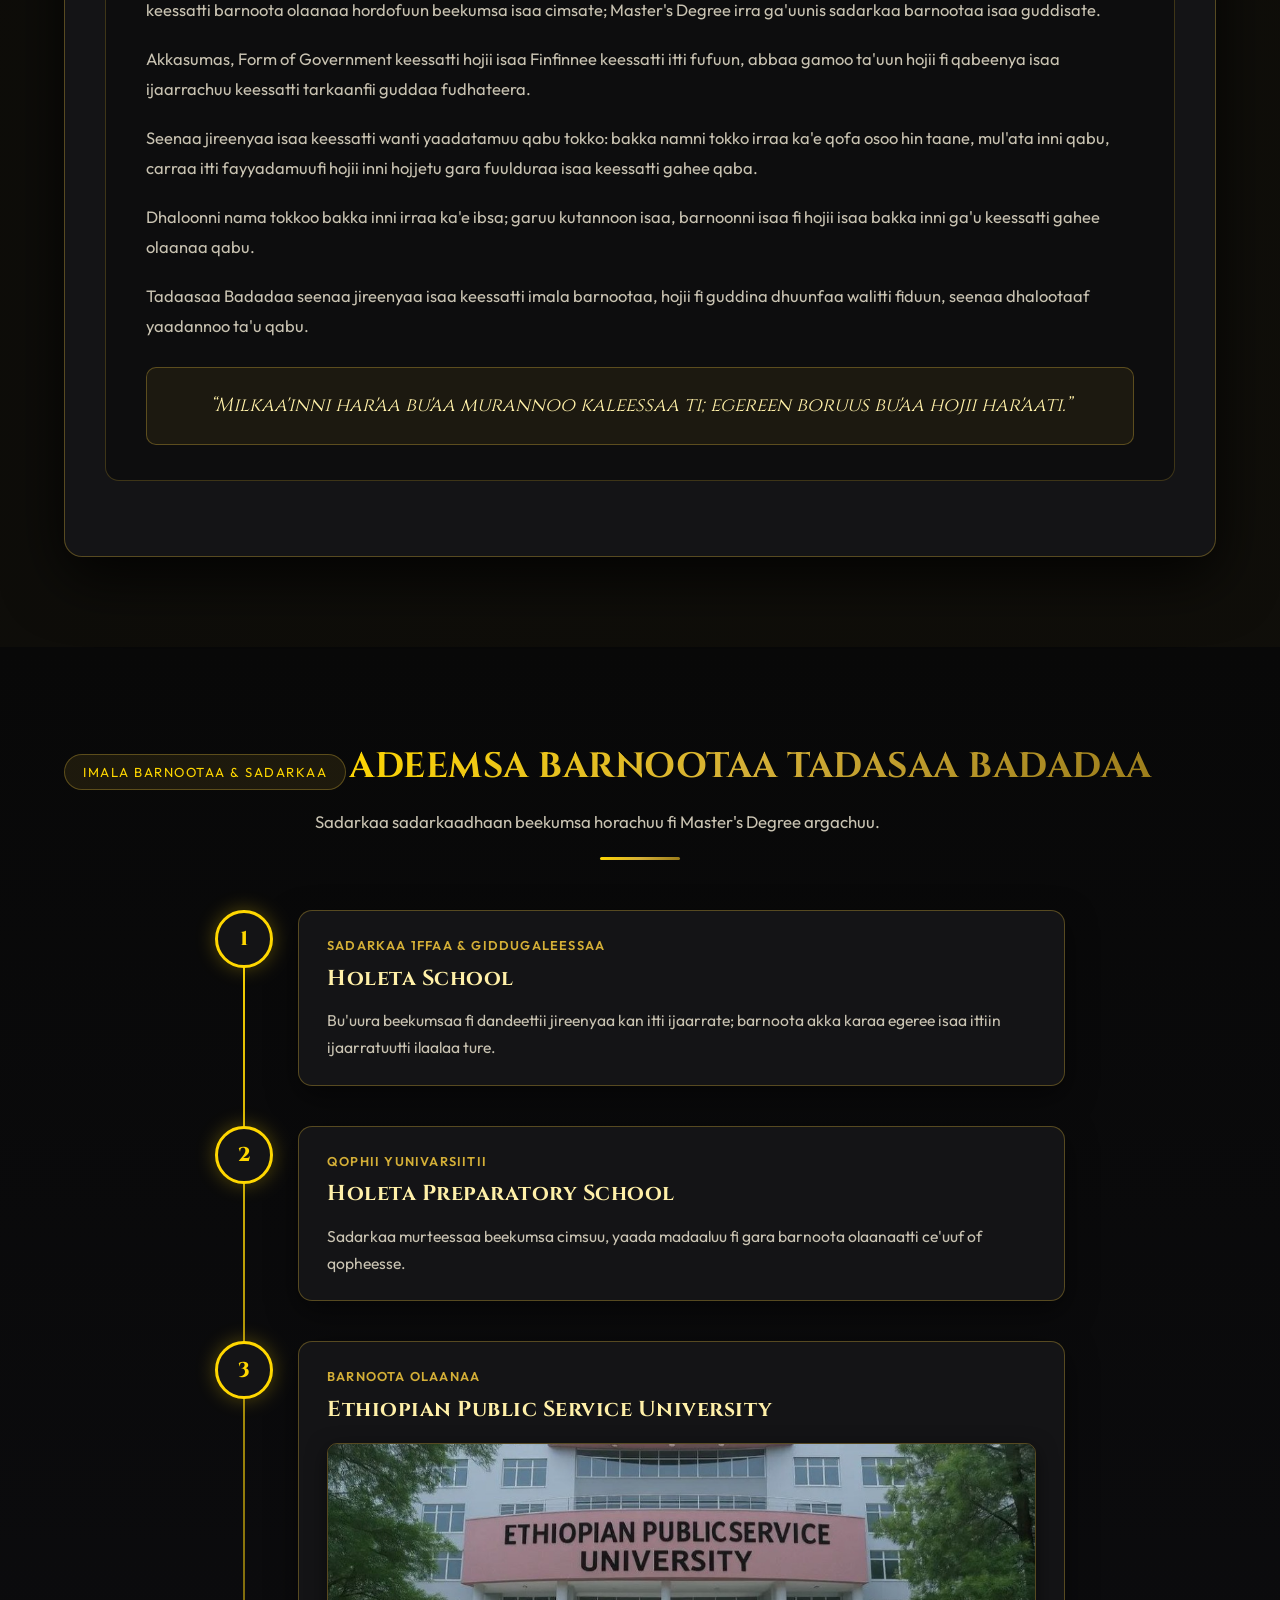
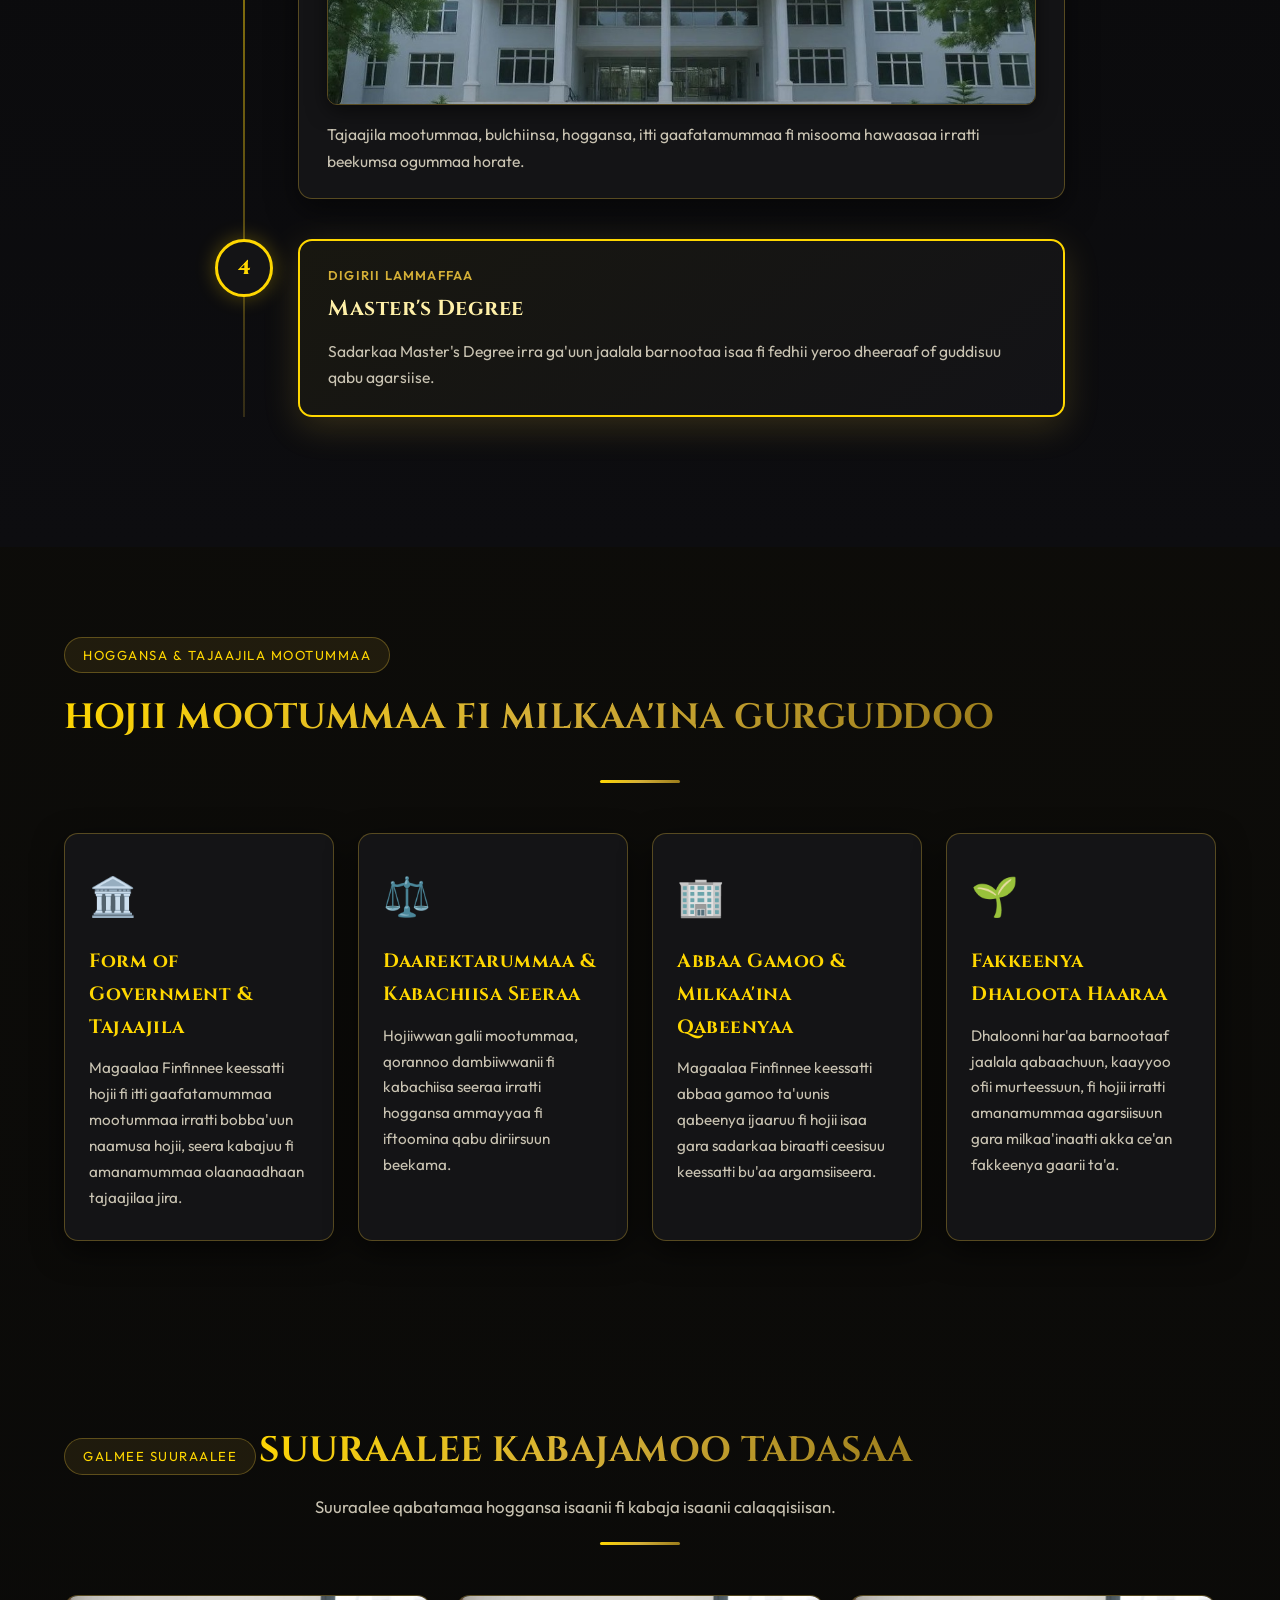
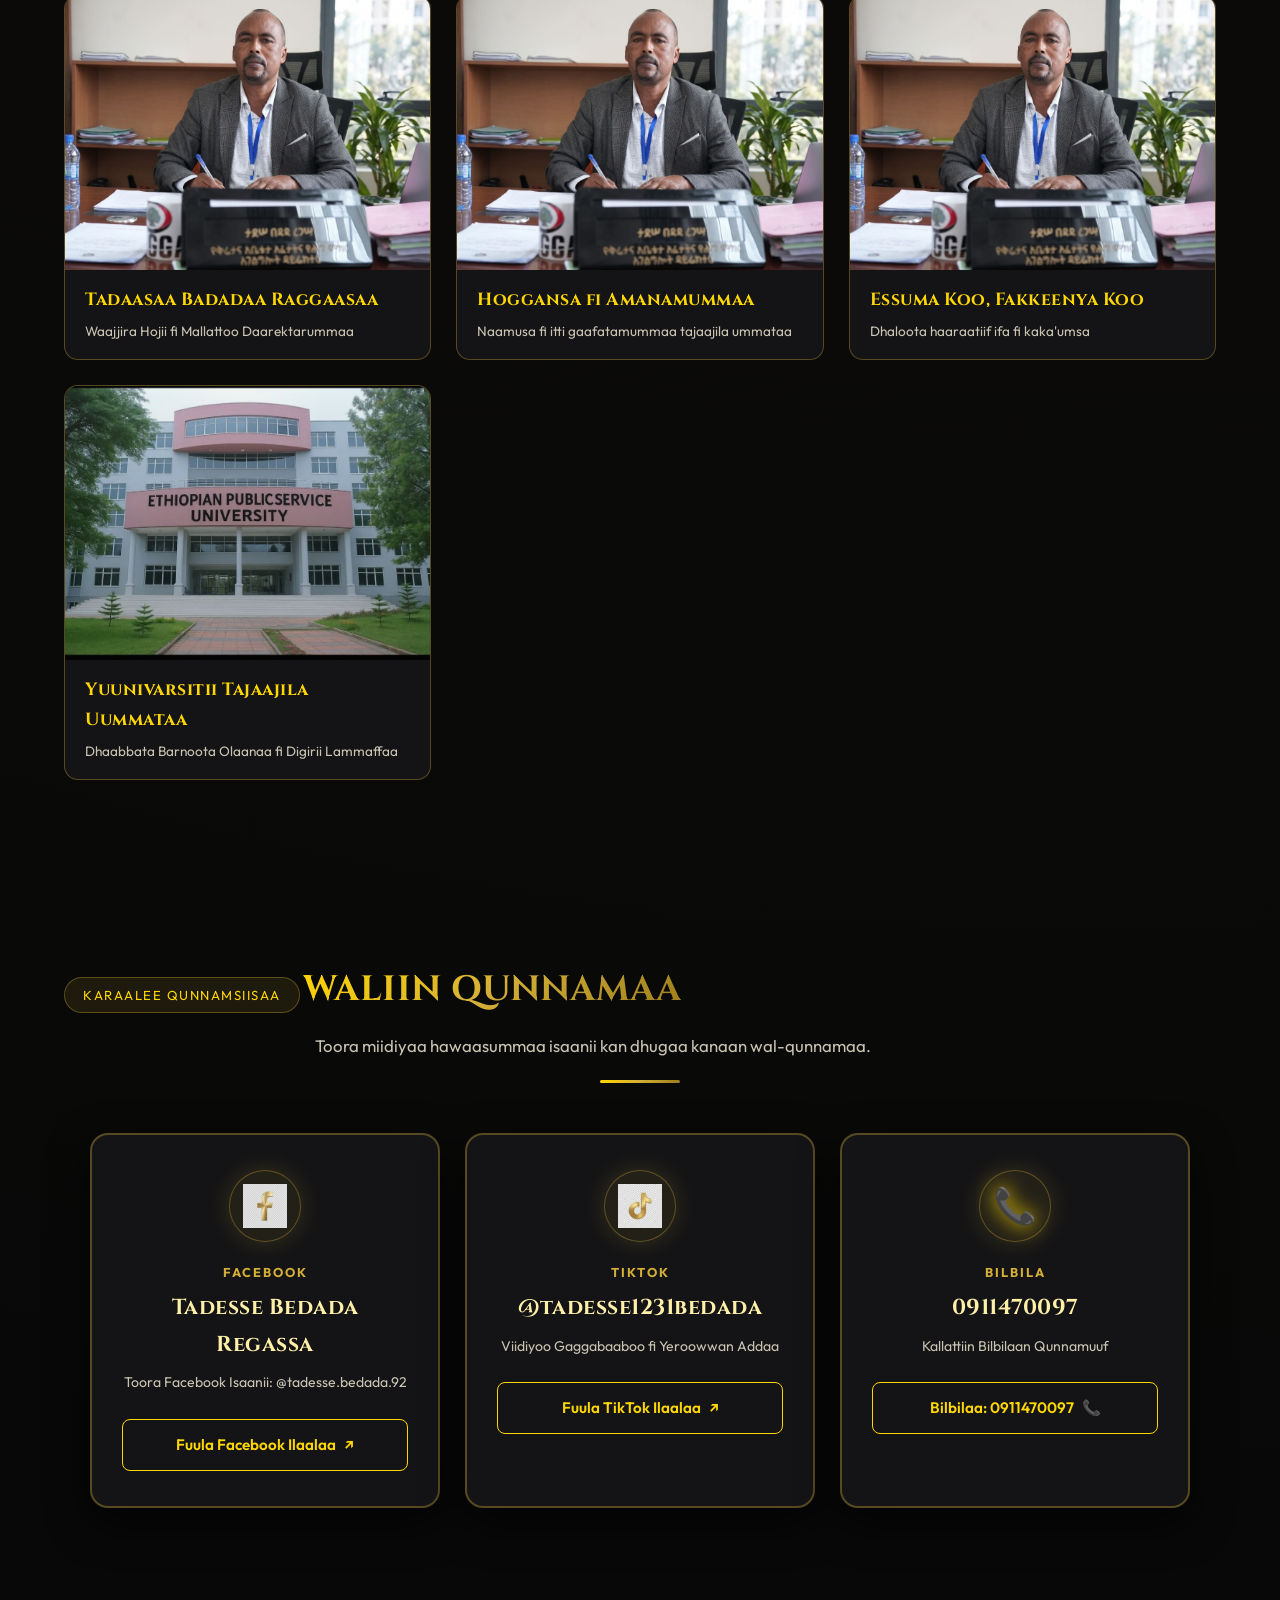
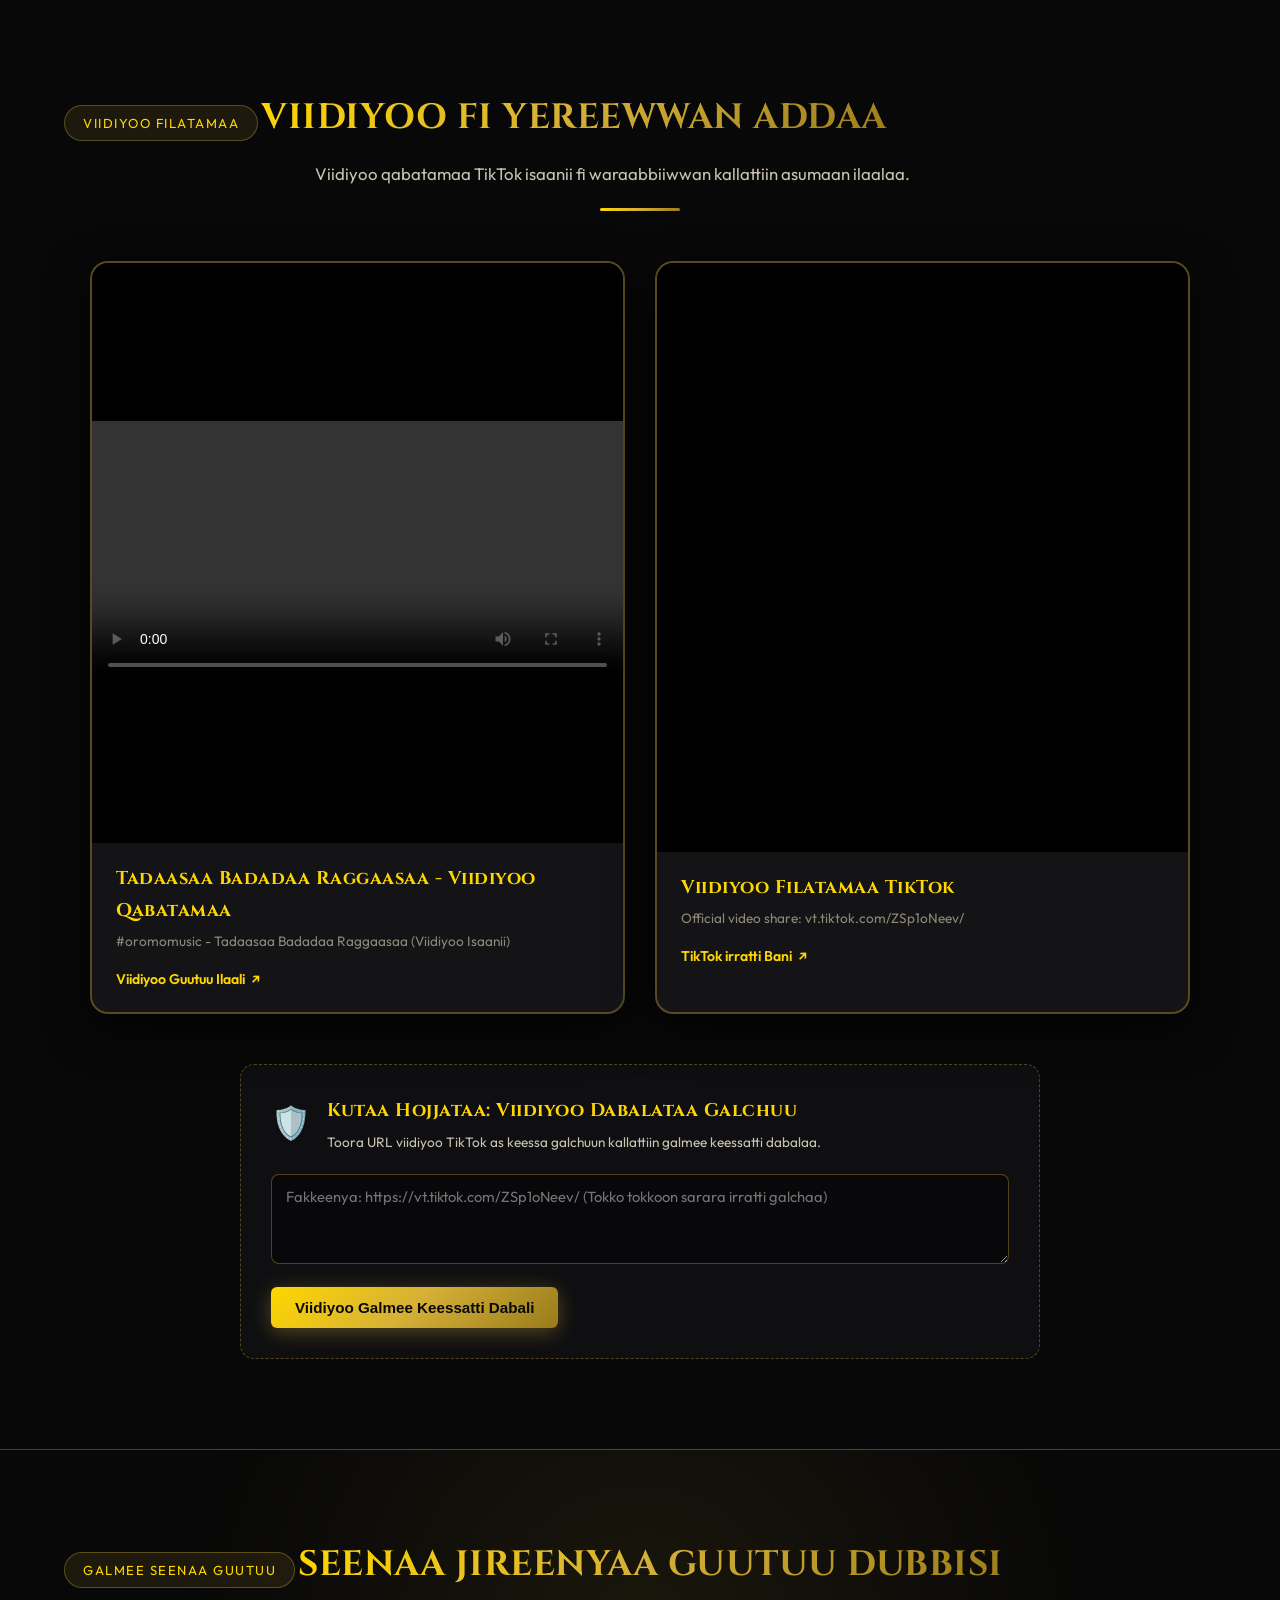
==== commit e2c789a5: "Add biography entry button, complete biography page, bottom CTA section, and sticky floating bottom " ====
--- a/index.html
+++ b/index.html
@@ -6,7 +6,7 @@
   <meta name="viewport" content="width=device-width, initial-scale=1.0">
   <title>Tadaasaa Badadaa | Seenaa Jireenyaa & Biography</title>
   <meta name="description"
-    content="Seenaa Jireenyaa Waahii Tadaasaa Badadaa - Imala Kaka'umsaa Barnootaa, Hoggansa fi Milkaa'inaa. From Meettaa to Addis Ababa.">
+    content="Seenaa Jireenyaa Tadaasaa Badadaa - Imala Kaka'umsaa Barnootaa, Hoggansa fi Milkaa'inaa. From Meettaa to Addis Ababa.">
 
   <!-- Google Fonts -->
   <link rel="preconnect" href="https://fonts.googleapis.com">
@@ -99,8 +99,9 @@
           </p>
 
           <div class="hero-cta-group">
-            <a href="#biography" class="btn btn-gold">
-              <span data-en="Explore Biography" data-om="Kitaaba Seenaa Dubbisi">Kitaaba Seenaa Dubbisi</span>
+            <a href="biography.html" class="btn btn-gold btn-biography-entry" id="heroBioEntryBtn" title="Read His Biography">
+              <span class="bio-btn-icon">📖</span>
+              <span class="bio-btn-text" data-en="Read His Biography" data-om="Seenaa Isaa Dubbisi" data-am="የህይወት ታሪኩን ያንብቡ">Seenaa Isaa Dubbisi</span>
               <span class="btn-arrow">→</span>
             </a>
             <a href="#videos" class="btn btn-glass">
@@ -256,6 +257,13 @@
             data-om="Seenaa jireenyaa qabatamaa, gabaabaatti osoo hin kutamin guutummaatti akka kitaabaatti qindaa'e.">
             Seenaa jireenyaa qabatamaa, gabaabaatti osoo hin kutamin guutummaatti akka kitaabaatti qindaa'e.
           </p>
+          <div class="bio-entry-banner">
+            <a href="biography.html" class="btn btn-gold btn-biography-entry" title="Read His Biography">
+              <span class="bio-btn-icon">📖</span>
+              <span class="bio-btn-text" data-en="Read His Biography" data-om="Seenaa Isaa Dubbisi" data-am="የህይወት ታሪኩን ያንብቡ">Seenaa Isaa Dubbisi</span>
+              <span class="btn-arrow">→</span>
+            </a>
+          </div>
           <div class="gold-divider"></div>
         </div>
 
@@ -1095,6 +1103,29 @@
       </div>
     </section>
 
+    <!-- BOTTOM SECTION: COMPLETE BIOGRAPHY CTA -->
+    <section class="bottom-biography-cta-section section-padding">
+      <div class="container text-center">
+        <span class="gold-pill" data-en="Complete Memorial Archive" data-om="Galmee Seenaa Guutuu">Galmee Seenaa Guutuu</span>
+        <h2 class="section-title gold-gradient-text" data-en="READ THE COMPLETE BIOGRAPHY"
+          data-om="SEENAA JIREENYAA GUUTUU DUBBISI">
+          SEENAA JIREENYAA GUUTUU DUBBISI
+        </h2>
+        <p class="section-subtitle"
+          data-en="Discover his full life story across 10 chapters, educational pathway, archival photographs, and lifetime achievements."
+          data-om="Seenaa jireenyaa qabatamaa, boqonnaalee 10, suuraalee, imala barnootaa fi milkaa'ina isaanii guutuu asitti argattu.">
+          Seenaa jireenyaa qabatamaa, boqonnaalee 10, suuraalee, imala barnootaa fi milkaa'ina isaanii guutuu asitti argattu.
+        </p>
+        <div class="bottom-cta-btn-wrapper">
+          <a href="biography.html" class="btn btn-gold btn-biography-entry btn-bottom-cta" title="Read His Biography">
+            <span class="bio-btn-icon">📖</span>
+            <span class="bio-btn-text" data-en="Read His Biography" data-om="Seenaa Isaa Dubbisi" data-am="የህይወት ታሪኩን ያንብቡ">Seenaa Isaa Dubbisi</span>
+            <span class="btn-arrow">→</span>
+          </a>
+        </div>
+      </div>
+    </section>
+
   </main>
 
   <!-- Fullscreen Lightbox Modal -->
@@ -1124,6 +1155,14 @@
         <a href="#connect" data-en="Connect" data-om="Wal-Qunnamaa">Wal-Qunnamaa</a>
       </div>
 
+      <div class="footer-bottom-btn-box">
+        <a href="biography.html" class="btn btn-gold btn-biography-entry footer-bio-btn" title="Read His Biography">
+          <span class="bio-btn-icon">📖</span>
+          <span class="bio-btn-text" data-en="Read His Biography" data-om="Seenaa Isaa Dubbisi" data-am="የህይወት ታሪኩን ያንብቡ">Seenaa Isaa Dubbisi</span>
+          <span class="btn-arrow">→</span>
+        </a>
+      </div>
+
       <div class="footer-bottom">
         <p>&copy; 2026 Tadaasaa Badadaa. Qophiin kun jaalala fi kabaja guddaadhaan ilmaa keessan Chala Warku tiin
           qindaa'e.</p>
@@ -1133,6 +1172,15 @@
     </div>
   </footer>
 
+  <!-- Floating Bottom Biography Button (Sticky for Mobile & Desktop) -->
+  <div class="floating-bottom-bar" id="floatingBottomBar">
+    <a href="biography.html" class="btn btn-gold btn-biography-entry floating-bio-btn" id="floatingBioBtn" title="Read His Biography">
+      <span class="bio-btn-icon">📖</span>
+      <span class="bio-btn-text" data-en="Read His Biography" data-om="Seenaa Isaa Dubbisi" data-am="የህይወት ታሪኩን ያንብቡ">Seenaa Isaa Dubbisi</span>
+      <span class="btn-arrow">→</span>
+    </a>
+  </div>
+
   <!-- Translation System & Logic Scripts -->
   <script src="translations.js"></script>
   <script src="script.js"></script>
--- a/style.css
+++ b/style.css
@@ -1635,3 +1635,204 @@
     gap: 3px;
   }
 }
+
+/* ==================== BIOGRAPHY ENTRY BUTTON & HERO CALLOUT ==================== */
+
+.btn-biography-entry {
+  position: relative;
+  overflow: hidden;
+  font-weight: 700;
+  letter-spacing: 0.4px;
+  display: inline-flex;
+  align-items: center;
+  justify-content: center;
+  gap: 10px;
+  padding: 13px 26px;
+  background: var(--gold-gradient);
+  color: #050505;
+  border-radius: 6px;
+  box-shadow: 0 4px 22px rgba(212, 175, 55, 0.42), inset 0 1px 0 rgba(255, 255, 255, 0.4);
+  transition: all 0.35s cubic-bezier(0.16, 1, 0.3, 1);
+  text-decoration: none;
+  cursor: pointer;
+  z-index: 1;
+}
+
+.btn-biography-entry .bio-btn-icon {
+  font-size: 1.18rem;
+  line-height: 1;
+  display: inline-block;
+  transition: transform 0.3s ease;
+  filter: drop-shadow(0 1px 2px rgba(0, 0, 0, 0.25));
+}
+
+.btn-biography-entry .btn-arrow {
+  display: inline-block;
+  transition: transform 0.3s ease;
+  font-weight: 800;
+  font-size: 1.1rem;
+}
+
+.btn-biography-entry:hover {
+  transform: translateY(-3px) scale(1.02);
+  box-shadow: 0 8px 30px rgba(255, 215, 0, 0.65), inset 0 1px 0 rgba(255, 255, 255, 0.6);
+  color: #000;
+}
+
+.btn-biography-entry:hover .bio-btn-icon {
+  transform: rotate(-10deg) scale(1.15);
+}
+
+.btn-biography-entry:hover .btn-arrow {
+  transform: translateX(5px);
+}
+
+.btn-biography-entry::after {
+  content: '';
+  position: absolute;
+  top: -60%;
+  left: -70%;
+  width: 45%;
+  height: 220%;
+  background: linear-gradient(
+    90deg,
+    rgba(255, 255, 255, 0) 0%,
+    rgba(255, 255, 255, 0.45) 50%,
+    rgba(255, 255, 255, 0) 100%
+  );
+  transform: rotate(25deg);
+  pointer-events: none;
+  animation: bioBtnShimmer 4.5s infinite ease-in-out;
+}
+
+@keyframes bioBtnShimmer {
+  0% {
+    left: -70%;
+  }
+  22%, 100% {
+    left: 150%;
+  }
+}
+
+/* Dedicated Biography Page Hero Styles */
+.bio-page-hero {
+  padding: 65px 0 75px;
+  position: relative;
+  border-bottom: 1px solid var(--gold-border);
+  background: radial-gradient(circle at 50% 20%, rgba(212, 175, 55, 0.08) 0%, transparent 65%);
+}
+
+.bio-page-badge-row {
+  display: flex;
+  align-items: center;
+  gap: 15px;
+  flex-wrap: wrap;
+  margin-bottom: 18px;
+}
+
+.bio-page-quick-nav {
+  display: flex;
+  gap: 12px;
+  flex-wrap: wrap;
+  margin-top: 25px;
+}
+
+.bio-entry-banner {
+  display: flex;
+  justify-content: center;
+  margin: 25px 0 35px;
+}
+
+@media (max-width: 768px) {
+  .bio-page-quick-nav {
+    justify-content: center;
+  }
+  .bio-page-badge-row {
+    justify-content: center;
+  }
+}
+
+@media (max-width: 480px) {
+  .btn-biography-entry {
+    width: 100%;
+    justify-content: center;
+    padding: 13px 20px;
+    font-size: 0.95rem;
+  }
+}
+
+/* ==================== FLOATING BOTTOM BUTTON BAR ==================== */
+
+.floating-bottom-bar {
+  position: fixed;
+  bottom: 22px;
+  left: 50%;
+  transform: translateX(-50%) translateY(100px);
+  opacity: 0;
+  pointer-events: none;
+  z-index: 999;
+  display: flex;
+  align-items: center;
+  justify-content: center;
+  transition: all 0.4s cubic-bezier(0.16, 1, 0.3, 1);
+  filter: drop-shadow(0 10px 30px rgba(0, 0, 0, 0.7));
+}
+
+.floating-bottom-bar.visible {
+  transform: translateX(-50%) translateY(0);
+  opacity: 1;
+  pointer-events: auto;
+}
+
+.floating-bottom-bar .floating-bio-btn {
+  padding: 14px 28px;
+  font-size: 1.02rem;
+  border-radius: 50px;
+  box-shadow: 0 6px 26px rgba(212, 175, 55, 0.5), inset 0 1px 0 rgba(255, 255, 255, 0.5);
+  backdrop-filter: blur(8px);
+}
+
+.floating-bottom-bar .floating-bio-btn:hover {
+  transform: translateY(-4px) scale(1.04);
+  box-shadow: 0 10px 35px rgba(255, 215, 0, 0.75), inset 0 1px 0 rgba(255, 255, 255, 0.7);
+}
+
+/* Bottom Biography CTA Section */
+.bottom-biography-cta-section {
+  padding: 85px 0 75px;
+  position: relative;
+  border-top: 1px solid var(--gold-border);
+  background: radial-gradient(circle at 50% 50%, rgba(212, 175, 55, 0.09) 0%, transparent 70%);
+}
+
+.bottom-cta-btn-wrapper {
+  margin-top: 28px;
+  display: flex;
+  justify-content: center;
+}
+
+.btn-bottom-cta {
+  font-size: 1.1rem;
+  padding: 15px 36px;
+  border-radius: 8px;
+}
+
+.footer-bottom-btn-box {
+  margin: 18px 0;
+  display: flex;
+  justify-content: center;
+}
+
+@media (max-width: 600px) {
+  .floating-bottom-bar {
+    bottom: 14px;
+    width: 92%;
+    max-width: 380px;
+  }
+  .floating-bottom-bar .floating-bio-btn {
+    width: 100%;
+    justify-content: center;
+    padding: 13px 20px;
+    font-size: 0.95rem;
+  }
+}
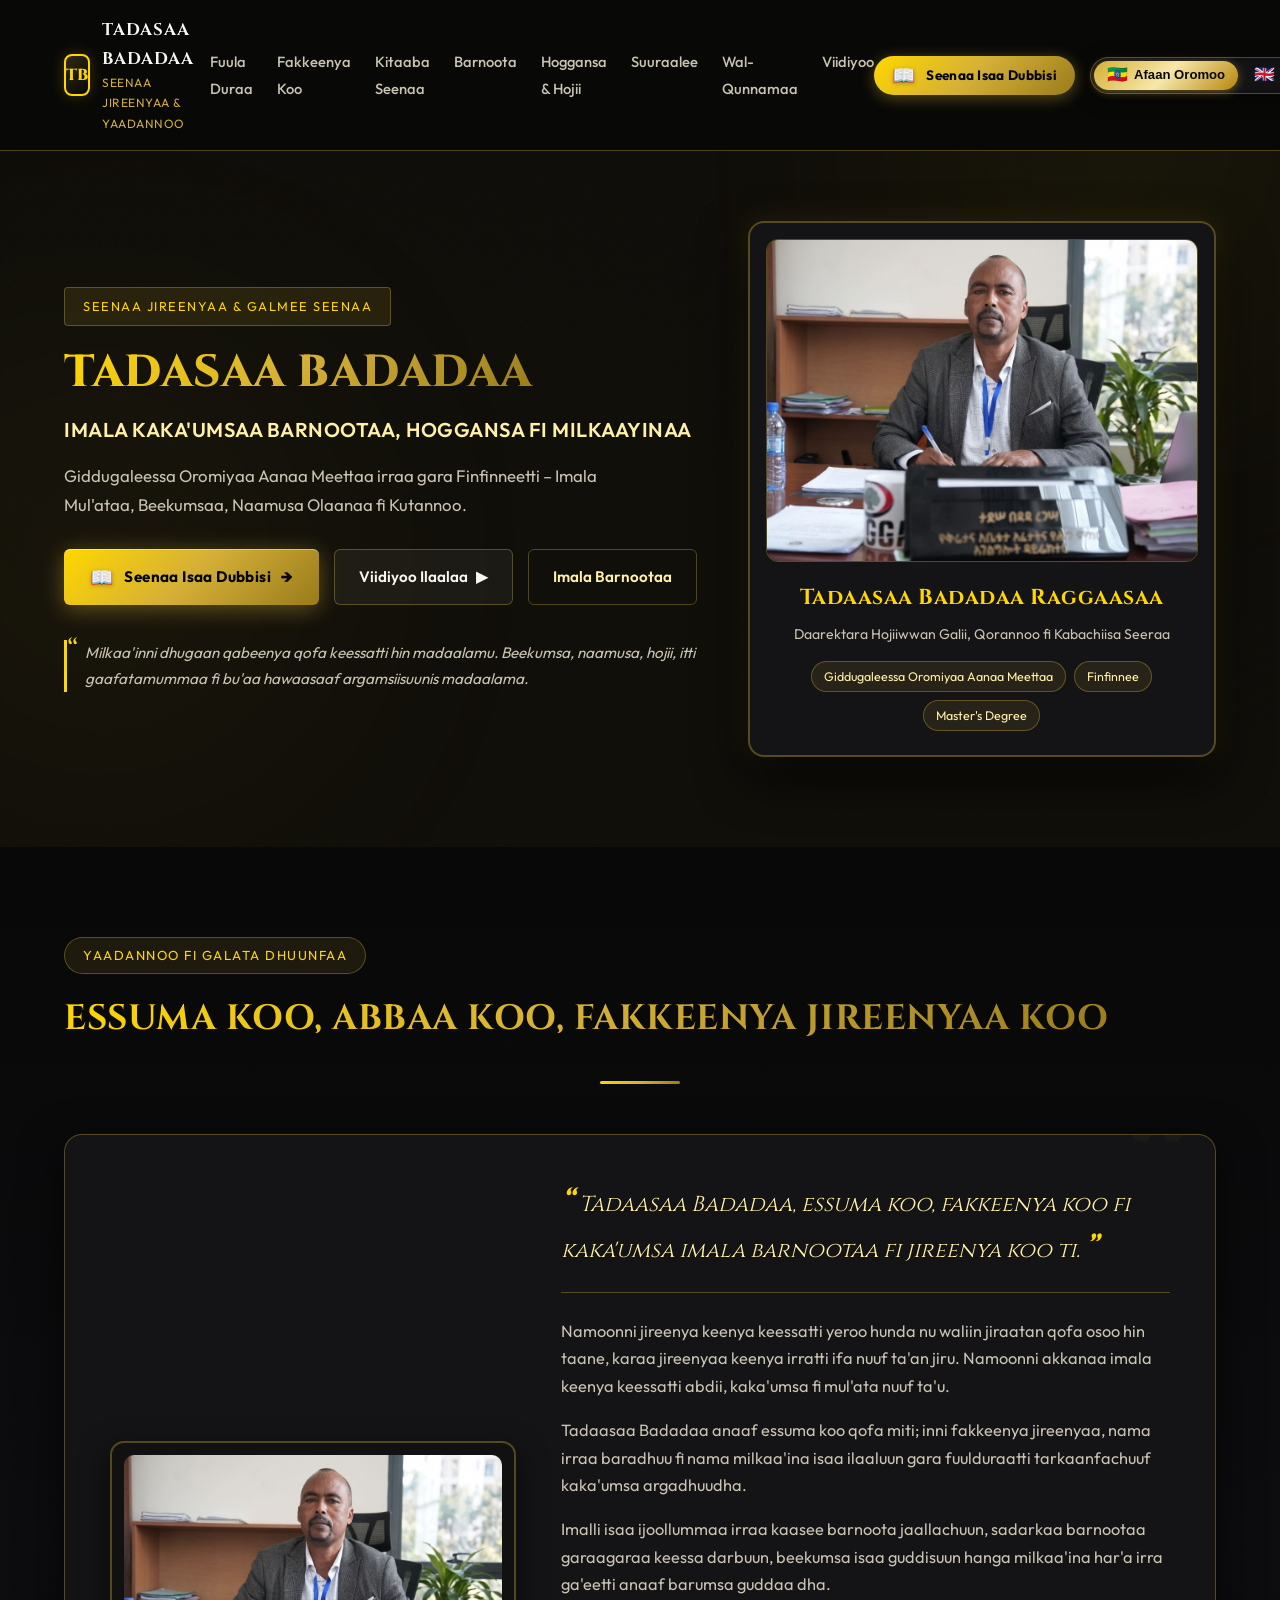
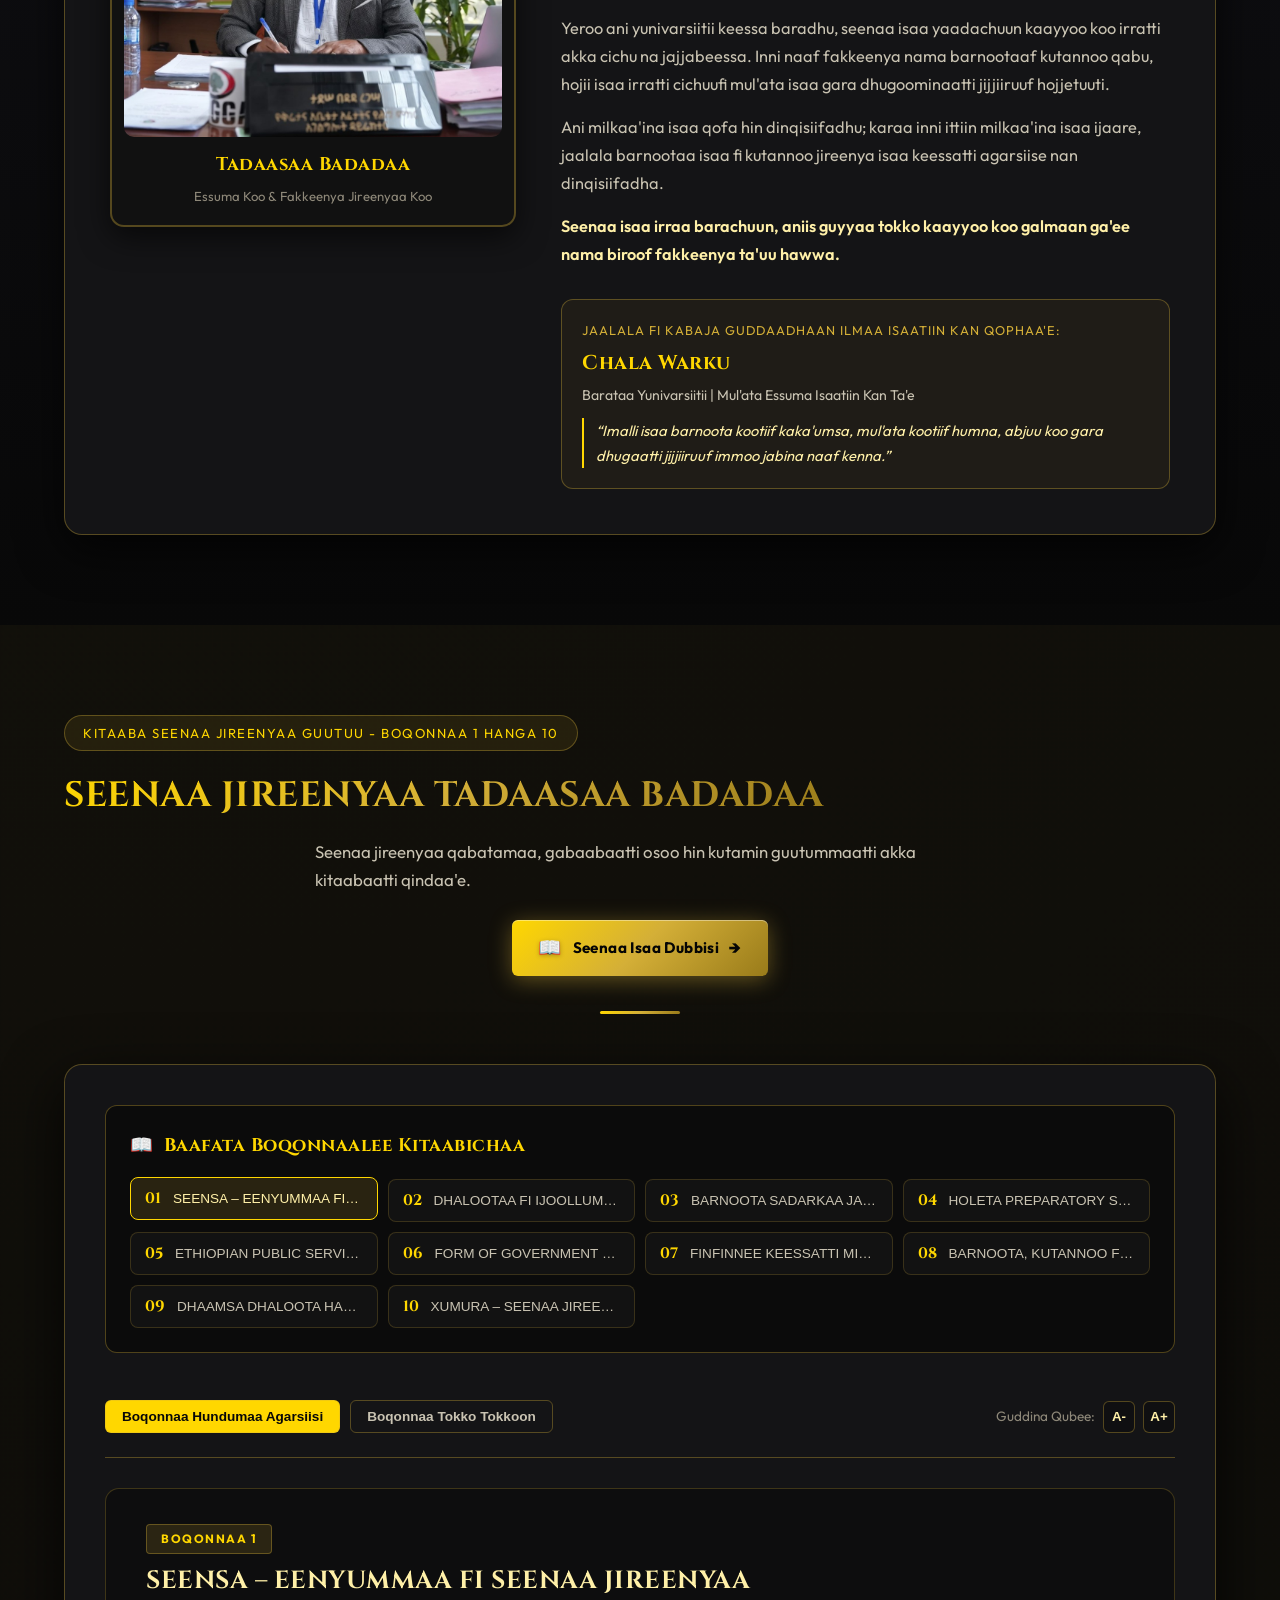
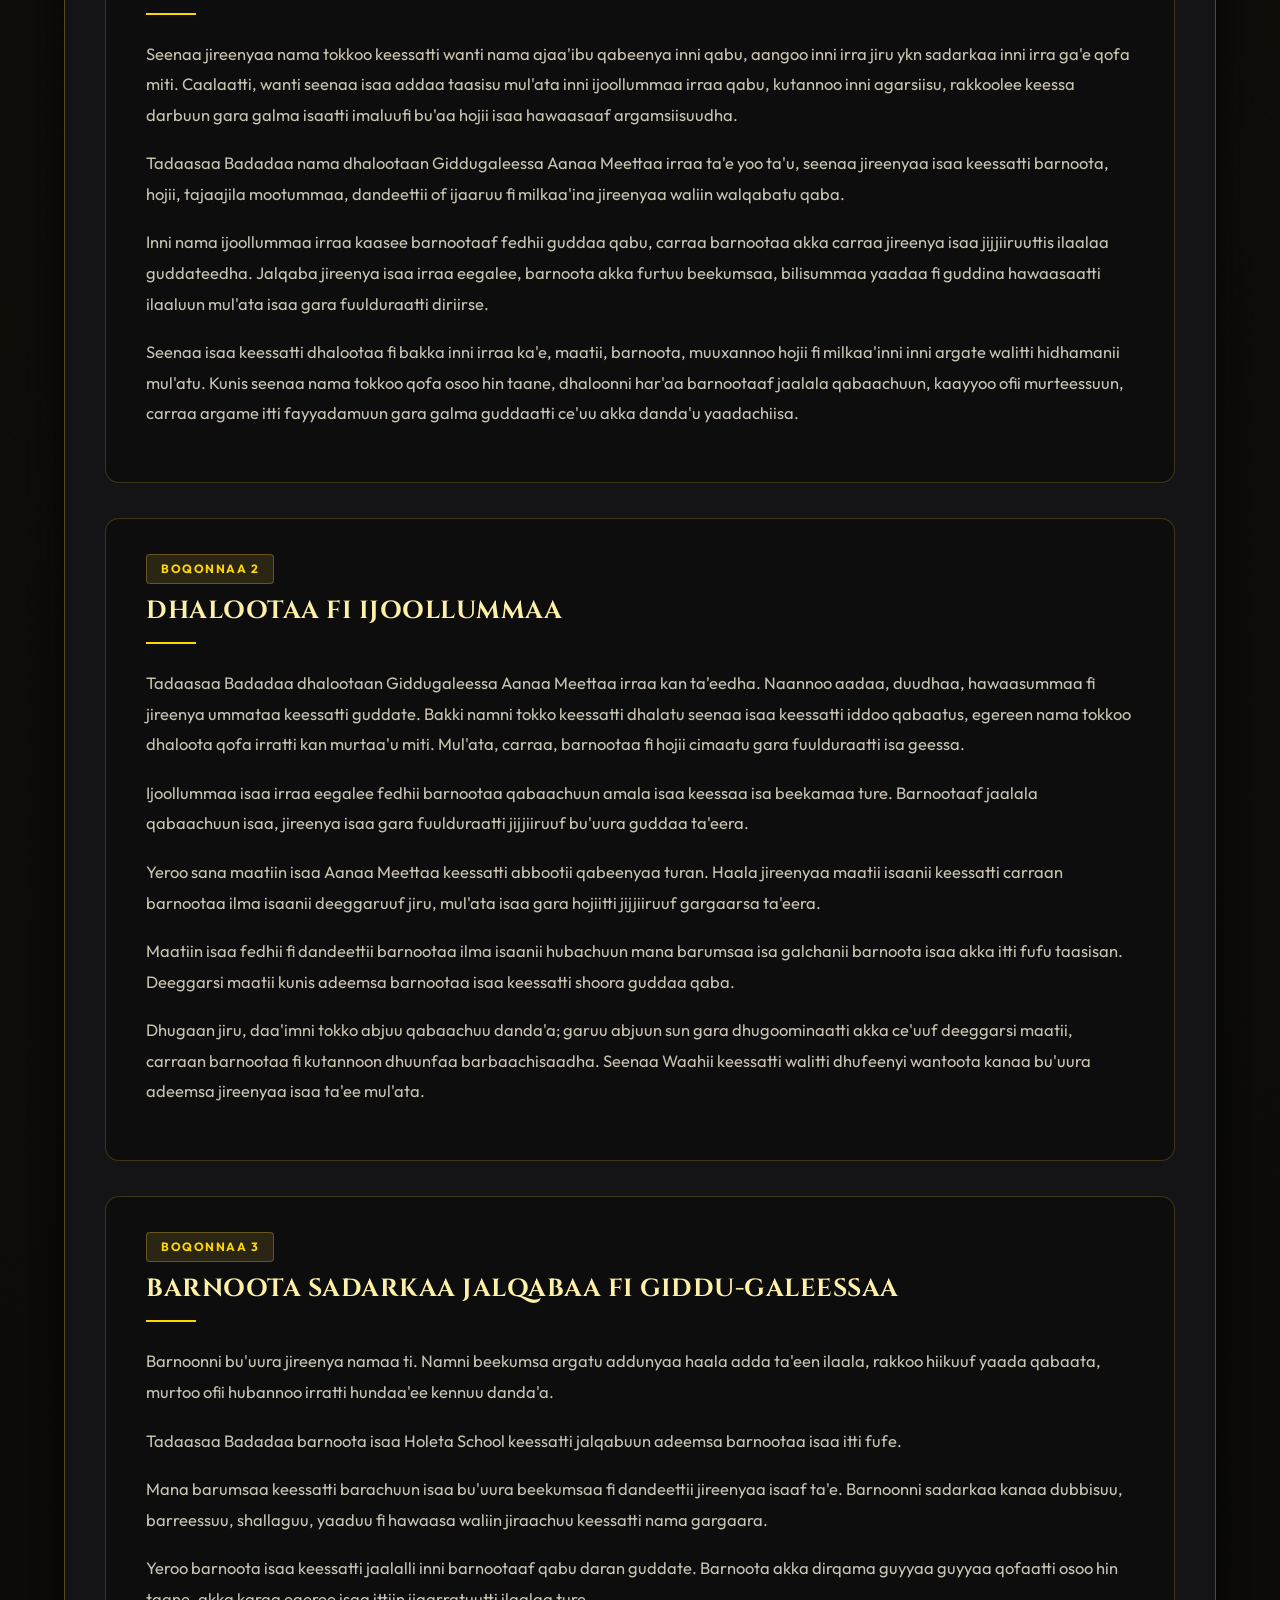
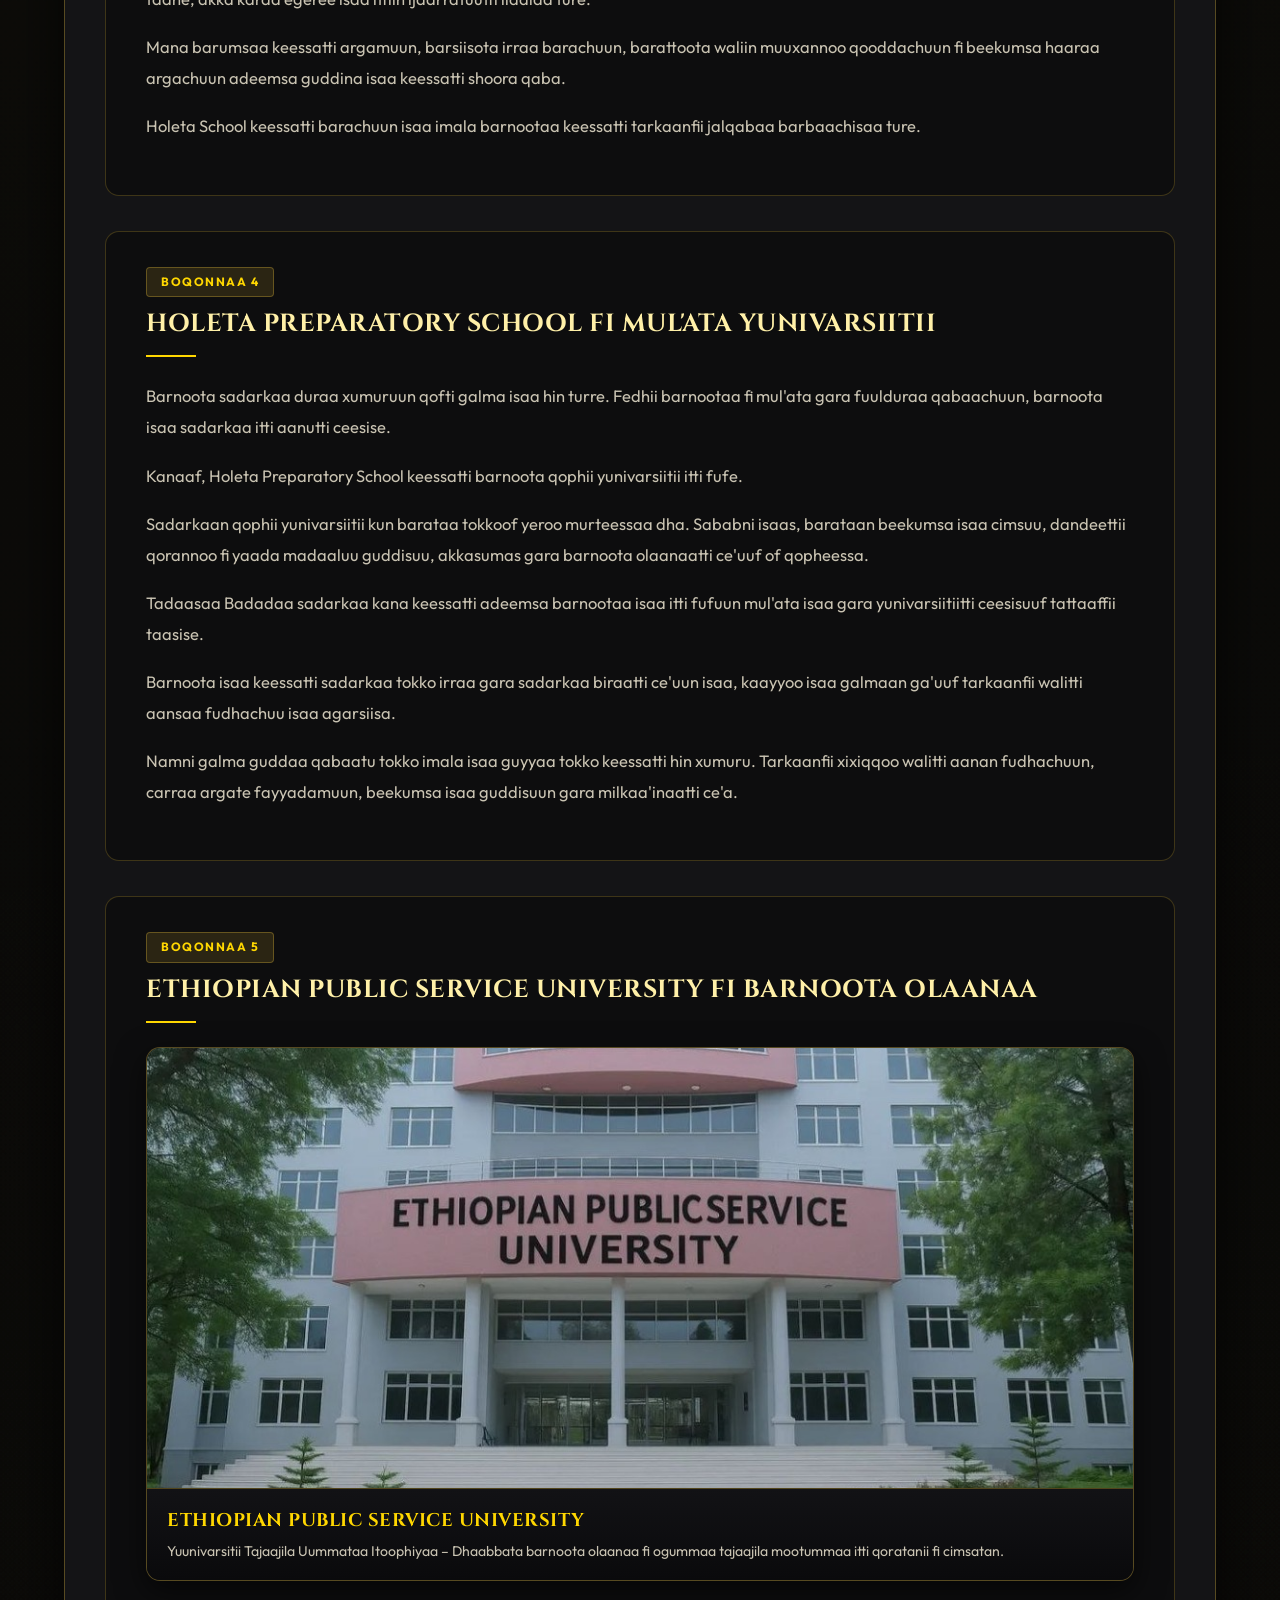
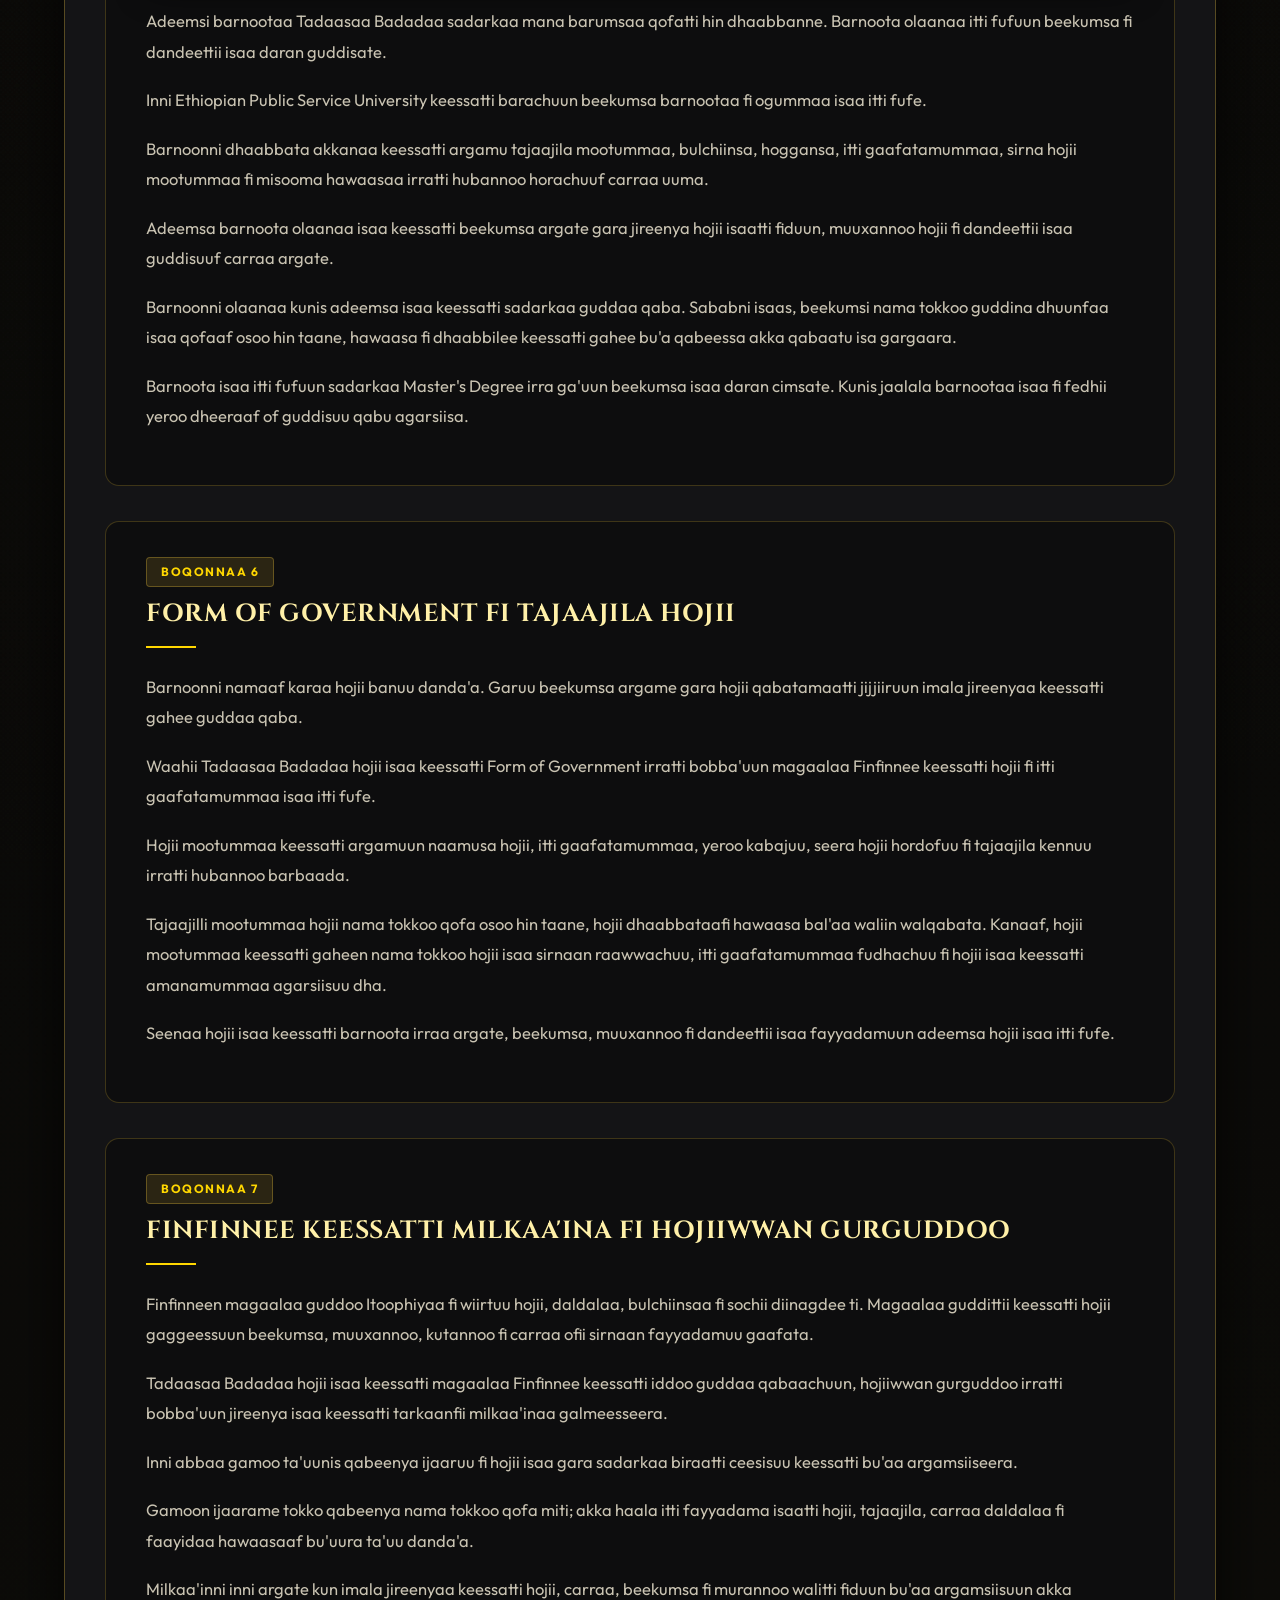
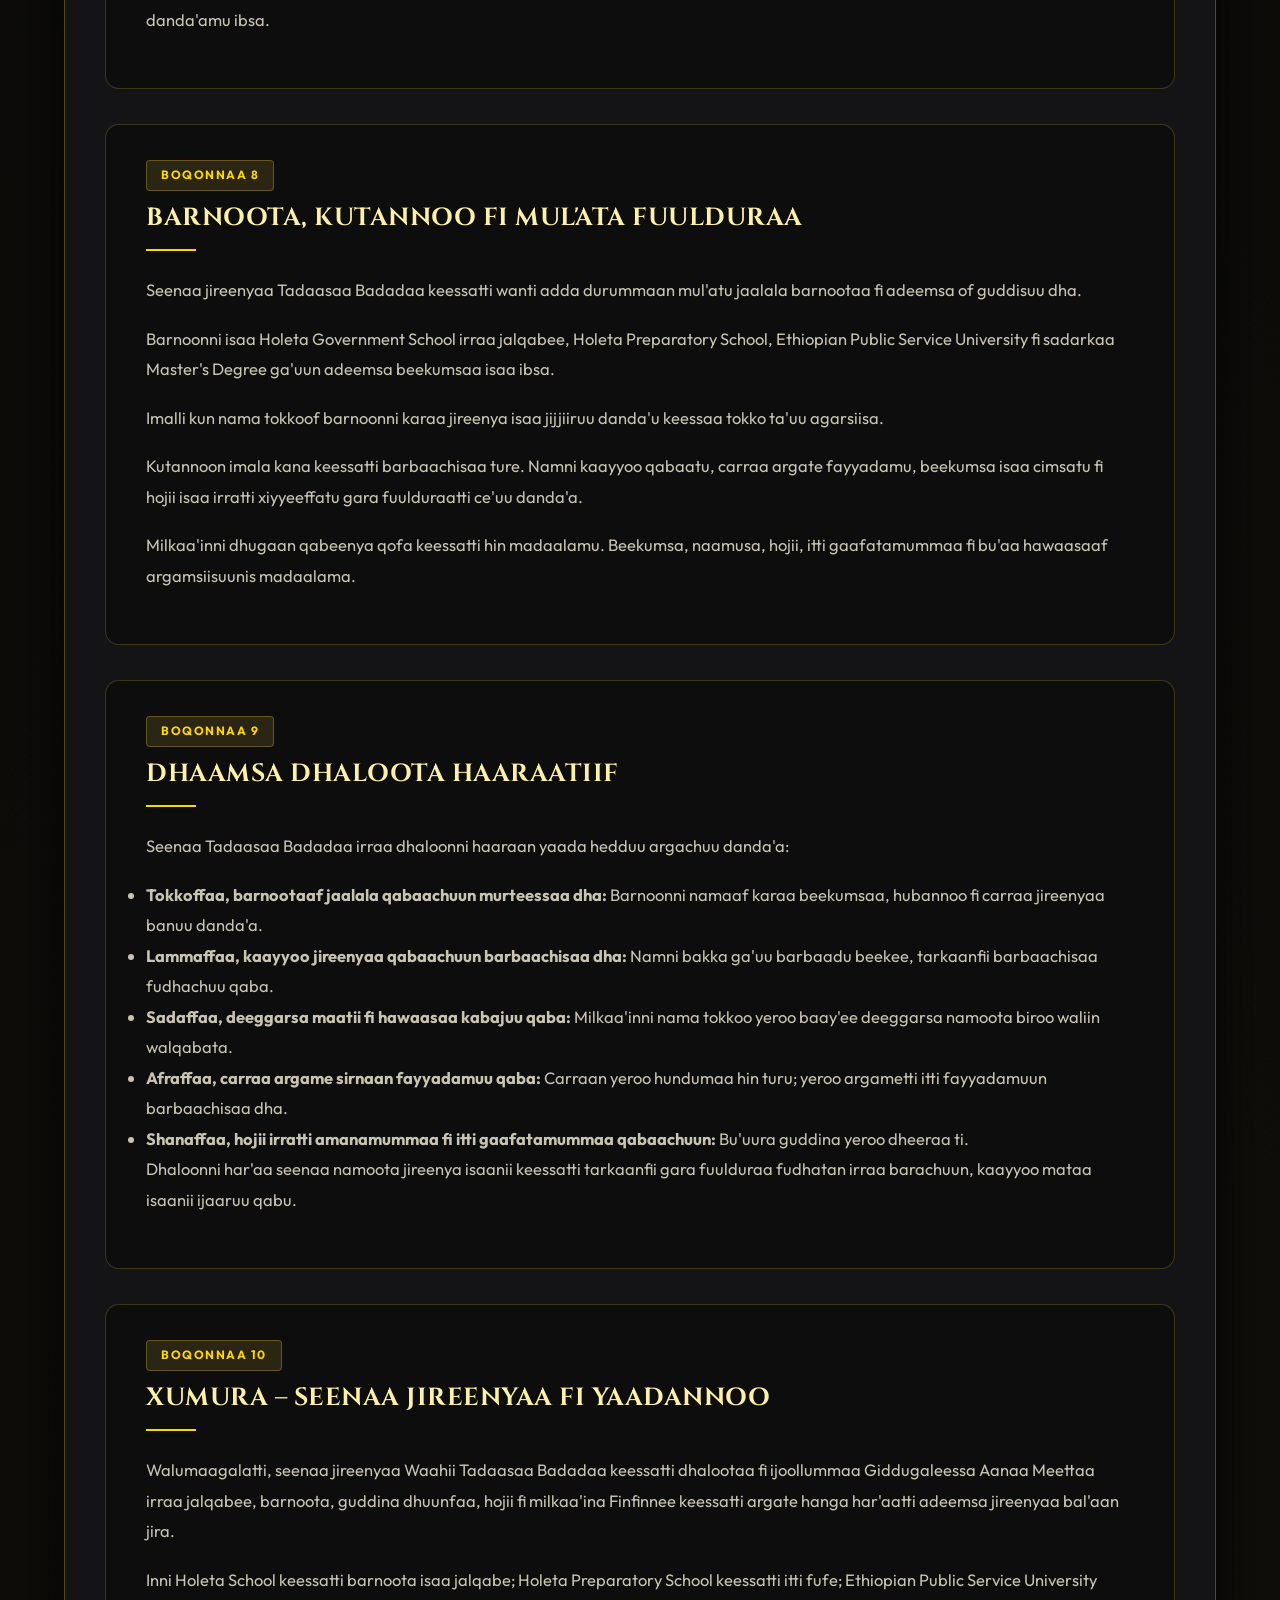
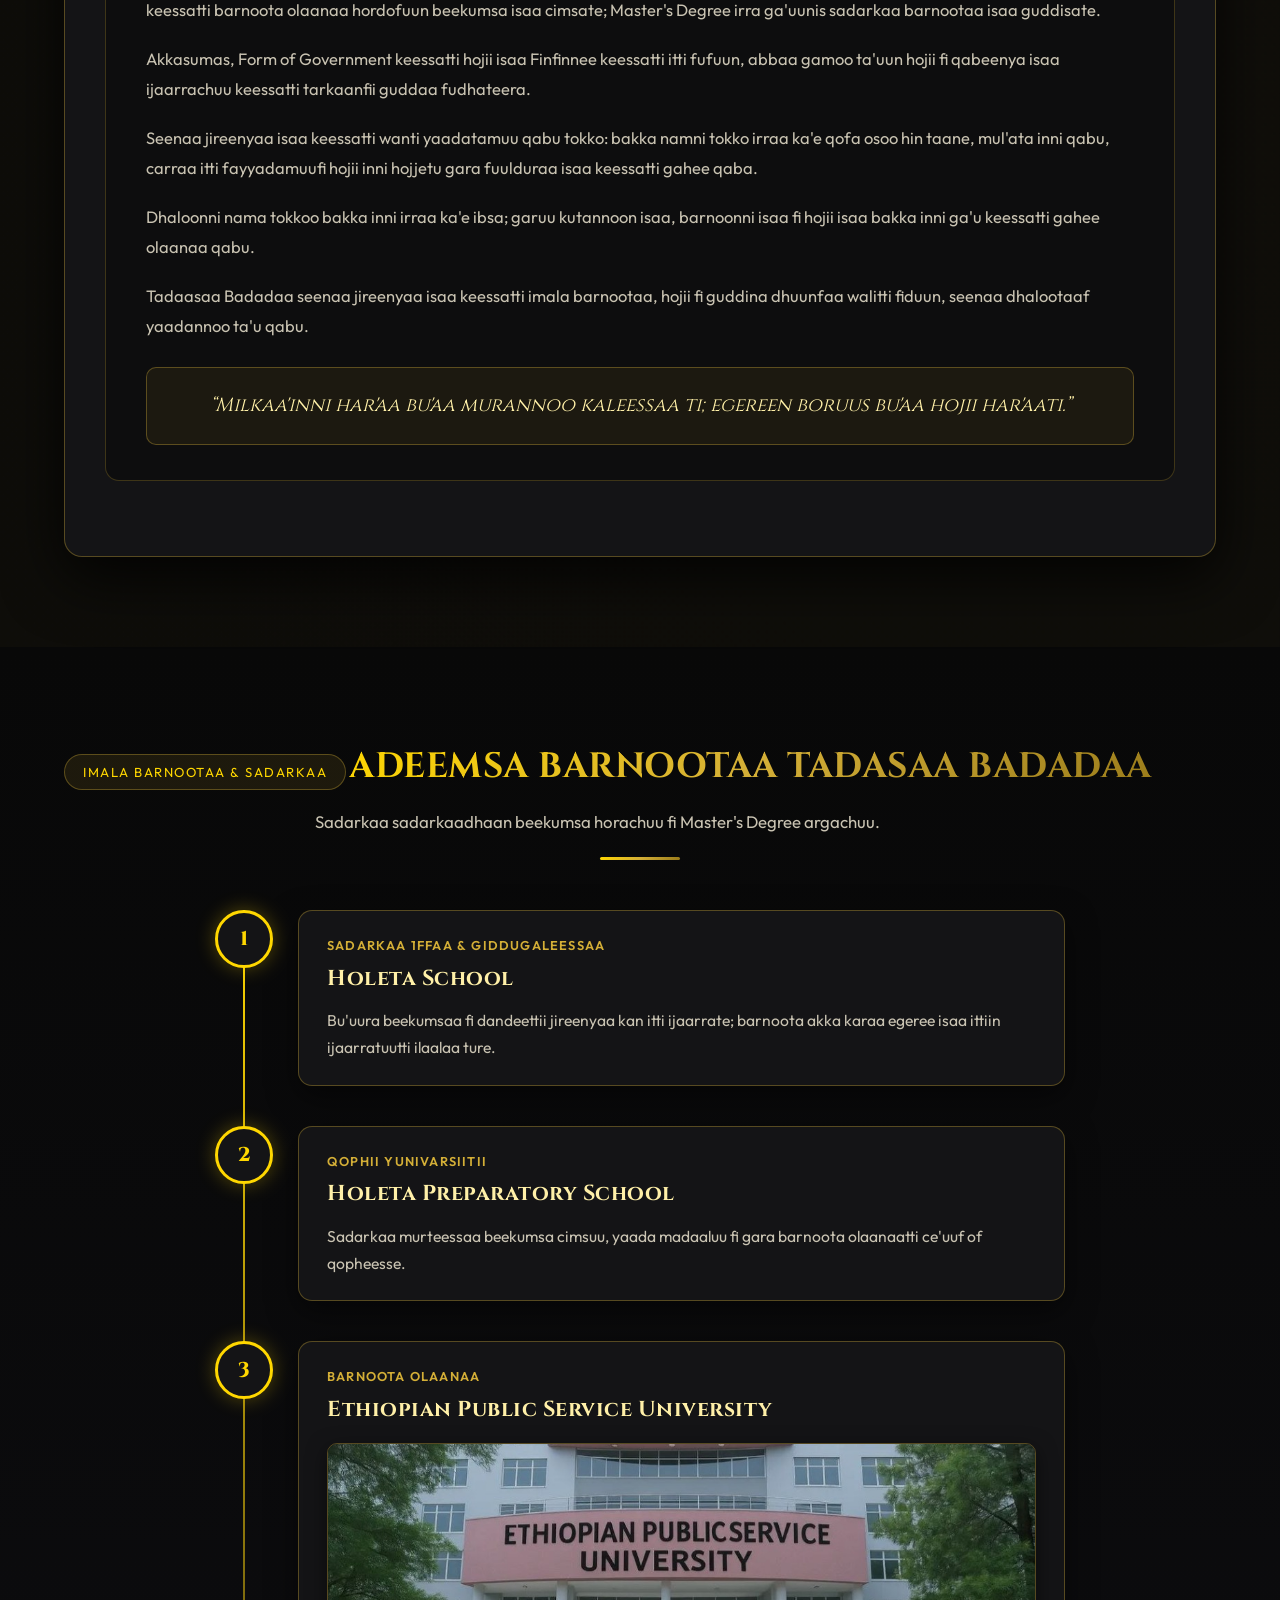
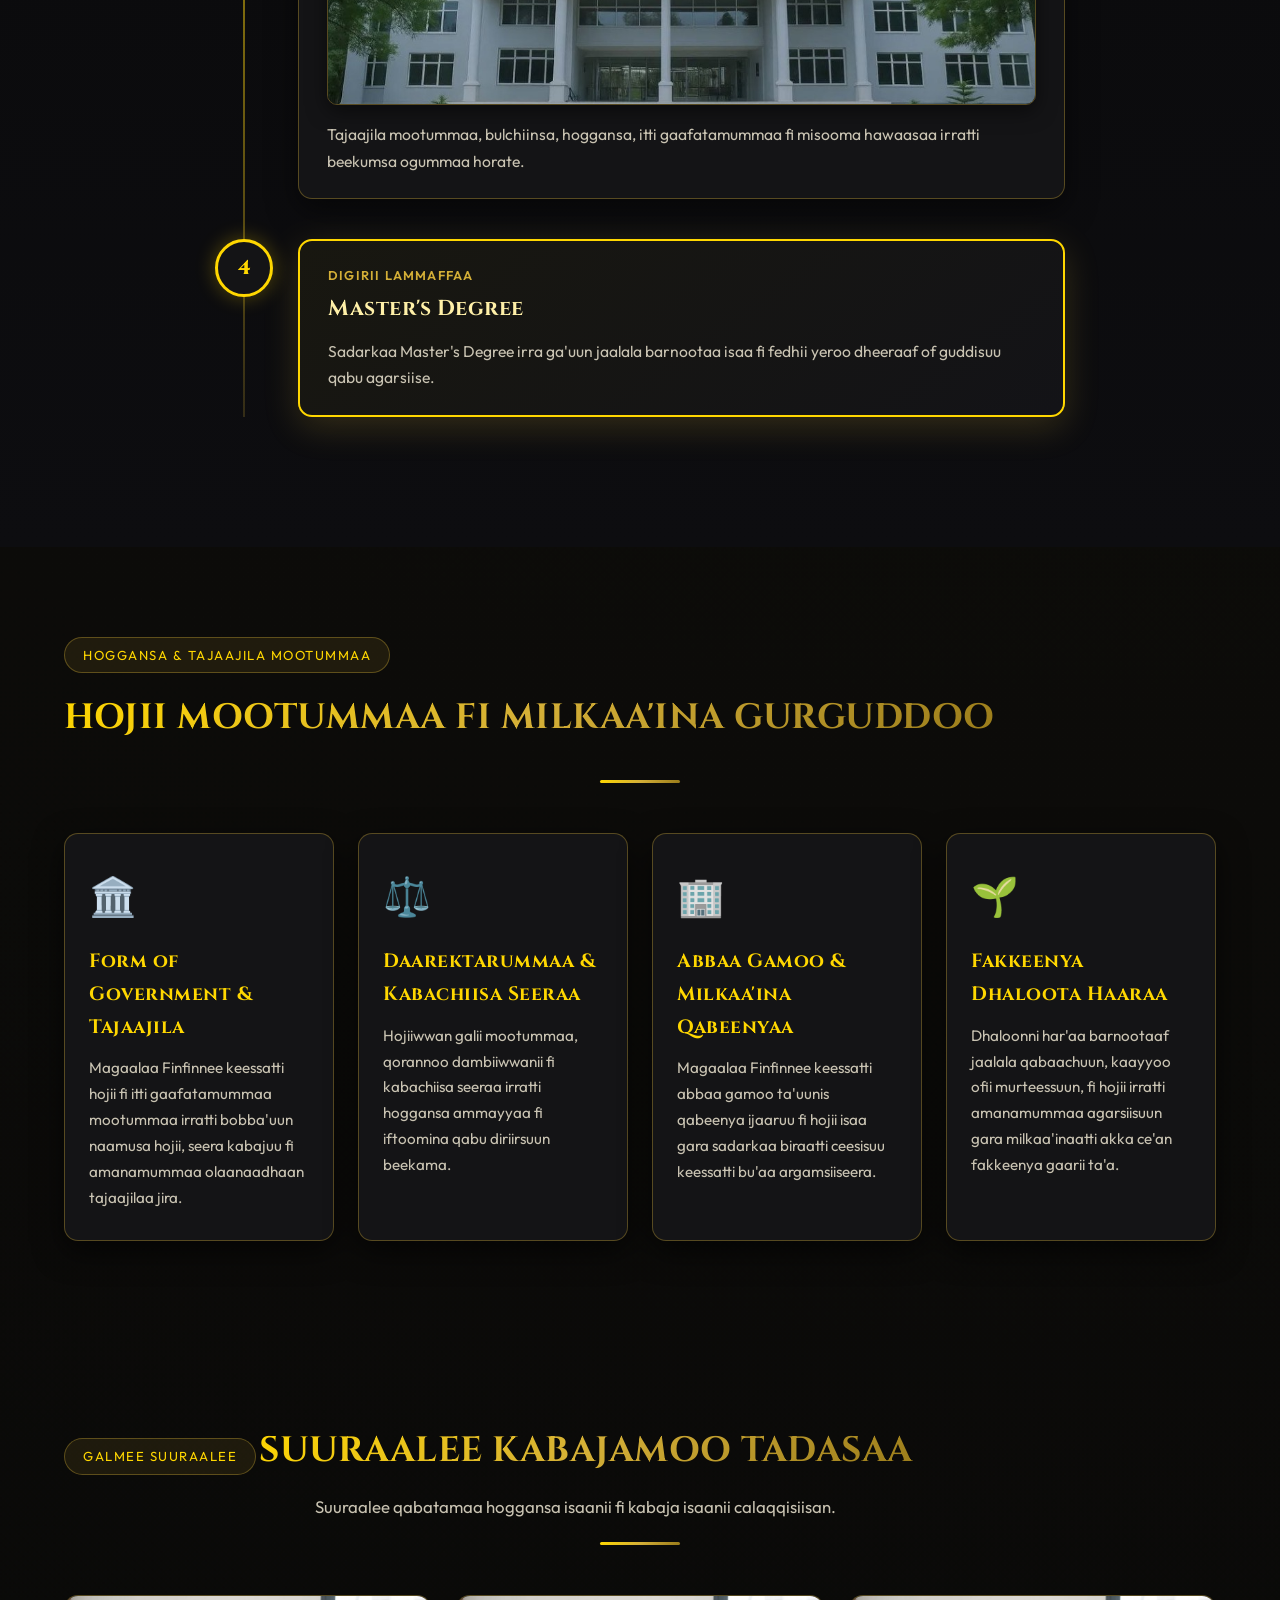
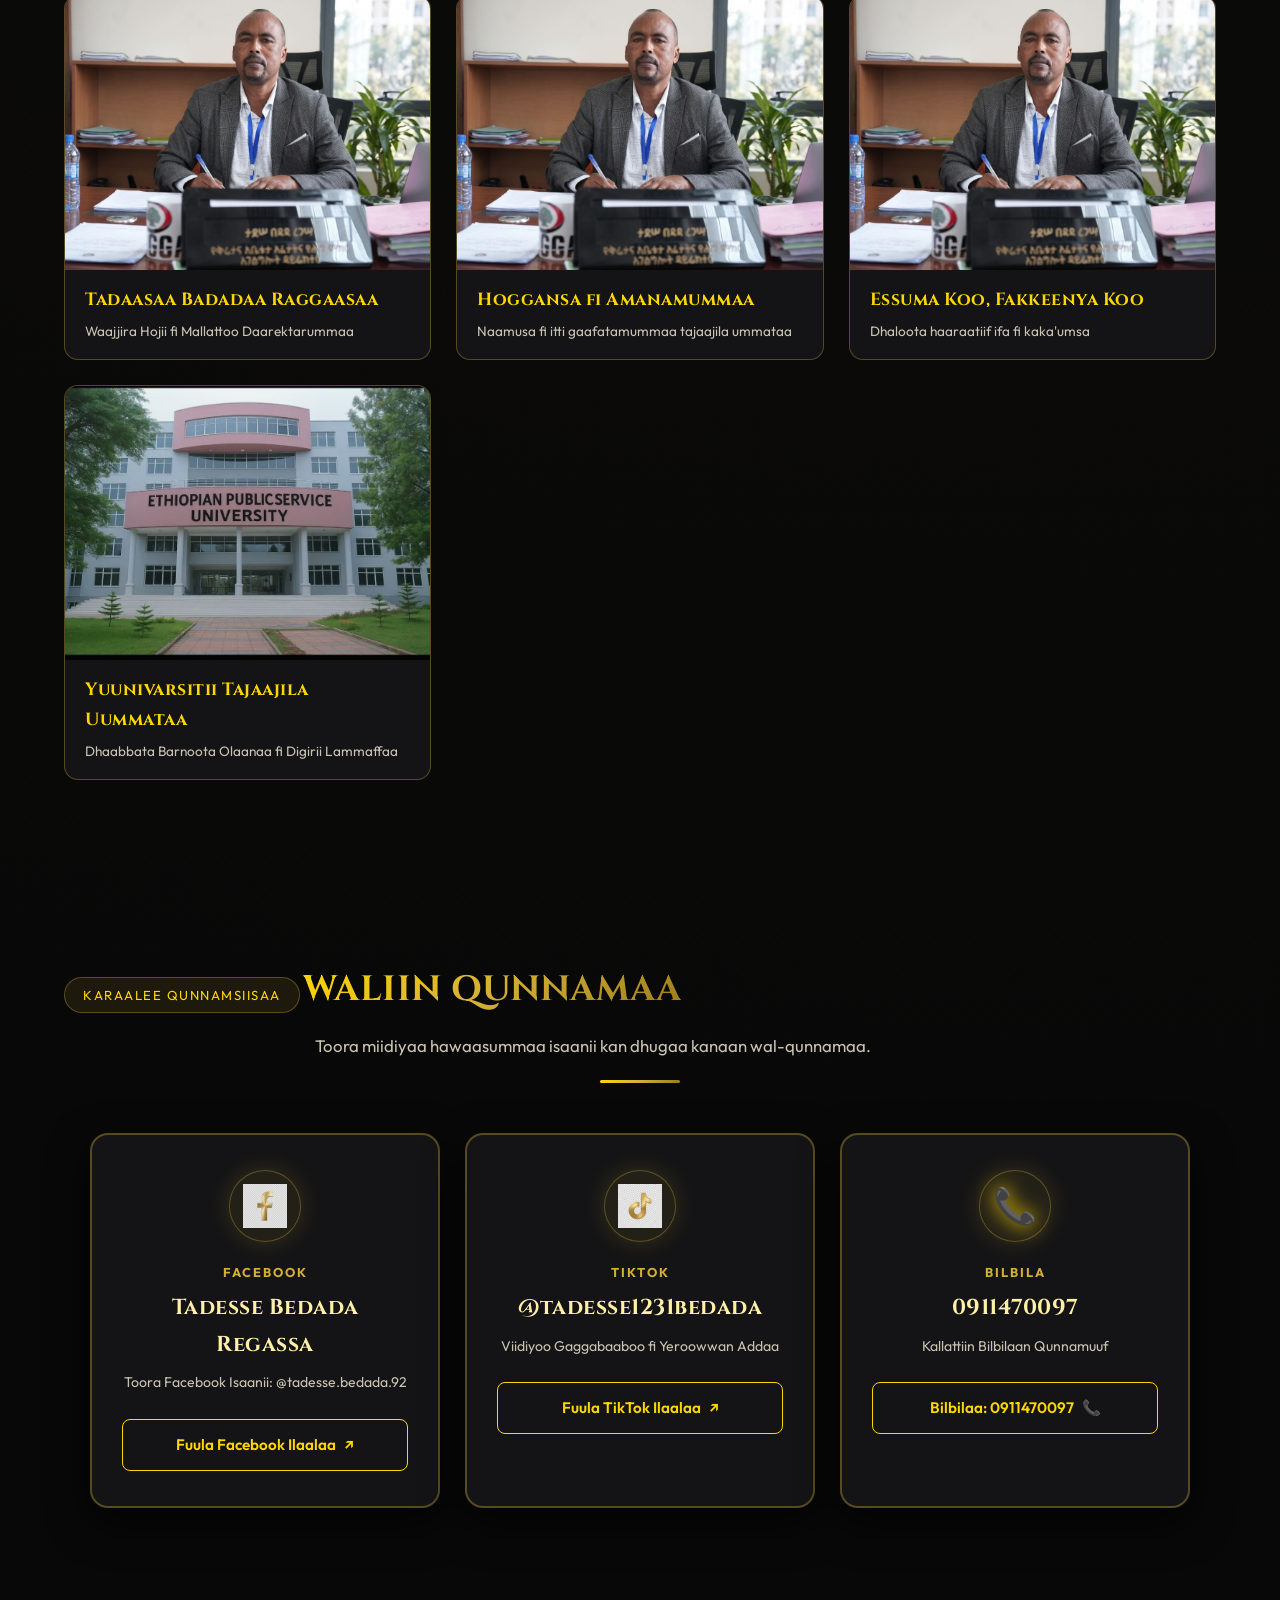
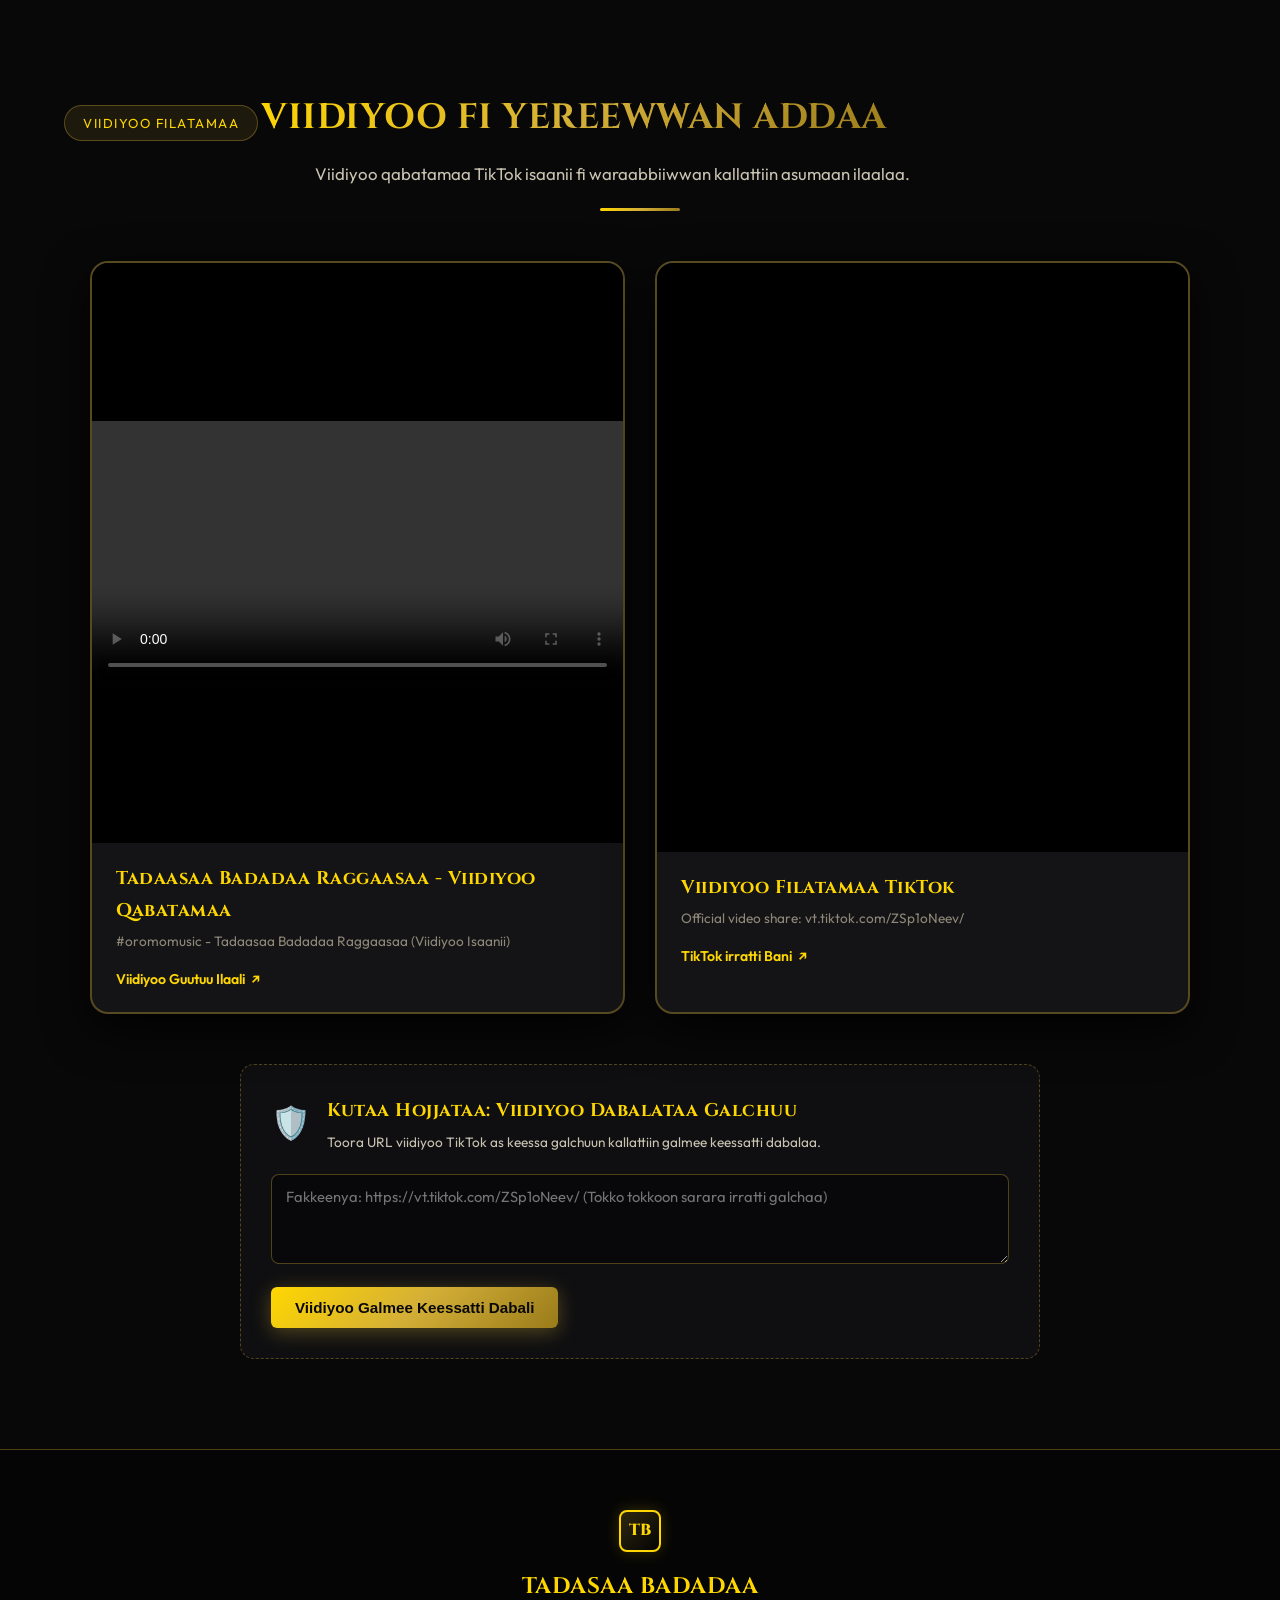
==== commit c58381af: "Position biography entry button at the top header and hero, keeping the rest of website untouched" ====
--- a/index.html
+++ b/index.html
@@ -52,6 +52,12 @@
       </div>
 
       <div class="nav-actions">
+        <!-- Top Biography Entry Button (Gara Gubbatti) -->
+        <a href="biography.html" class="btn btn-gold btn-biography-entry nav-top-bio-btn" title="Read His Biography">
+          <span class="bio-btn-icon">📖</span>
+          <span class="bio-btn-text" data-en="Read His Biography" data-om="Seenaa Isaa Dubbisi" data-am="የህይወት ታሪኩን ያንብቡ">Seenaa Isaa Dubbisi</span>
+        </a>
+
         <!-- Language Switcher -->
         <div class="lang-switch-box" role="group" aria-label="Language Selector">
           <button id="langBtnOm" class="lang-btn active" onclick="setLanguage('om')" title="Afaan Oromoo">
@@ -1103,29 +1109,6 @@
       </div>
     </section>
 
-    <!-- BOTTOM SECTION: COMPLETE BIOGRAPHY CTA -->
-    <section class="bottom-biography-cta-section section-padding">
-      <div class="container text-center">
-        <span class="gold-pill" data-en="Complete Memorial Archive" data-om="Galmee Seenaa Guutuu">Galmee Seenaa Guutuu</span>
-        <h2 class="section-title gold-gradient-text" data-en="READ THE COMPLETE BIOGRAPHY"
-          data-om="SEENAA JIREENYAA GUUTUU DUBBISI">
-          SEENAA JIREENYAA GUUTUU DUBBISI
-        </h2>
-        <p class="section-subtitle"
-          data-en="Discover his full life story across 10 chapters, educational pathway, archival photographs, and lifetime achievements."
-          data-om="Seenaa jireenyaa qabatamaa, boqonnaalee 10, suuraalee, imala barnootaa fi milkaa'ina isaanii guutuu asitti argattu.">
-          Seenaa jireenyaa qabatamaa, boqonnaalee 10, suuraalee, imala barnootaa fi milkaa'ina isaanii guutuu asitti argattu.
-        </p>
-        <div class="bottom-cta-btn-wrapper">
-          <a href="biography.html" class="btn btn-gold btn-biography-entry btn-bottom-cta" title="Read His Biography">
-            <span class="bio-btn-icon">📖</span>
-            <span class="bio-btn-text" data-en="Read His Biography" data-om="Seenaa Isaa Dubbisi" data-am="የህይወት ታሪኩን ያንብቡ">Seenaa Isaa Dubbisi</span>
-            <span class="btn-arrow">→</span>
-          </a>
-        </div>
-      </div>
-    </section>
-
   </main>
 
   <!-- Fullscreen Lightbox Modal -->
@@ -1155,14 +1138,6 @@
         <a href="#connect" data-en="Connect" data-om="Wal-Qunnamaa">Wal-Qunnamaa</a>
       </div>
 
-      <div class="footer-bottom-btn-box">
-        <a href="biography.html" class="btn btn-gold btn-biography-entry footer-bio-btn" title="Read His Biography">
-          <span class="bio-btn-icon">📖</span>
-          <span class="bio-btn-text" data-en="Read His Biography" data-om="Seenaa Isaa Dubbisi" data-am="የህይወት ታሪኩን ያንብቡ">Seenaa Isaa Dubbisi</span>
-          <span class="btn-arrow">→</span>
-        </a>
-      </div>
-
       <div class="footer-bottom">
         <p>&copy; 2026 Tadaasaa Badadaa. Qophiin kun jaalala fi kabaja guddaadhaan ilmaa keessan Chala Warku tiin
           qindaa'e.</p>
@@ -1172,15 +1147,6 @@
     </div>
   </footer>
 
-  <!-- Floating Bottom Biography Button (Sticky for Mobile & Desktop) -->
-  <div class="floating-bottom-bar" id="floatingBottomBar">
-    <a href="biography.html" class="btn btn-gold btn-biography-entry floating-bio-btn" id="floatingBioBtn" title="Read His Biography">
-      <span class="bio-btn-icon">📖</span>
-      <span class="bio-btn-text" data-en="Read His Biography" data-om="Seenaa Isaa Dubbisi" data-am="የህይወት ታሪኩን ያንብቡ">Seenaa Isaa Dubbisi</span>
-      <span class="btn-arrow">→</span>
-    </a>
-  </div>
-
   <!-- Translation System & Logic Scripts -->
   <script src="translations.js"></script>
   <script src="script.js"></script>
--- a/style.css
+++ b/style.css
@@ -1761,78 +1761,36 @@
   }
 }
 
-/* ==================== FLOATING BOTTOM BUTTON BAR ==================== */
-
-.floating-bottom-bar {
-  position: fixed;
-  bottom: 22px;
-  left: 50%;
-  transform: translateX(-50%) translateY(100px);
-  opacity: 0;
-  pointer-events: none;
-  z-index: 999;
-  display: flex;
-  align-items: center;
-  justify-content: center;
-  transition: all 0.4s cubic-bezier(0.16, 1, 0.3, 1);
-  filter: drop-shadow(0 10px 30px rgba(0, 0, 0, 0.7));
-}
-
-.floating-bottom-bar.visible {
-  transform: translateX(-50%) translateY(0);
-  opacity: 1;
-  pointer-events: auto;
-}
-
-.floating-bottom-bar .floating-bio-btn {
-  padding: 14px 28px;
-  font-size: 1.02rem;
+/* Top Navigation Biography Button (Gara Gubbatti) */
+.nav-top-bio-btn {
+  padding: 8px 18px;
+  font-size: 0.85rem;
   border-radius: 50px;
-  box-shadow: 0 6px 26px rgba(212, 175, 55, 0.5), inset 0 1px 0 rgba(255, 255, 255, 0.5);
-  backdrop-filter: blur(8px);
-}
-
-.floating-bottom-bar .floating-bio-btn:hover {
-  transform: translateY(-4px) scale(1.04);
-  box-shadow: 0 10px 35px rgba(255, 215, 0, 0.75), inset 0 1px 0 rgba(255, 255, 255, 0.7);
-}
-
-/* Bottom Biography CTA Section */
-.bottom-biography-cta-section {
-  padding: 85px 0 75px;
-  position: relative;
-  border-top: 1px solid var(--gold-border);
-  background: radial-gradient(circle at 50% 50%, rgba(212, 175, 55, 0.09) 0%, transparent 70%);
-}
-
-.bottom-cta-btn-wrapper {
-  margin-top: 28px;
-  display: flex;
-  justify-content: center;
-}
-
-.btn-bottom-cta {
-  font-size: 1.1rem;
-  padding: 15px 36px;
-  border-radius: 8px;
-}
-
-.footer-bottom-btn-box {
-  margin: 18px 0;
-  display: flex;
-  justify-content: center;
-}
-
-@media (max-width: 600px) {
-  .floating-bottom-bar {
-    bottom: 14px;
-    width: 92%;
-    max-width: 380px;
-  }
-  .floating-bottom-bar .floating-bio-btn {
-    width: 100%;
-    justify-content: center;
-    padding: 13px 20px;
+  white-space: nowrap;
+  letter-spacing: 0.3px;
+  box-shadow: 0 3px 15px rgba(212, 175, 55, 0.4);
+}
+
+.nav-top-bio-btn:hover {
+  transform: translateY(-2px) scale(1.03);
+  box-shadow: 0 6px 22px rgba(255, 215, 0, 0.65);
+}
+
+@media (max-width: 992px) {
+  .nav-top-bio-btn {
+    padding: 7px 13px;
+    font-size: 0.78rem;
+    gap: 6px;
+  }
+}
+
+@media (max-width: 640px) {
+  .nav-top-bio-btn {
+    padding: 6px 10px;
+    font-size: 0.74rem;
+    gap: 5px;
+  }
+  .nav-top-bio-btn .bio-btn-icon {
     font-size: 0.95rem;
   }
 }
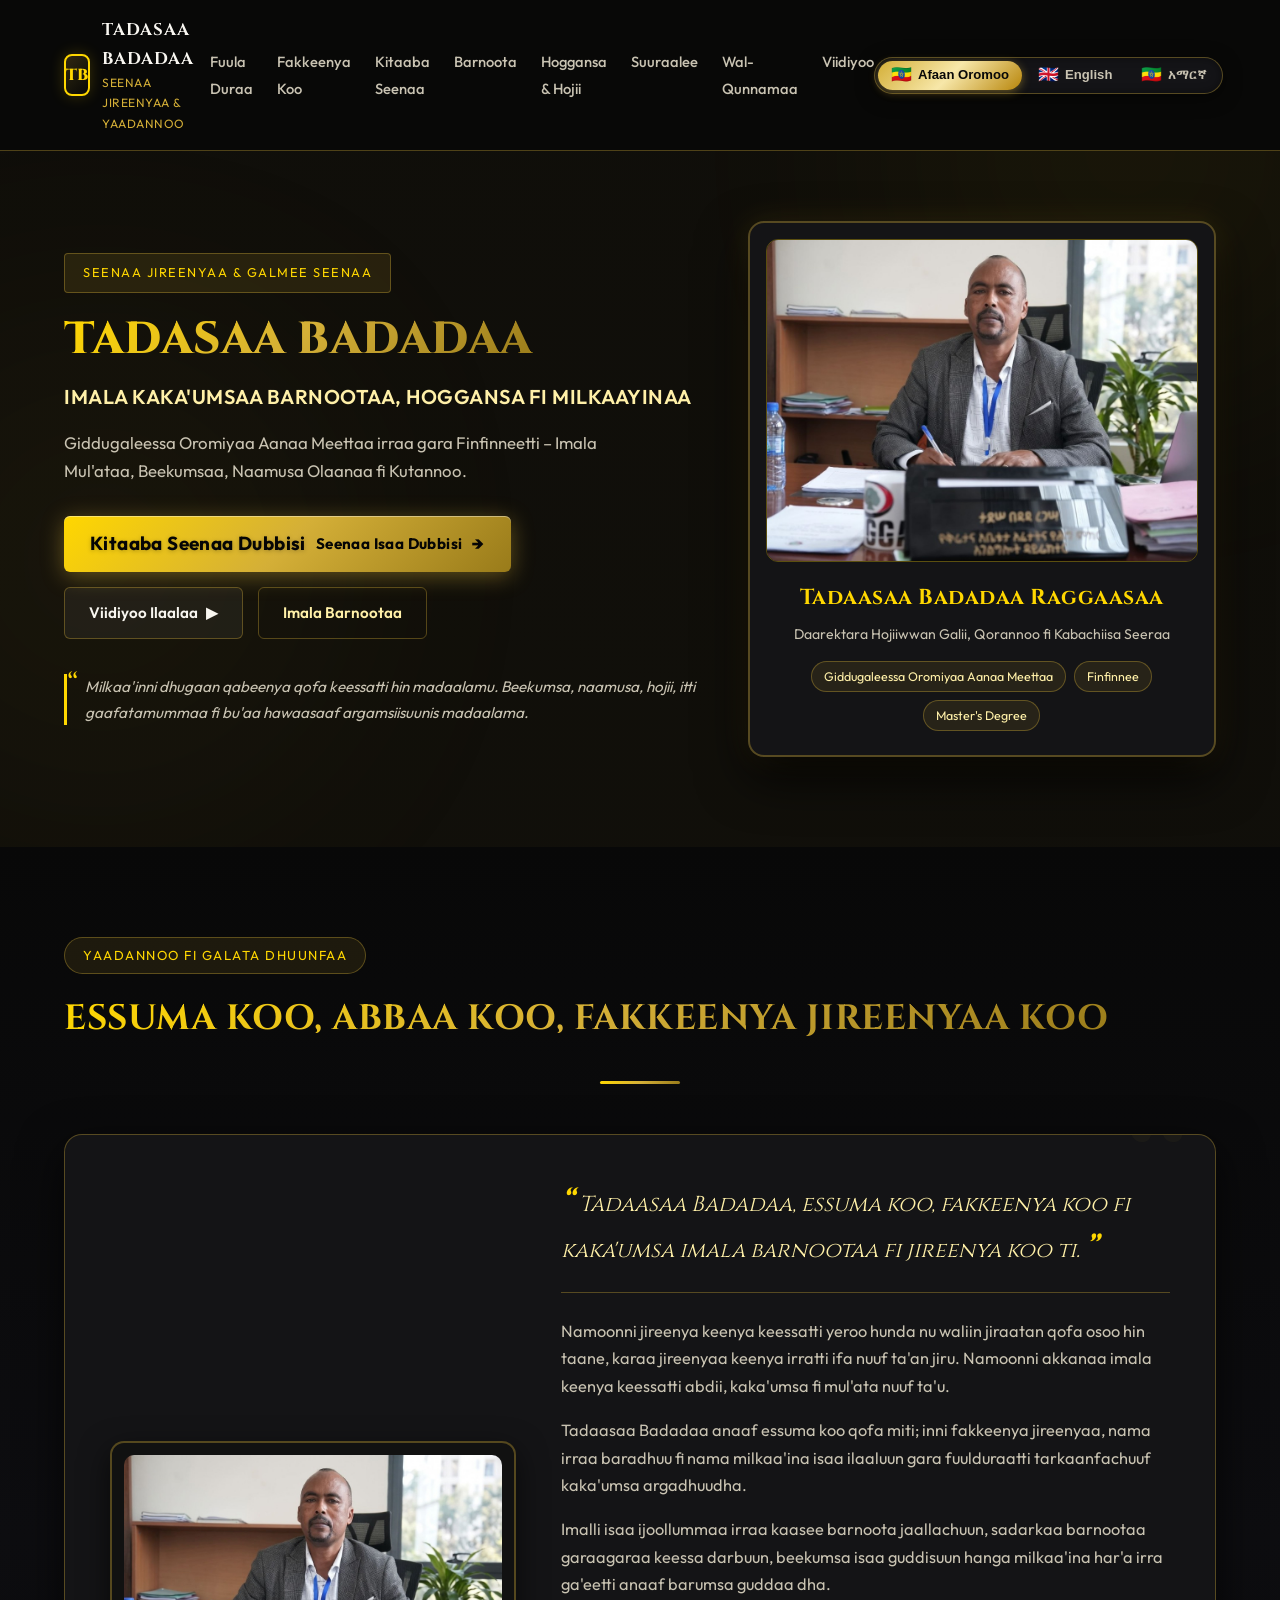
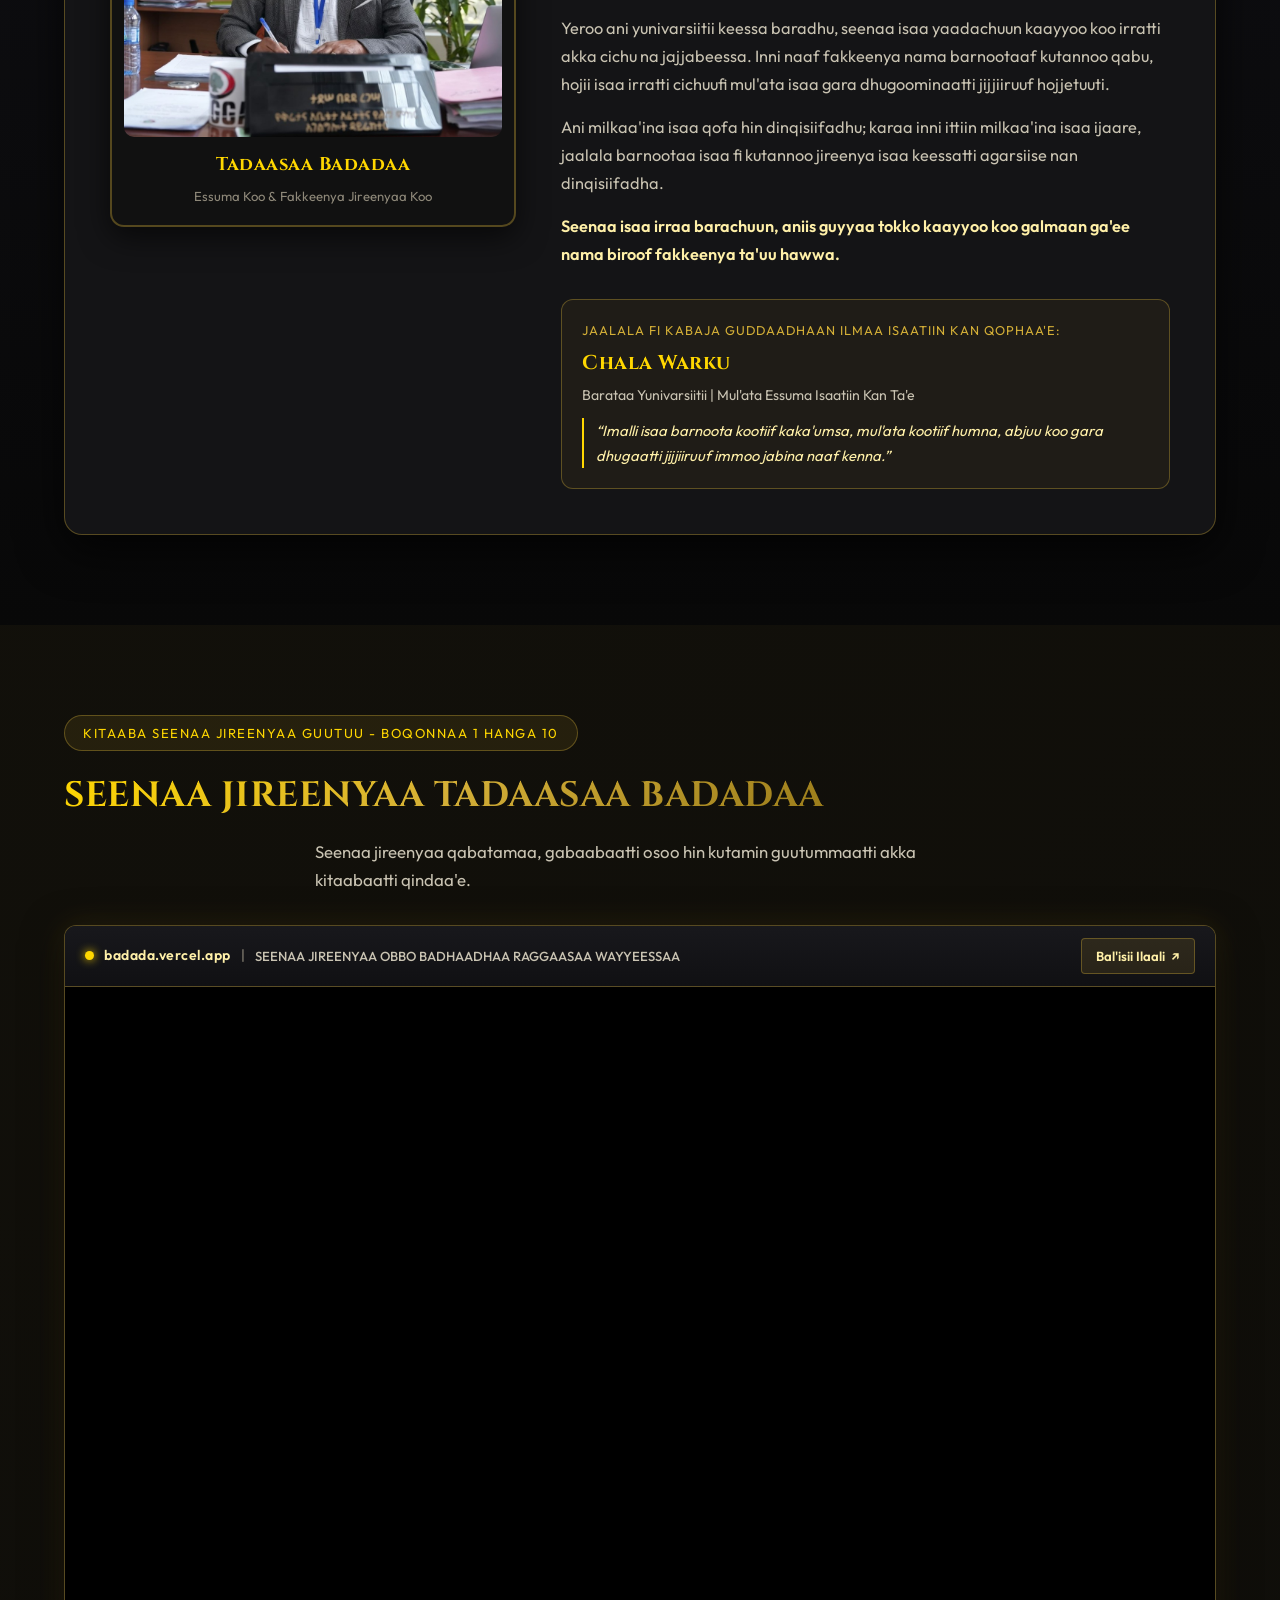
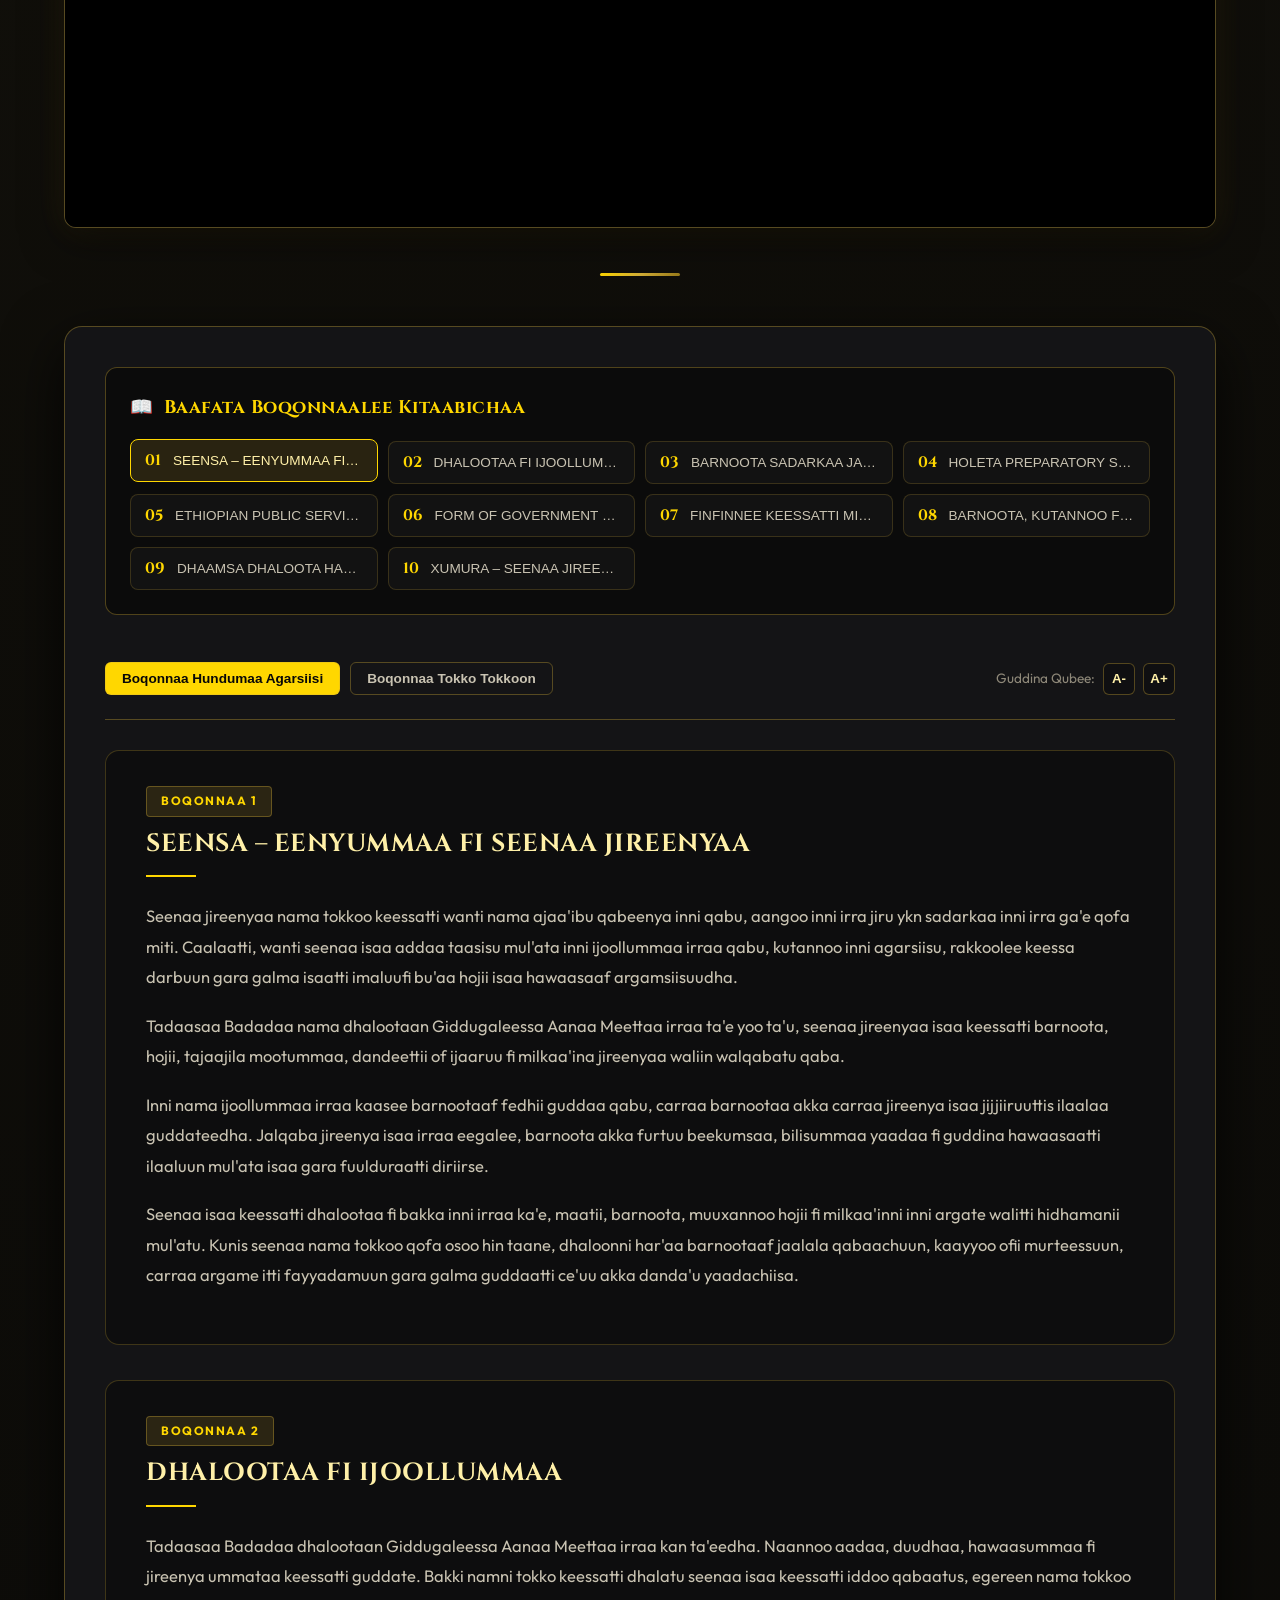
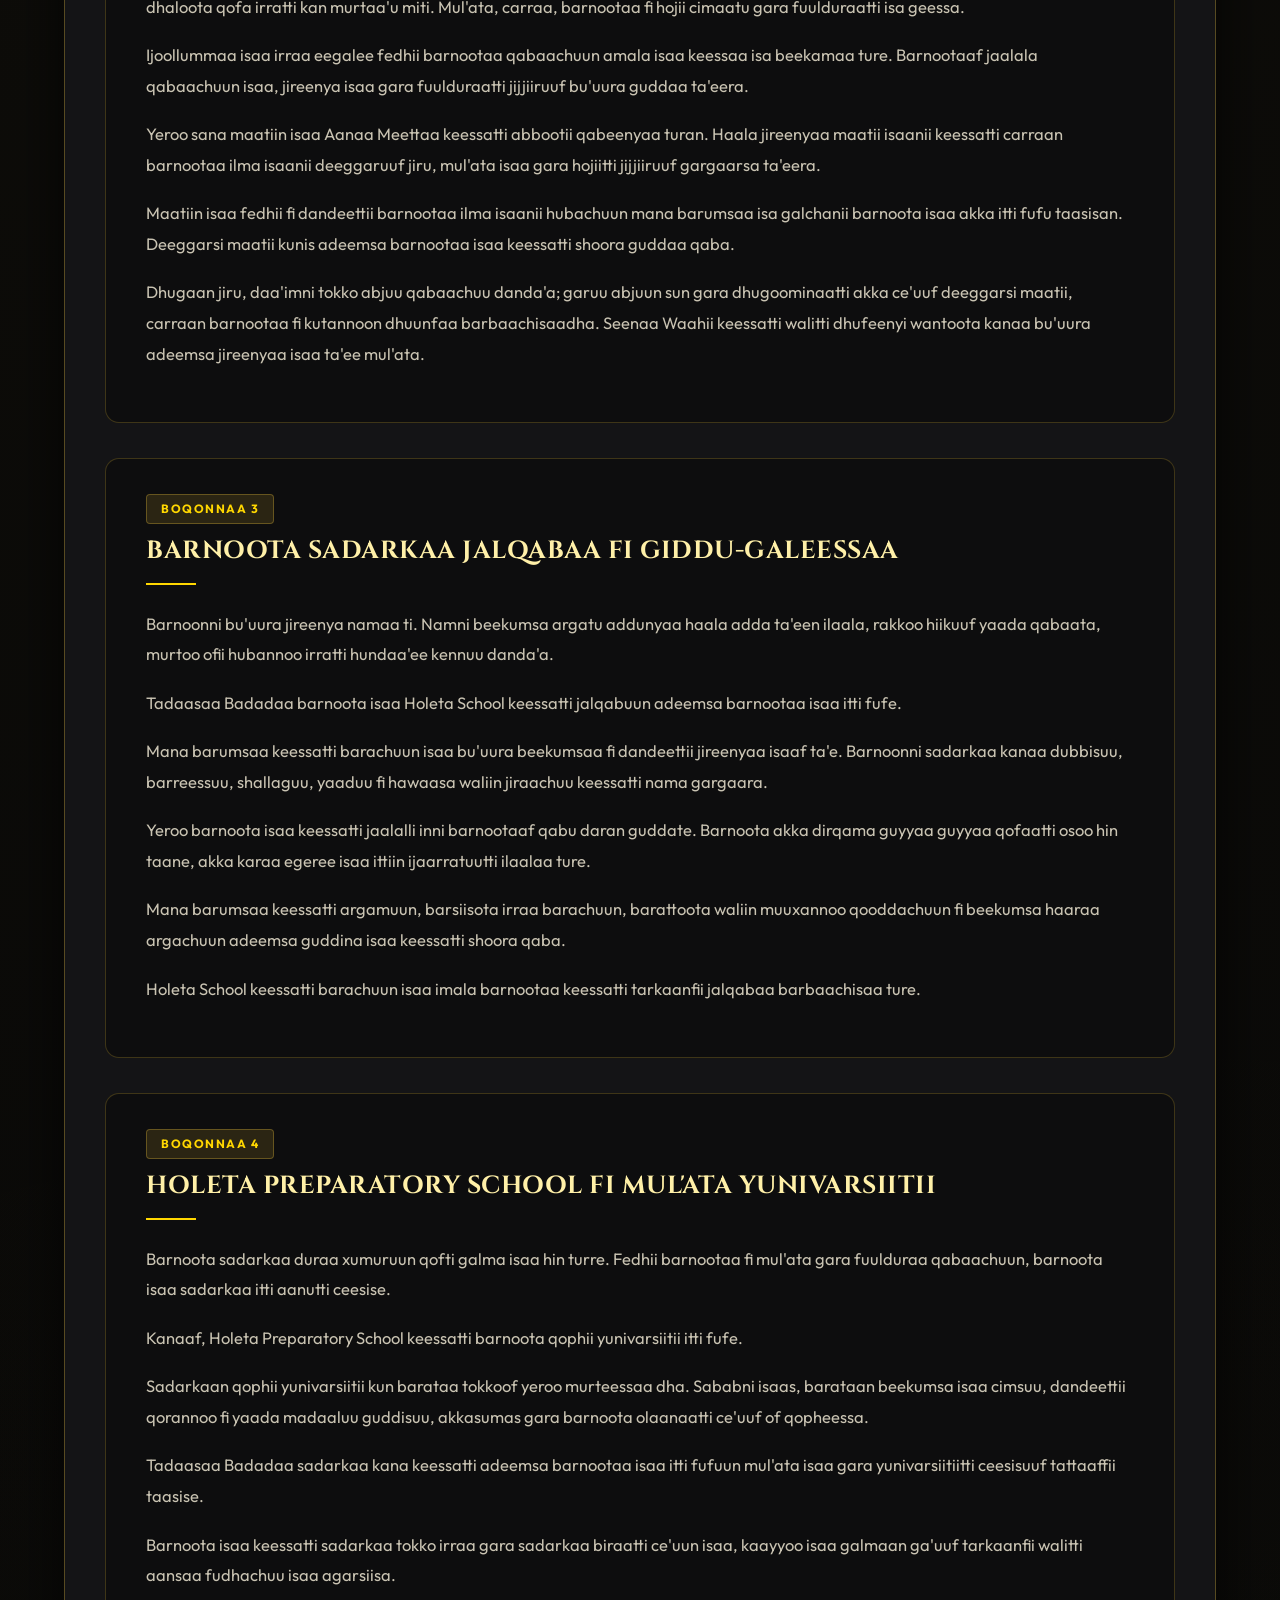
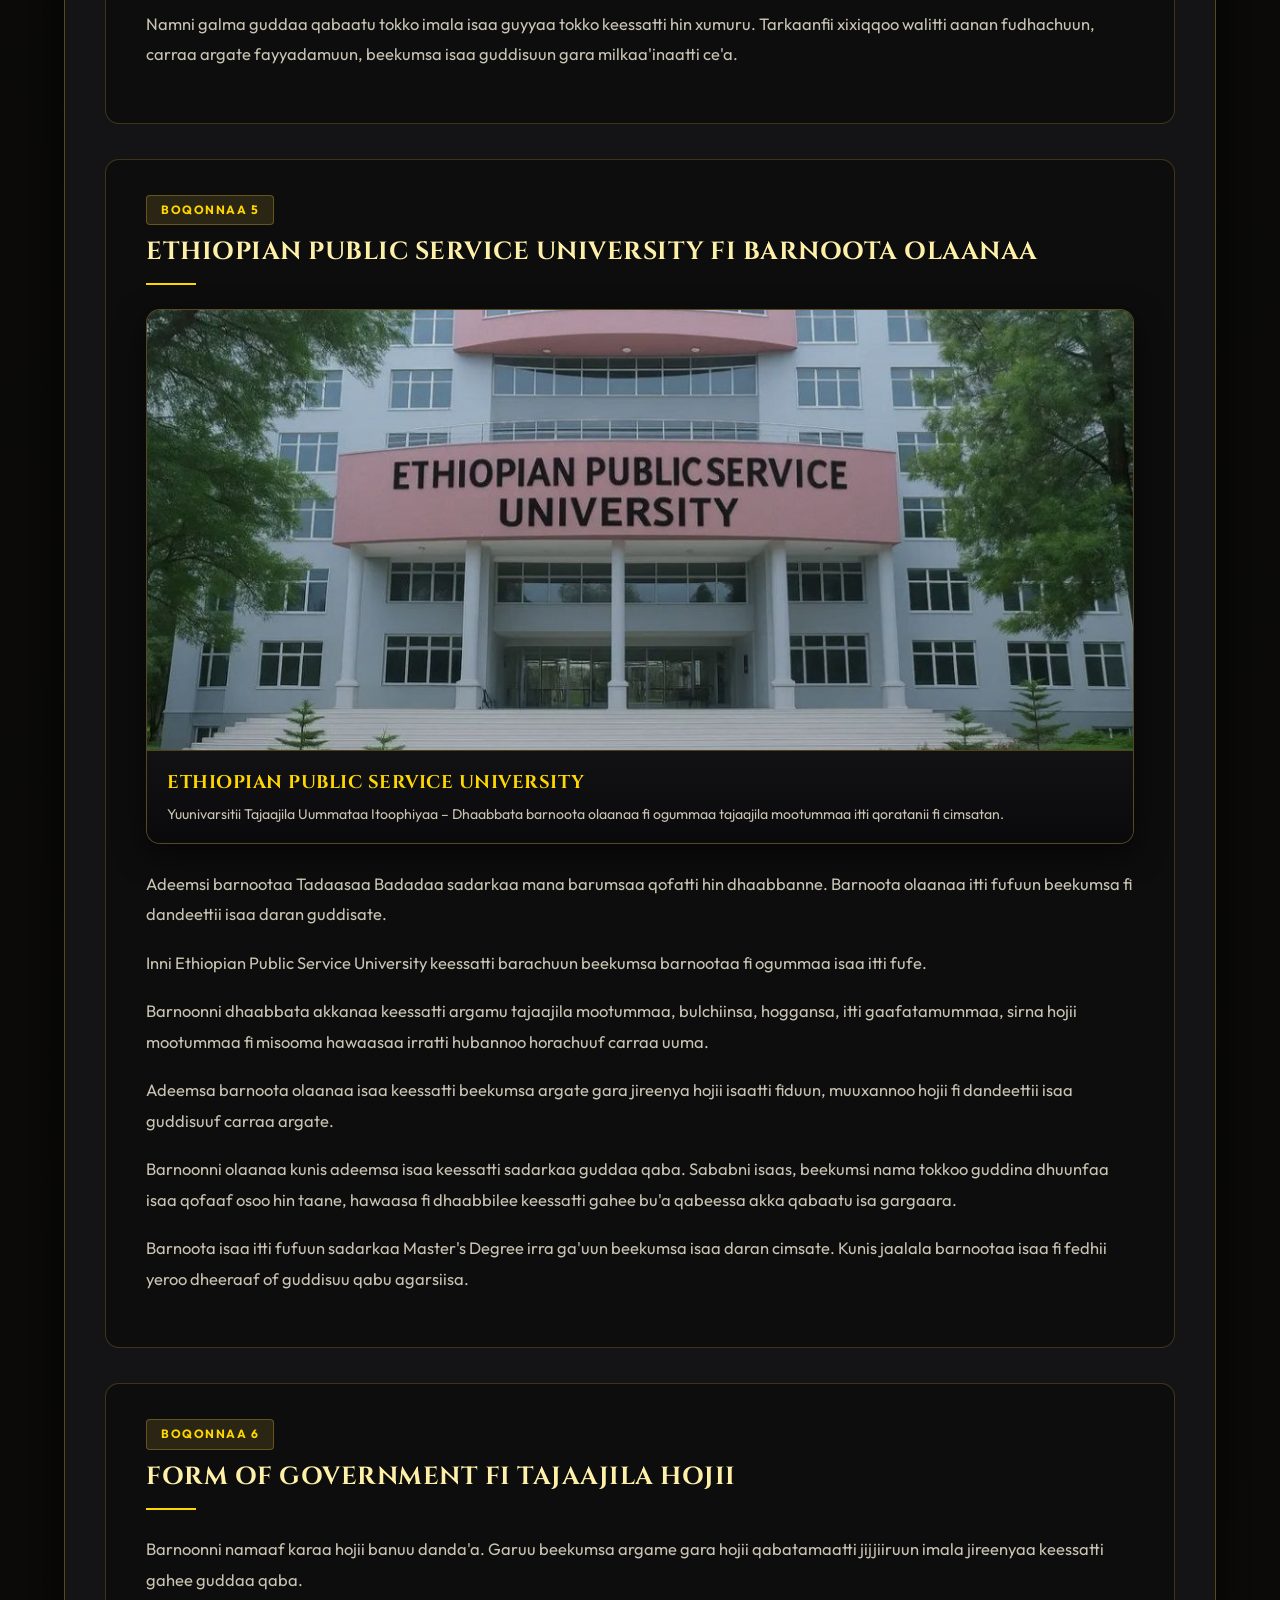
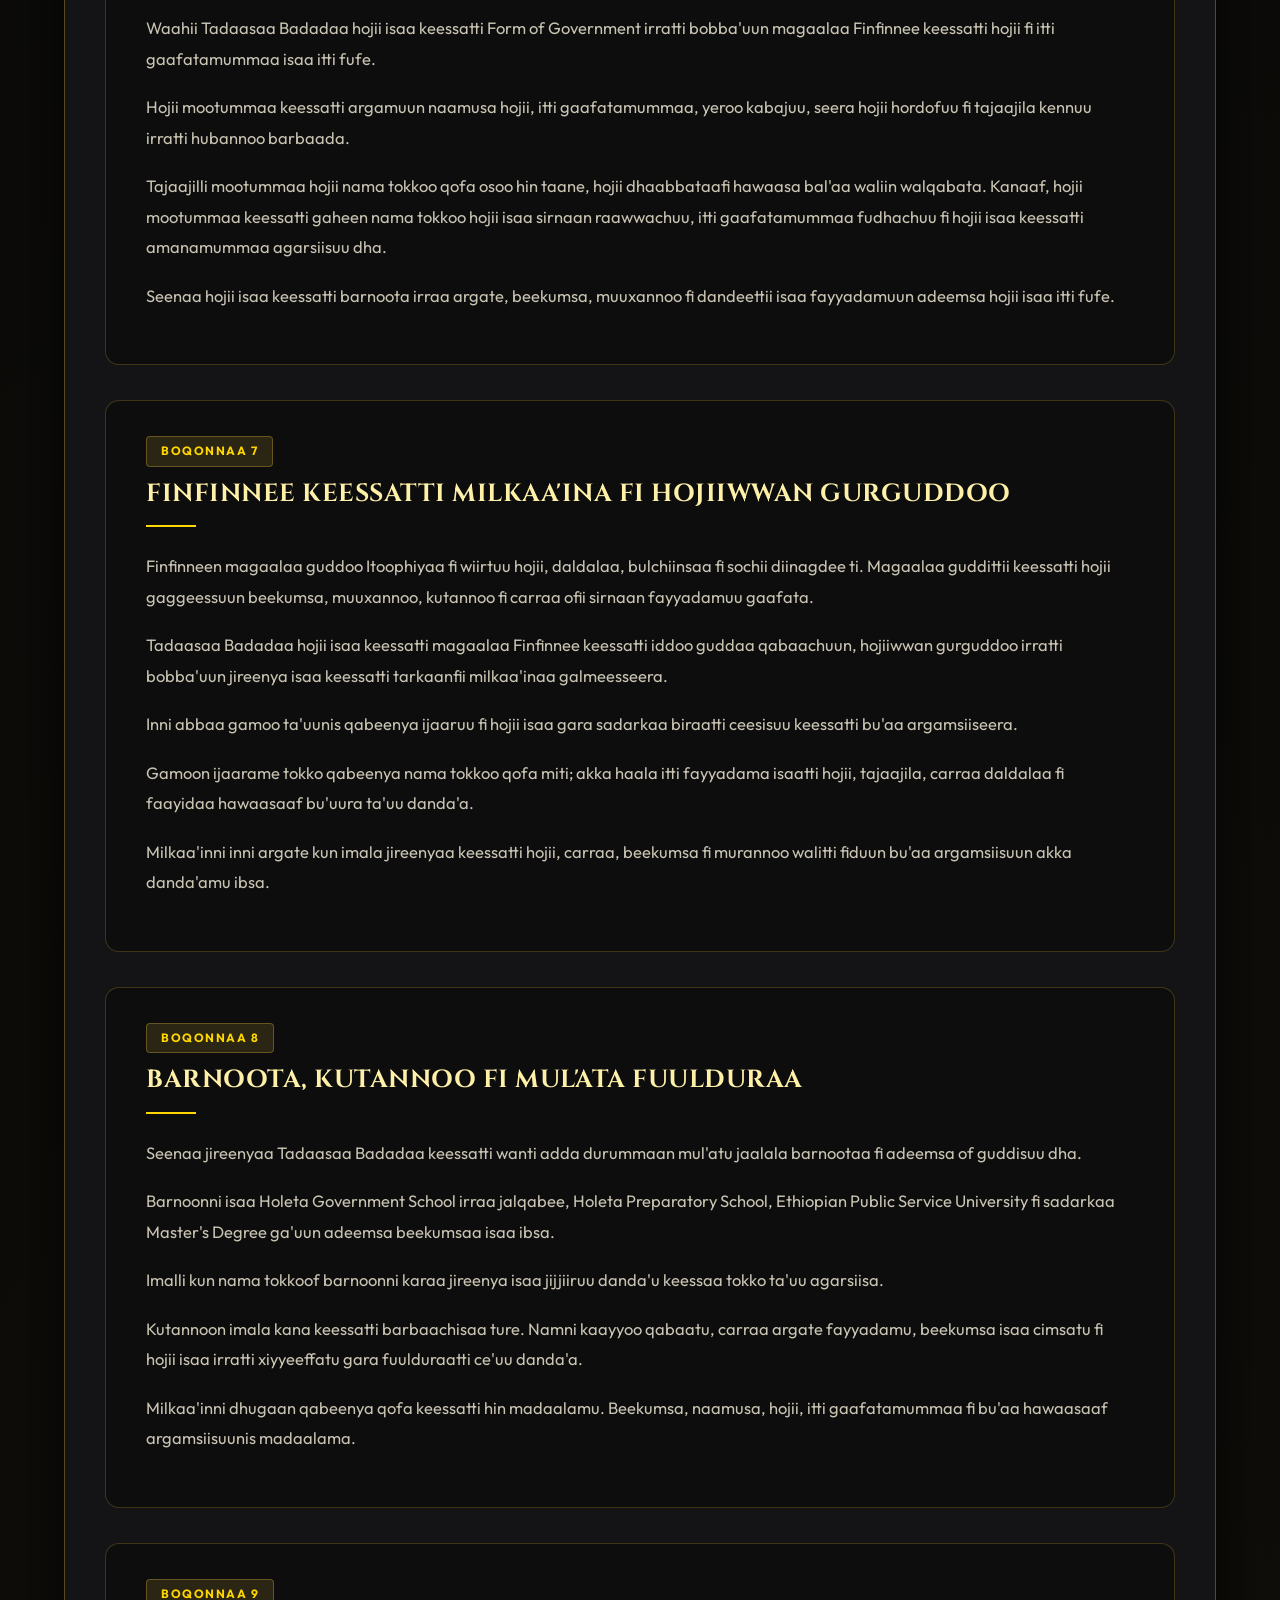
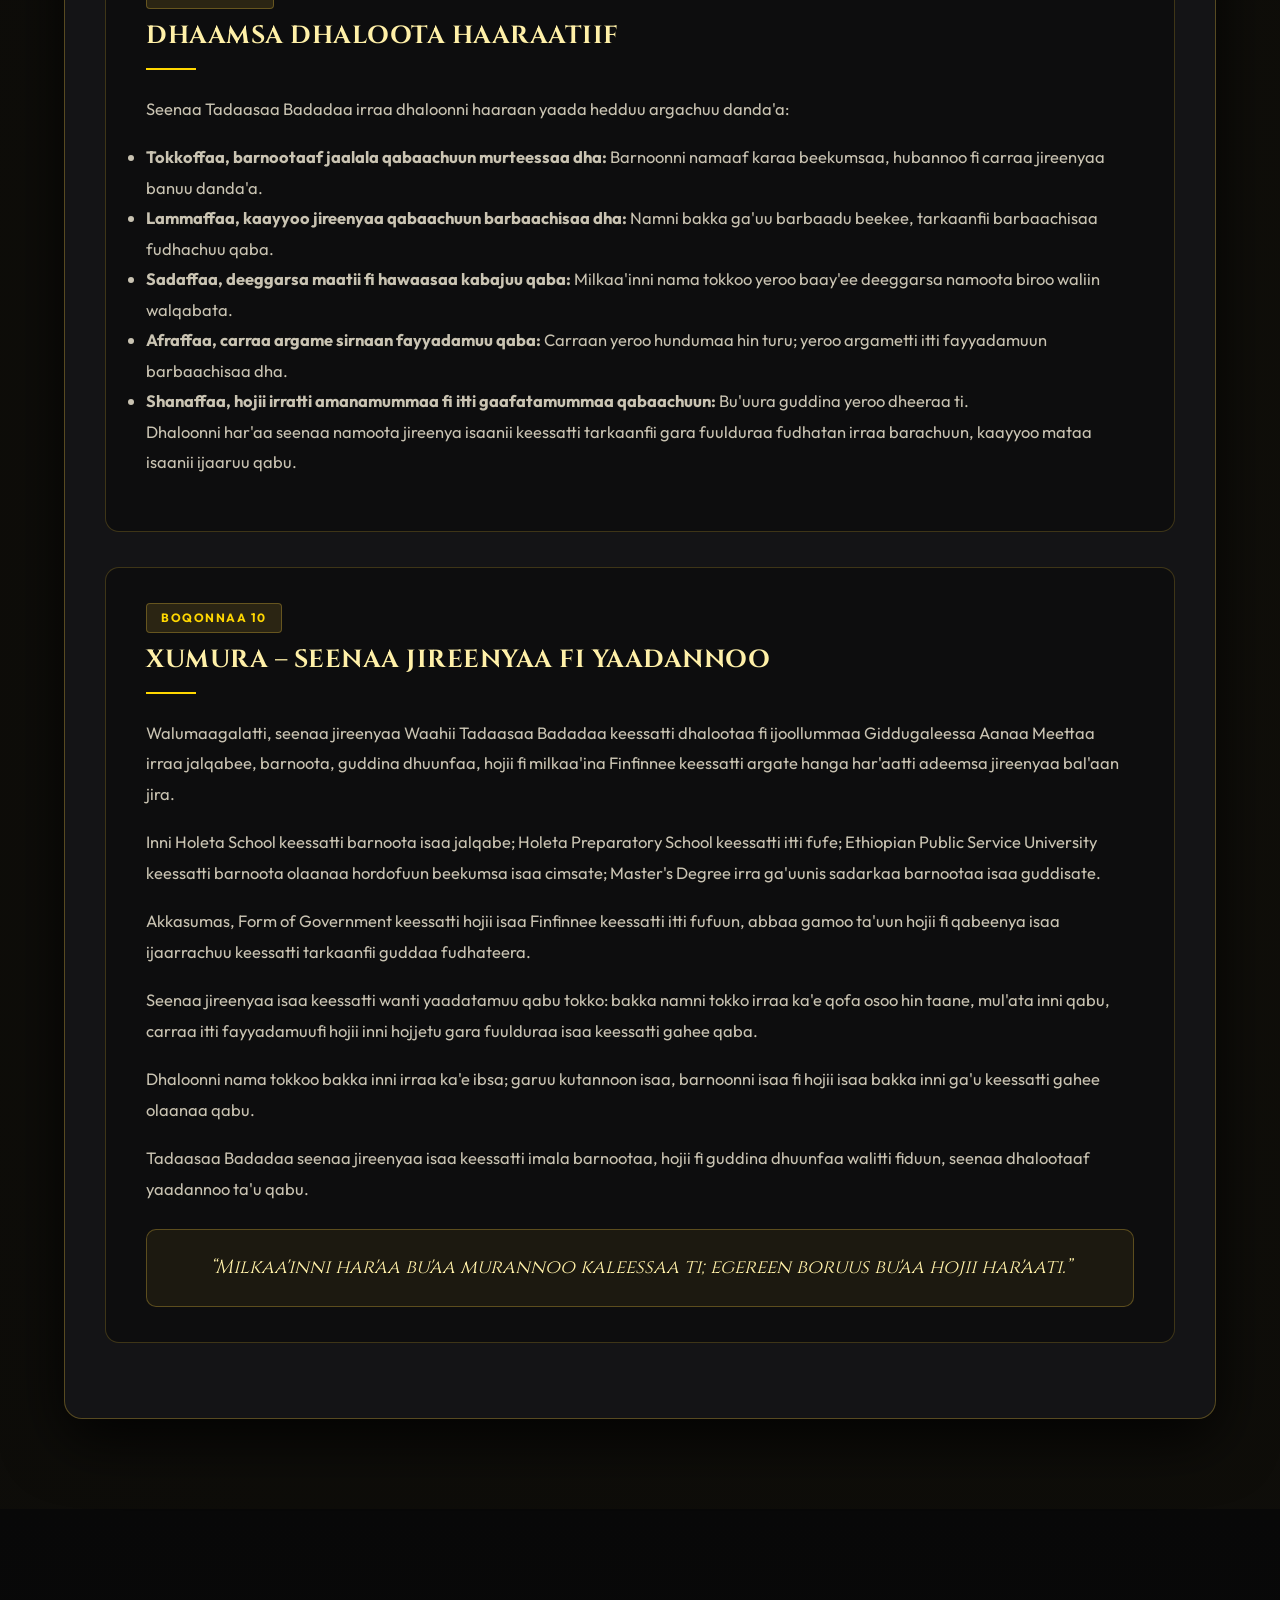
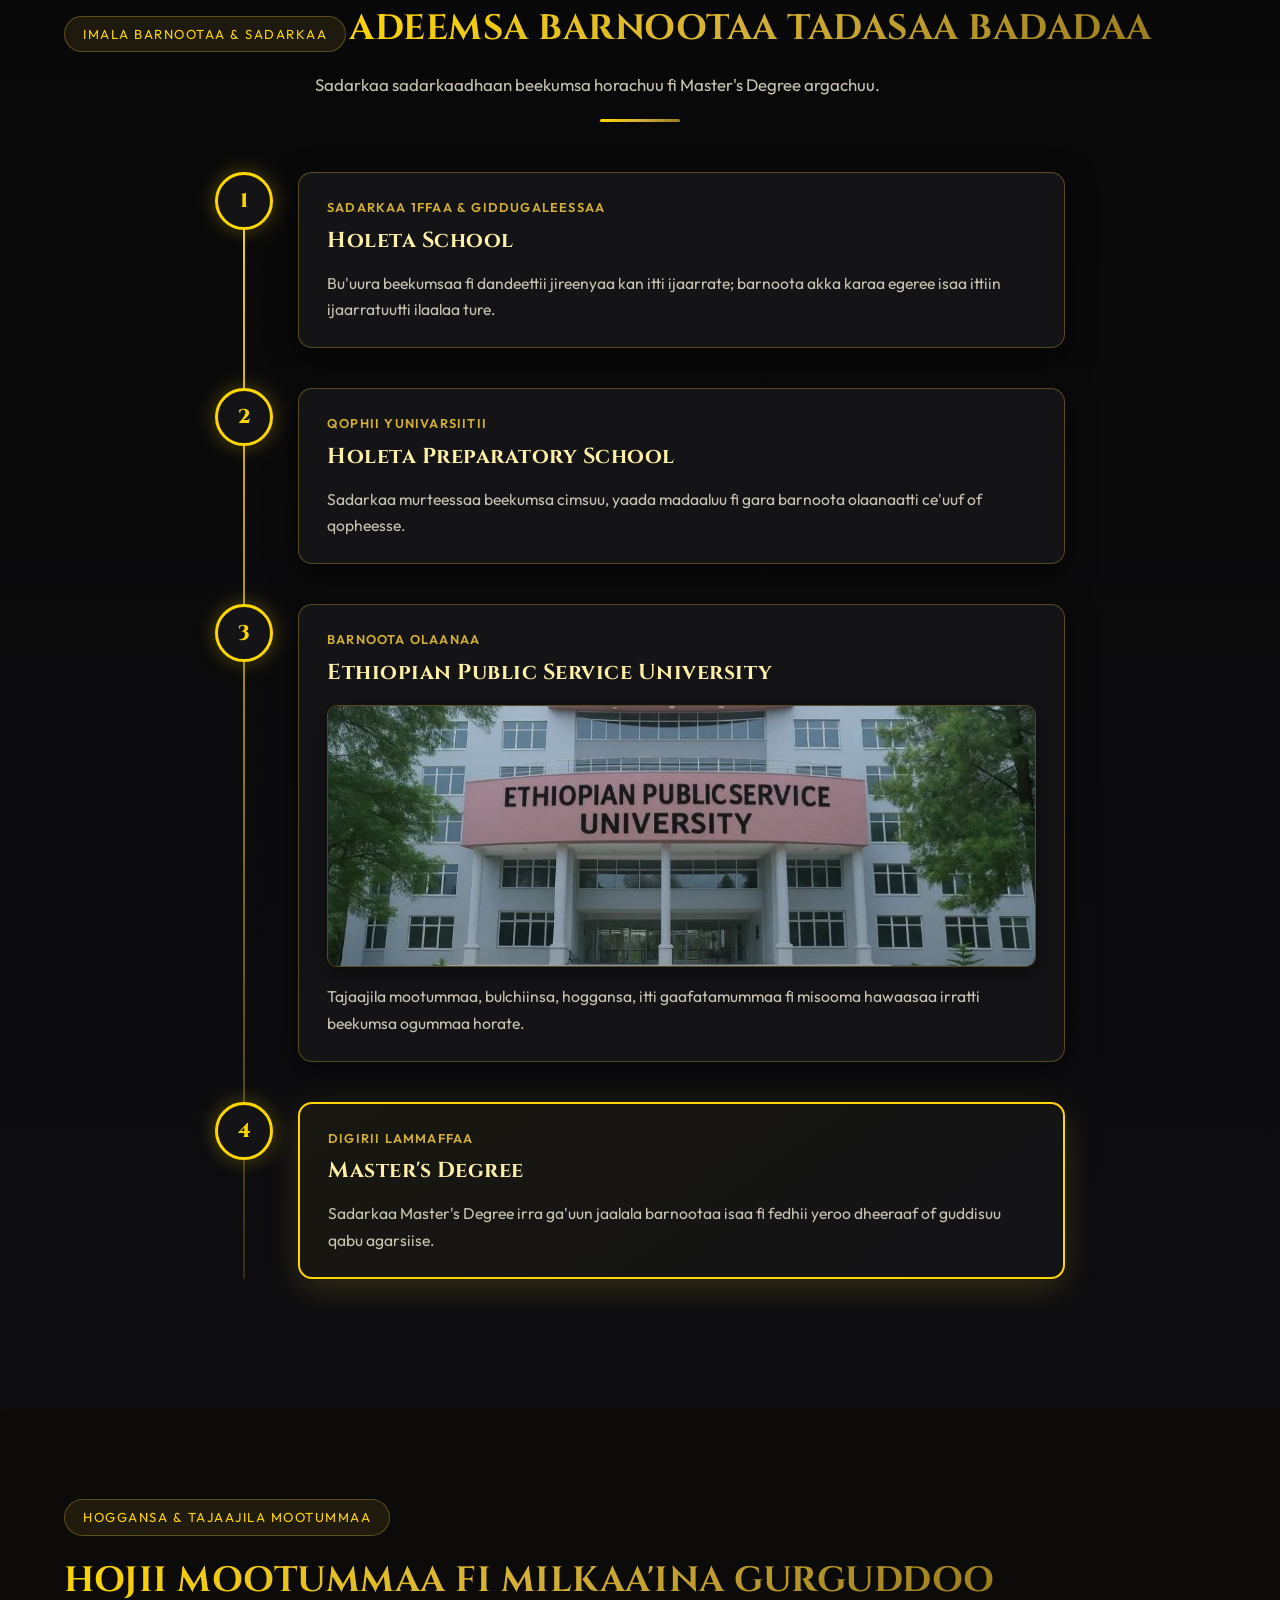
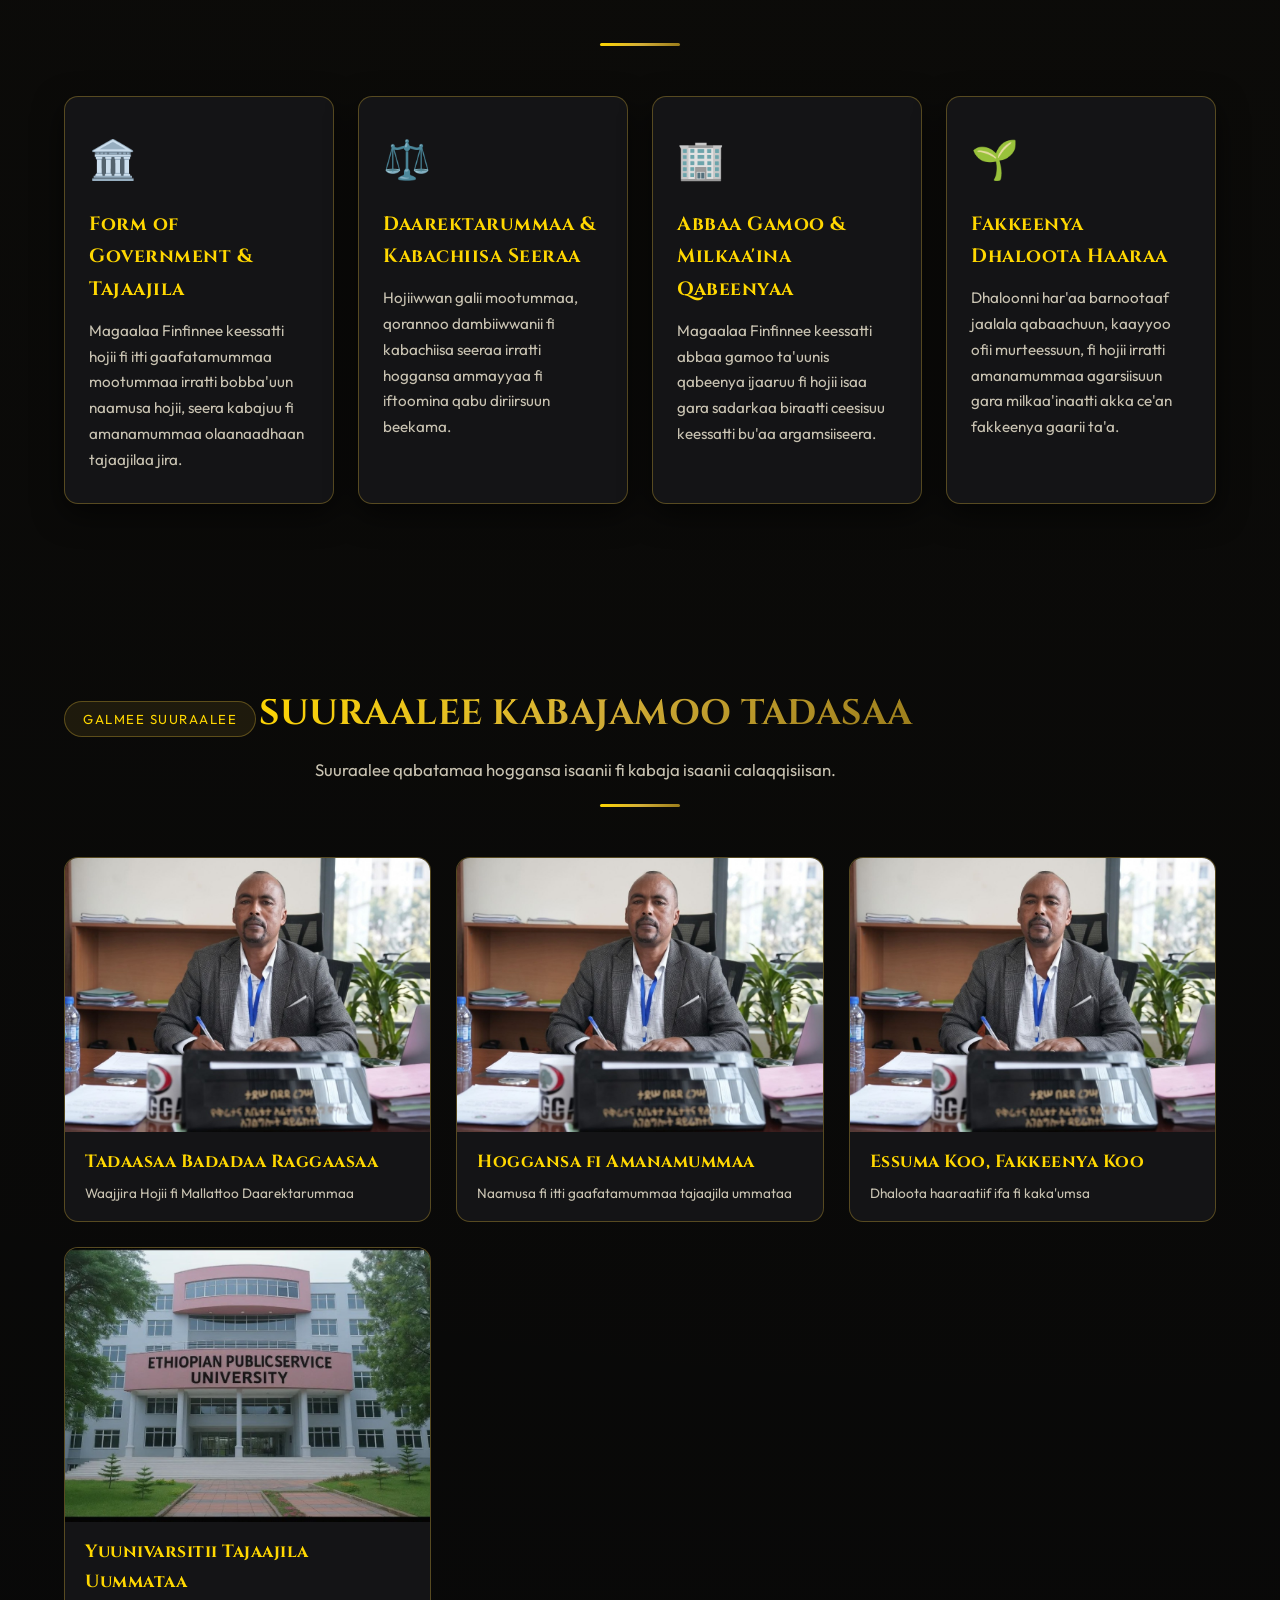
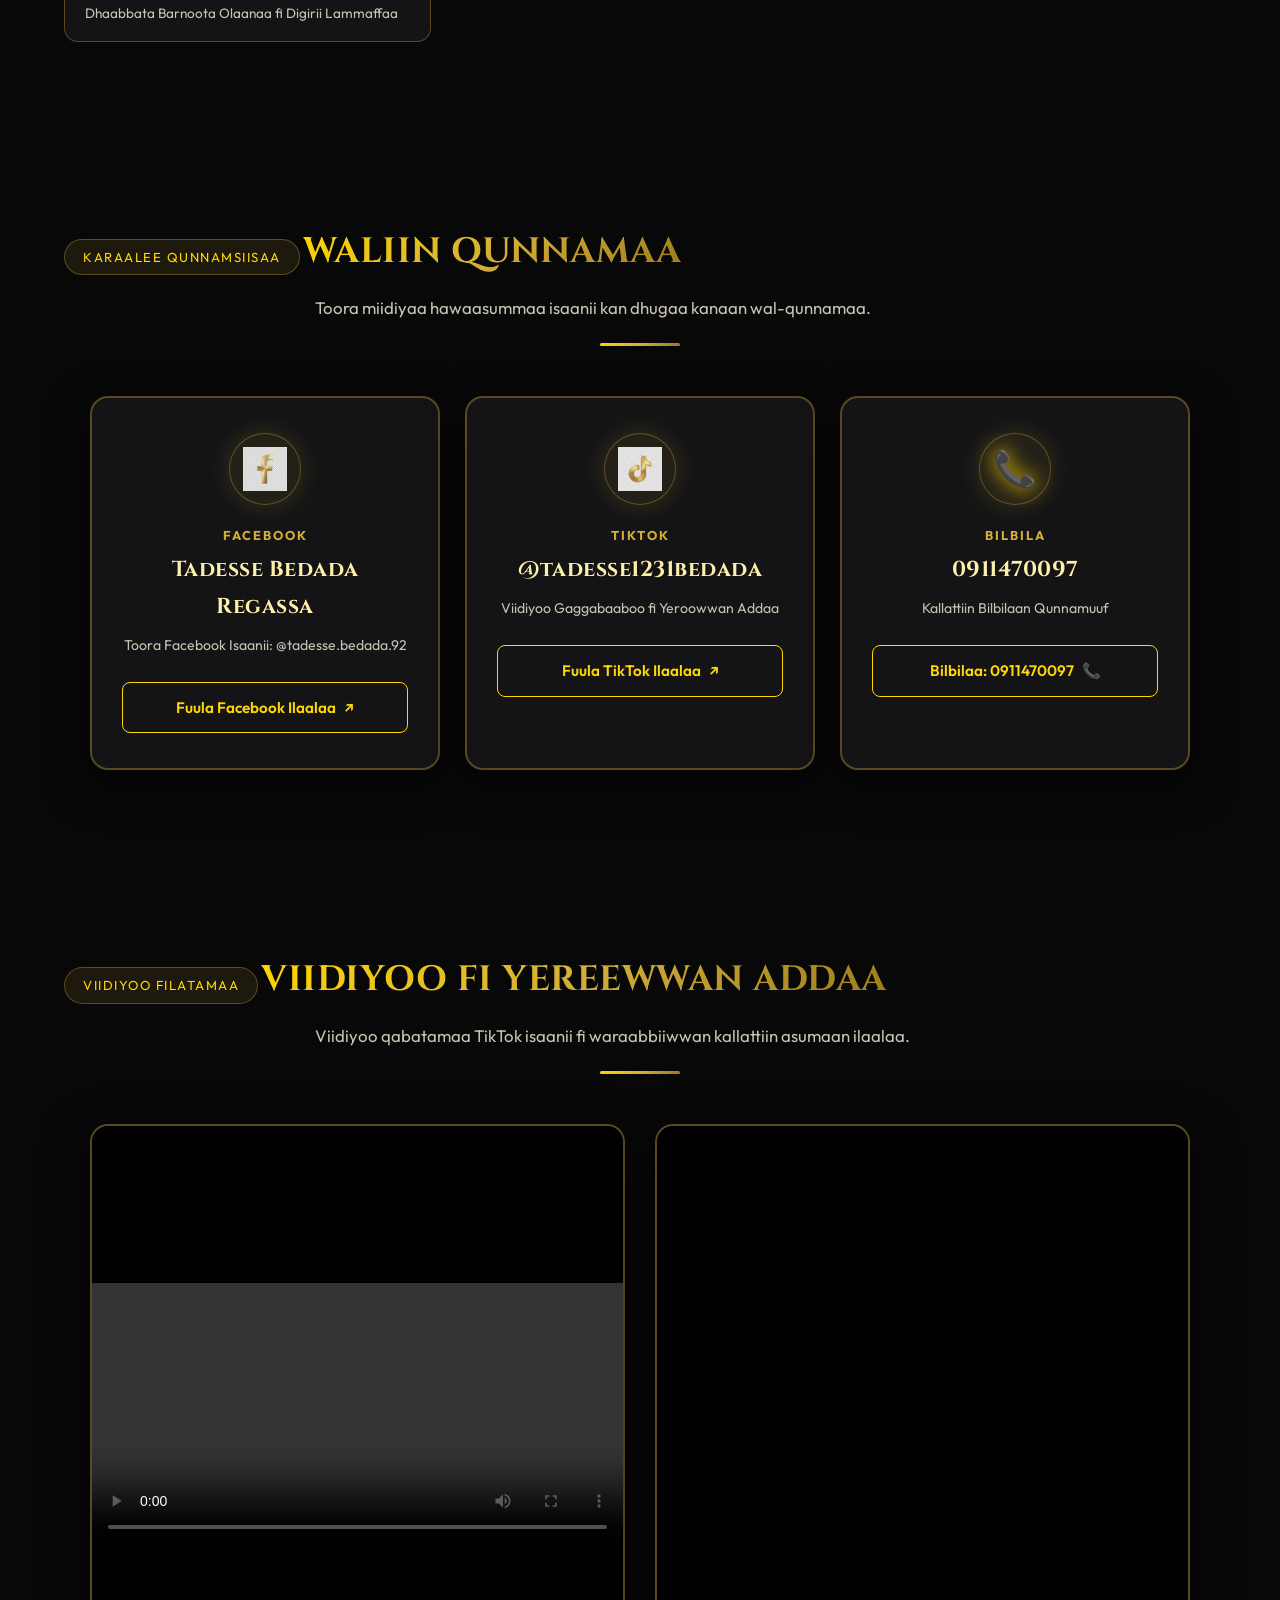
==== commit 00558c82: "Embed badada.vercel.app directly inside index.html for in-page reading and remove external top butto" ====
--- a/index.html
+++ b/index.html
@@ -52,12 +52,6 @@
       </div>
 
       <div class="nav-actions">
-        <!-- Top Biography Entry Button (Gara Gubbatti) -->
-        <a href="biography.html" class="btn btn-gold btn-biography-entry nav-top-bio-btn" title="Read His Biography">
-          <span class="bio-btn-icon">📖</span>
-          <span class="bio-btn-text" data-en="Read His Biography" data-om="Seenaa Isaa Dubbisi" data-am="የህይወት ታሪኩን ያንብቡ">Seenaa Isaa Dubbisi</span>
-        </a>
-
         <!-- Language Switcher -->
         <div class="lang-switch-box" role="group" aria-label="Language Selector">
           <button id="langBtnOm" class="lang-btn active" onclick="setLanguage('om')" title="Afaan Oromoo">
@@ -105,7 +99,7 @@
           </p>
 
           <div class="hero-cta-group">
-            <a href="biography.html" class="btn btn-gold btn-biography-entry" id="heroBioEntryBtn" title="Read His Biography">
+            <a href="#biography" class="btn btn-gold btn-biography-entry" id="heroBioEntryBtn" title="Read His Biography">
               <span class="bio-btn-icon">📖</span>
               <span class="bio-btn-text" data-en="Read His Biography" data-om="Seenaa Isaa Dubbisi" data-am="የህይወት ታሪኩን ያንብቡ">Seenaa Isaa Dubbisi</span>
               <span class="btn-arrow">→</span>
@@ -263,15 +257,38 @@
             data-om="Seenaa jireenyaa qabatamaa, gabaabaatti osoo hin kutamin guutummaatti akka kitaabaatti qindaa'e.">
             Seenaa jireenyaa qabatamaa, gabaabaatti osoo hin kutamin guutummaatti akka kitaabaatti qindaa'e.
           </p>
-          <div class="bio-entry-banner">
-            <a href="biography.html" class="btn btn-gold btn-biography-entry" title="Read His Biography">
-              <span class="bio-btn-icon">📖</span>
-              <span class="bio-btn-text" data-en="Read His Biography" data-om="Seenaa Isaa Dubbisi" data-am="የህይወት ታሪኩን ያንብቡ">Seenaa Isaa Dubbisi</span>
-              <span class="btn-arrow">→</span>
-            </a>
-          </div>
-          <div class="gold-divider"></div>
-        </div>
+        <!-- EMBEDDED MEMORIAL BIOGRAPHY (badada.vercel.app) -->
+        <div class="badada-embedded-card" id="badadaReader">
+          <div class="badada-card-toolbar">
+            <div class="toolbar-left">
+              <span class="pulse-dot"></span>
+              <span class="toolbar-domain">badada.vercel.app</span>
+              <span class="toolbar-divider">|</span>
+              <span class="toolbar-tag" 
+                data-en="BADHAADHAA RAGGAASAA WAYYEESSAA – MEMORIAL BIOGRAPHY" 
+                data-om="SEENAA JIREENYAA OBBO BADHAADHAA RAGGAASAA WAYYEESSAA">
+                SEENAA JIREENYAA OBBO BADHAADHAA RAGGAASAA WAYYEESSAA
+              </span>
+            </div>
+            <div class="toolbar-right">
+              <a href="https://badada.vercel.app" target="_blank" rel="noopener noreferrer" class="toolbar-action-btn" title="Open full screen in a new tab">
+                <span data-en="Open Fullscreen" data-om="Bal'isii Ilaali">Bal'isii Ilaali</span>
+                <span class="ext-icon">↗</span>
+              </a>
+            </div>
+          </div>
+          <div class="badada-iframe-wrapper">
+            <iframe 
+              src="https://badada.vercel.app" 
+              title="Official Memorial Biography of Obbo Badhaadhaa Raggaasaa Wayyeessaa" 
+              class="badada-bio-iframe"
+              loading="lazy"
+              allow="fullscreen">
+            </iframe>
+          </div>
+        </div>
+        <div class="gold-divider"></div>
+      </div>
 
         <!-- Book Reader Shell -->
         <div class="book-container">
--- a/style.css
+++ b/style.css
@@ -1784,13 +1784,125 @@
   }
 }
 
-@media (max-width: 640px) {
-  .nav-top-bio-btn {
-    padding: 6px 10px;
-    font-size: 0.74rem;
-    gap: 5px;
-  }
-  .nav-top-bio-btn .bio-btn-icon {
-    font-size: 0.95rem;
-  }
-}
+/* ==================== EMBEDDED MEMORIAL BIOGRAPHY (badada.vercel.app) ==================== */
+
+.badada-embedded-card {
+  width: 100%;
+  background: var(--bg-card);
+  border: 1px solid var(--gold-border);
+  border-radius: 12px;
+  overflow: hidden;
+  box-shadow: 0 10px 40px rgba(0, 0, 0, 0.6), 0 0 30px rgba(212, 175, 55, 0.15);
+  margin: 30px 0 45px;
+  position: relative;
+}
+
+.badada-card-toolbar {
+  display: flex;
+  justify-content: space-between;
+  align-items: center;
+  padding: 12px 20px;
+  background: linear-gradient(180deg, #18181c 0%, #101013 100%);
+  border-bottom: 1px solid var(--gold-border);
+  flex-wrap: wrap;
+  gap: 10px;
+}
+
+.toolbar-left {
+  display: flex;
+  align-items: center;
+  gap: 10px;
+  font-size: 0.88rem;
+}
+
+.pulse-dot {
+  width: 9px;
+  height: 9px;
+  background-color: var(--gold-primary);
+  border-radius: 50%;
+  display: inline-block;
+  box-shadow: 0 0 10px var(--gold-primary);
+  animation: pulseDot 2s infinite ease-in-out;
+}
+
+@keyframes pulseDot {
+  0%, 100% {
+    transform: scale(0.9);
+    opacity: 0.7;
+  }
+  50% {
+    transform: scale(1.3);
+    opacity: 1;
+  }
+}
+
+.toolbar-domain {
+  color: var(--gold-light);
+  font-weight: 600;
+  letter-spacing: 0.5px;
+}
+
+.toolbar-divider {
+  color: var(--text-muted);
+}
+
+.toolbar-tag {
+  color: var(--text-secondary);
+  font-size: 0.82rem;
+  font-weight: 500;
+}
+
+.toolbar-action-btn {
+  display: inline-flex;
+  align-items: center;
+  gap: 6px;
+  padding: 6px 14px;
+  border-radius: 4px;
+  background: rgba(212, 175, 55, 0.12);
+  border: 1px solid var(--gold-border);
+  color: var(--gold-light);
+  font-size: 0.82rem;
+  font-weight: 600;
+  text-decoration: none;
+  transition: var(--transition);
+}
+
+.toolbar-action-btn:hover {
+  background: rgba(212, 175, 55, 0.25);
+  border-color: var(--gold-primary);
+  color: #fff;
+  transform: translateY(-1px);
+}
+
+.badada-iframe-wrapper {
+  position: relative;
+  width: 100%;
+  height: 840px;
+  background: #000;
+  overflow: hidden;
+}
+
+.badada-bio-iframe {
+  width: 100%;
+  height: 100%;
+  border: none;
+  display: block;
+}
+
+@media (max-width: 768px) {
+  .badada-iframe-wrapper {
+    height: 650px;
+  }
+  .toolbar-tag {
+    display: none;
+  }
+  .toolbar-divider {
+    display: none;
+  }
+}
+
+@media (max-width: 480px) {
+  .badada-iframe-wrapper {
+    height: 520px;
+  }
+}
